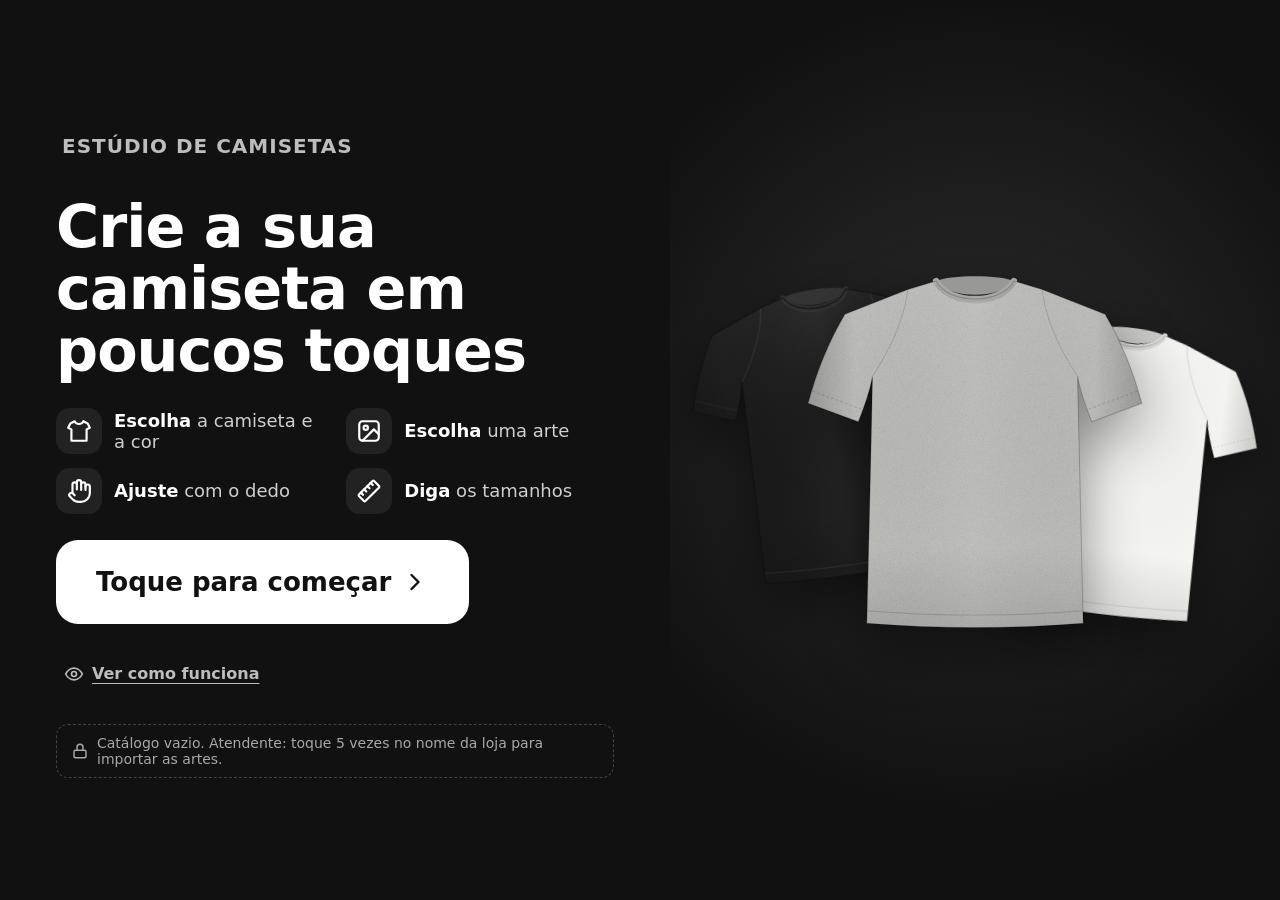
==== camisetas_tablet/index.html @ 2c8abcd1 "App do tablet: totem de personalização com catálogo de artes no aparelho Segunda versão, separada do" ====
<!DOCTYPE html>
<html lang="pt-BR">
<head>
  <meta charset="UTF-8">
  <meta name="viewport" content="width=device-width, initial-scale=1, viewport-fit=cover, user-scalable=no">
  <title>Estúdio de Camisetas</title>
  <meta name="description" content="Monte a sua camiseta: escolha o modelo, a cor e a arte.">
  <meta name="theme-color" content="#111111">
  <meta name="mobile-web-app-capable" content="yes">
  <meta name="apple-mobile-web-app-capable" content="yes">
  <meta name="apple-mobile-web-app-status-bar-style" content="black">
  <link rel="manifest" href="manifest.webmanifest">
  <link rel="icon" href="icons/icone-192.png">
  <link rel="apple-touch-icon" href="icons/icone-192.png">
  <link rel="stylesheet" href="css/app.css">
</head>
<body>
  <noscript>Este app precisa do JavaScript ativado.</noscript>
  <script type="module" src="js/app.js"></script>
</body>
</html>
---- camisetas_tablet/css/app.css ----
/* =========================================================
   App do tablet — paleta preto, branco e cinza
   Alvos de toque grandes (mín. 56px), textos curtos e claros.
   ========================================================= */
:root {
  --preto: #111111;
  --grafite: #2b2b2b;
  --cinza-escuro: #555555;
  --cinza: #8b8b8b;
  --cinza-claro: #d9d9d6;
  --linha: #e4e4e1;
  --fundo: #f3f3f1;
  --palco: #e9e9e6;
  --branco: #ffffff;
  --perigo: #b3261e;
  --raio: 18px;
  --raio-g: 26px;
  --sombra: 0 6px 24px rgba(0, 0, 0, 0.08);
  --sombra-forte: 0 18px 50px rgba(0, 0, 0, 0.25);
  --topo: 76px;
  --rodape: 96px;
  font-family: system-ui, -apple-system, "Segoe UI", Roboto, "Helvetica Neue", Arial, sans-serif;
  color: var(--preto);
  -webkit-tap-highlight-color: transparent;
}
* { box-sizing: border-box; margin: 0; }
html, body { height: 100%; background: var(--fundo); overscroll-behavior: none; }
body { -webkit-user-select: none; user-select: none; touch-action: manipulation; -webkit-font-smoothing: antialiased; }
input, textarea { -webkit-user-select: text; user-select: text; font: inherit; color: inherit; }
button { font: inherit; color: inherit; cursor: pointer; border: 0; background: none; }
button:disabled { cursor: default; opacity: .4; }
[hidden] { display: none !important; }
:focus-visible { outline: 3px solid var(--preto); outline-offset: 3px; }
.ic { flex-shrink: 0; }

/* ---------- Estrutura ---------- */
#app { height: 100%; height: 100dvh; width: 100%; overflow: hidden; display: grid; grid-template-columns: minmax(0, 1fr); grid-template-rows: var(--topo) minmax(0, 1fr) var(--rodape); }
#app[data-tela="inicio"] { grid-template-rows: 0 minmax(0, 1fr) 0; }
#app[data-tela="inicio"] .topo, #app[data-tela="inicio"] .rodape, #app[data-tela="pronto"] .rodape { display: none; }
#app[data-tela="pronto"] { grid-template-rows: var(--topo) minmax(0, 1fr) 0; }
#app.semPassos .passos { visibility: hidden; }
.topo { grid-row: 1; }
#tela { grid-row: 2; overflow: auto; outline: none; position: relative; -webkit-overflow-scrolling: touch; }
.rodape { grid-row: 3; }

.topo { background: var(--preto); color: var(--branco); display: flex; align-items: center; gap: 16px; padding: 0 20px; }
.marca { display: flex; align-items: center; gap: 10px; font-weight: 800; font-size: 19px; letter-spacing: .2px; min-height: 56px; max-width: 26%; text-align: left; }
.marca span:last-child { overflow: hidden; text-overflow: ellipsis; white-space: nowrap; }
.marcaIcone { width: 40px; height: 40px; border-radius: 12px; background: var(--branco); color: var(--preto); display: grid; place-items: center; }
.passos { flex: 1; min-width: 0; display: flex; align-items: center; justify-content: center; gap: 6px; }
.passo { display: flex; align-items: center; gap: 8px; padding: 8px 12px; border-radius: 30px; color: #9a9a9a; min-height: 48px; font-weight: 600; font-size: 15px; }
.passo:disabled { opacity: 1; }
.passoNum { width: 30px; height: 30px; border-radius: 50%; border: 2px solid #555; display: grid; place-items: center; font-size: 14px; font-weight: 800; }
.passo.feito { color: #d8d8d8; }
.passo.feito .passoNum { background: #3a3a3a; border-color: #3a3a3a; color: #fff; }
.passo.atual { color: var(--branco); background: #262626; }
.passo.atual .passoNum { background: var(--branco); border-color: var(--branco); color: var(--preto); }
.passoLinha { width: 18px; height: 2px; background: #3a3a3a; flex-shrink: 0; }
.topoAcoes { display: flex; gap: 6px; }
.btnTopo { display: flex; align-items: center; gap: 8px; padding: 10px 14px; min-height: 52px; border-radius: 14px; color: #e6e6e6; font-weight: 600; font-size: 15px; }
.btnTopo:active { background: #2a2a2a; }

.rodape { background: var(--branco); border-top: 1px solid var(--linha); display: grid; grid-template-columns: auto 1fr auto; align-items: center; gap: 16px; padding: 0 24px; padding-bottom: env(safe-area-inset-bottom); }
.rodapeMeio { text-align: center; color: var(--cinza-escuro); font-size: 16px; font-weight: 600; min-width: 0; overflow: hidden; text-overflow: ellipsis; white-space: nowrap; }
.total { font-size: 20px; color: var(--preto); font-weight: 800; }

/* ---------- Botões ---------- */
.btn { display: inline-flex; align-items: center; justify-content: center; gap: 10px; min-height: 56px; padding: 0 22px; border-radius: 16px; font-weight: 700; font-size: 17px; transition: transform .1s, background .15s; }
.btn:active { transform: scale(.97); }
.btnEscuro { background: var(--preto); color: var(--branco); }
.btnEscuro[aria-disabled="true"] { background: #bdbdba; color: #f5f5f5; }
.btnClaro { background: var(--branco); color: var(--preto); border: 2px solid var(--linha); }
.btnContorno { background: transparent; color: var(--preto); border: 2px dashed var(--cinza); }
.btnPerigo { background: var(--perigo); color: #fff; }
.btnPerigoTexto { color: var(--perigo); }
.btnGrande { min-height: 64px; font-size: 19px; padding: 0 28px; border-radius: 18px; }
.btnEnorme { min-height: 84px; font-size: 26px; padding: 0 40px; border-radius: 22px; }
.btnLargo { width: 100%; }
.btnTexto { display: inline-flex; align-items: center; gap: 8px; font-weight: 600; color: var(--cinza-escuro); text-decoration: underline; text-underline-offset: 4px; min-height: 48px; padding: 0 8px; font-size: 16px; }
.btnIcone { width: 52px; height: 52px; border-radius: 14px; display: grid; place-items: center; color: var(--cinza-escuro); }
.btnIcone:active { background: var(--fundo); }
.btnRedondo { width: 60px; height: 60px; border-radius: 50%; display: grid; place-items: center; background: var(--branco); border: 2px solid var(--linha); flex-shrink: 0; }
.btnRedondo:active { transform: scale(.94); }
.btnRedondoEscuro { background: var(--preto); color: var(--branco); border-color: var(--preto); }
.linhaBotoes { display: flex; flex-wrap: wrap; gap: 10px; align-items: center; }
.linhaBotoes.centro { justify-content: center; }

/* ---------- Textos ---------- */
.tituloTela { font-size: 28px; font-weight: 800; letter-spacing: -.3px; }
.subtitulo { display: flex; align-items: center; gap: 10px; font-size: 18px; font-weight: 800; margin: 22px 0 12px; }
.subtitulo small { font-weight: 500; color: var(--cinza-escuro); font-size: 14px; }
.bola { width: 30px; height: 30px; border-radius: 50%; background: var(--preto); color: var(--branco); display: grid; place-items: center; font-size: 15px; }
.textoAjuda { color: var(--cinza-escuro); font-size: 16px; line-height: 1.45; }
.dicaPequena { display: flex; align-items: center; justify-content: center; gap: 6px; color: var(--cinza); font-size: 14px; }
.etiqueta { display: inline-block; background: var(--preto); color: var(--branco); font-size: 13px; padding: 4px 10px; border-radius: 20px; vertical-align: middle; letter-spacing: .5px; }

/* ---------- Início ---------- */
.inicio { min-height: 100%; display: grid; grid-template-columns: 1.1fr 1fr; background: var(--preto); color: var(--branco); overflow: hidden; }
.inicioTexto { display: flex; flex-direction: column; justify-content: center; gap: 26px; padding: 48px 56px; }
.inicioMarca { align-self: flex-start; font-size: 20px; font-weight: 700; color: #bdbdbd; letter-spacing: 1px; text-transform: uppercase; min-height: 48px; }
.inicio h1 { font-size: clamp(36px, 4.6vw, 60px); line-height: 1.05; letter-spacing: -1px; font-weight: 900; }
.inicioPassos { list-style: none; padding: 0; display: grid; grid-template-columns: 1fr 1fr; gap: 14px 22px; }
.inicioPassos li { display: flex; align-items: center; gap: 12px; font-size: 18px; color: #cfcfcf; }
.inicioPassos li .ic { width: 46px; height: 46px; padding: 10px; border-radius: 14px; background: #222; color: #fff; }
.inicioPassos b { color: #fff; }
.inicio .btnEnorme { align-self: flex-start; background: var(--branco); color: var(--preto); animation: pulsar 2.4s ease-in-out infinite; }
.inicio .btnTexto { color: #bdbdbd; align-self: flex-start; }
.avisoLoja { display: flex; gap: 8px; align-items: center; font-size: 14px; color: #a8a8a8; border: 1px dashed #444; padding: 10px 14px; border-radius: 12px; }
.inicioVitrine { position: relative; background: radial-gradient(circle at 50% 45%, #2c2c2c, #111 70%); }
.vitrineCamisa { position: absolute; width: 58%; top: 50%; left: 50%; filter: drop-shadow(0 20px 30px rgba(0,0,0,.45)); }
.vitrineCamisa svg { width: 100%; display: block; }
.vitrineCamisa.v0 { transform: translate(-90%, -55%) rotate(-8deg) scale(.82); animation: flutuar 6s ease-in-out infinite; }
.vitrineCamisa.v1 { transform: translate(-10%, -45%) rotate(7deg) scale(.82); animation: flutuar 6s ease-in-out -2s infinite; }
.vitrineCamisa.v2 { transform: translate(-50%, -50%); z-index: 2; animation: flutuar 6s ease-in-out -4s infinite; }
@keyframes flutuar { 50% { translate: 0 -14px; } }
@keyframes pulsar { 50% { box-shadow: 0 0 0 14px rgba(255,255,255,.08); } }

/* ---------- Duas colunas (palco + painel) ---------- */
.duasColunas { display: grid; grid-template-columns: minmax(0, 1.15fr) minmax(340px, 1fr); gap: 24px; padding: 20px 24px; min-height: 100%; }
.palco { position: relative; background: var(--palco); border-radius: var(--raio-g); display: flex; flex-direction: column; align-items: center; justify-content: center; padding: 16px; min-height: 0; }
.duasColunas .palco { position: sticky; top: 0; height: calc(100dvh - var(--topo) - var(--rodape) - 40px); }
.palcoArea { flex: 1; width: 100%; min-height: 0; display: flex; align-items: center; justify-content: center; }
.palcoSvg { width: 100%; height: 100%; max-height: 100%; display: block; overflow: visible; }
.palcoSvg image { cursor: grab; }
.areaImp { fill: none; stroke: rgba(120,120,120,.85); stroke-width: 3; stroke-dasharray: 14 10; }
.areaRotulo { font: 600 24px system-ui, sans-serif; text-anchor: middle; fill: #6b6b6b; }
.selecao { fill: none; stroke: #ffffff; stroke-width: 4; stroke-dasharray: 16 10; filter: drop-shadow(0 0 2px rgba(0,0,0,.9)); pointer-events: none; animation: formigas 1s linear infinite; }
@keyframes formigas { to { stroke-dashoffset: -26; } }
.ajustar .palcoArea { touch-action: none; }
.painel { display: flex; flex-direction: column; gap: 4px; padding: 6px 2px 20px; min-width: 0; }

.segmento { display: inline-flex; background: var(--branco); border-radius: 16px; padding: 5px; gap: 4px; box-shadow: var(--sombra); }
.segmento button { min-height: 50px; padding: 0 20px; border-radius: 12px; font-weight: 700; font-size: 16px; color: var(--cinza-escuro); display: flex; align-items: center; gap: 8px; }
.segmento button small { background: var(--cinza-claro); color: var(--preto); border-radius: 10px; padding: 1px 8px; font-size: 13px; }
.segmento button[aria-pressed="true"] { background: var(--preto); color: var(--branco); }
.segmento button[aria-pressed="true"] small { background: var(--branco); }
.palcoCamiseta .segmento { margin-top: 10px; }
.segmentoTopo { position: absolute; top: 16px; left: 50%; transform: translateX(-50%); z-index: 2; }
.ajustar .palcoArea { padding-top: 60px; }

/* Opções (cartões tocáveis) */
.opcoes { display: grid; gap: 12px; }
.opcoes3 { grid-template-columns: repeat(3, 1fr); }
.opcoes2 { grid-template-columns: repeat(2, 1fr); }
.opcao { position: relative; background: var(--branco); border: 2px solid var(--linha); border-radius: var(--raio); padding: 12px; display: flex; flex-direction: column; align-items: center; gap: 4px; text-align: center; min-height: 64px; justify-content: center; transition: border-color .15s, transform .1s; }
.opcao:active { transform: scale(.98); }
.opcao strong { font-size: 17px; }
.opcao small { color: var(--cinza-escuro); font-size: 13px; line-height: 1.3; }
.opcao > .ic { position: absolute; top: 8px; right: 8px; width: 26px; height: 26px; padding: 4px; border-radius: 50%; background: var(--preto); color: var(--branco); opacity: 0; transform: scale(.5); transition: .15s; }
.opcao[aria-pressed="true"] { border-color: var(--preto); box-shadow: 0 0 0 2px var(--preto) inset; }
.opcao[aria-pressed="true"] > .ic { opacity: 1; transform: none; }
.opcaoCamisa { width: 80%; max-width: 110px; height: auto; }
.opcaoTexto { align-items: flex-start; text-align: left; padding: 14px 16px; }
.opcoesPos .opcao { min-height: 60px; align-items: center; }

/* Cores */
.cores { display: flex; flex-wrap: wrap; gap: 14px 10px; }
.cor { display: flex; flex-direction: column; align-items: center; gap: 6px; width: 92px; font-size: 14px; font-weight: 600; color: var(--cinza-escuro); }
.corBola { width: 68px; height: 68px; border-radius: 50%; background: var(--c); border: 2px solid rgba(0,0,0,.14); display: grid; place-items: center; box-shadow: inset 0 -6px 12px rgba(0,0,0,.12); transition: .15s; }
.corBola .ic { color: #fff; filter: drop-shadow(0 0 2px rgba(0,0,0,.9)); opacity: 0; transform: scale(.5); transition: .15s; }
.cor[aria-pressed="true"] { color: var(--preto); }
.cor[aria-pressed="true"] .corBola { box-shadow: 0 0 0 4px var(--fundo), 0 0 0 7px var(--preto); }
.cor[aria-pressed="true"] .corBola .ic { opacity: 1; transform: none; }
.mescla { background-image: radial-gradient(rgba(255,255,255,.16) 1px, transparent 1.2px), radial-gradient(rgba(0,0,0,.14) 1px, transparent 1.2px); background-size: 5px 5px, 7px 7px; background-position: 0 0, 2px 3px; }

/* ---------- Galeria ---------- */
.galeria { display: flex; flex-direction: column; min-height: 100%; }
.galeriaTopo { display: flex; flex-wrap: wrap; align-items: center; gap: 12px 18px; padding: 18px 24px 8px; position: sticky; top: 0; z-index: 3; background: var(--fundo); }
.galeriaTopo .tituloTela { flex: 1 1 auto; font-size: 26px; }
.busca { display: flex; align-items: center; gap: 8px; background: var(--branco); border: 2px solid var(--linha); border-radius: 16px; padding: 0 14px; min-height: 56px; flex: 0 1 340px; color: var(--cinza); }
.busca:focus-within { border-color: var(--preto); color: var(--preto); }
.busca input { border: 0; outline: 0; background: transparent; font-size: 18px; width: 100%; min-width: 0; }
.coresMini { display: flex; gap: 8px; }
.corMini { width: 40px; height: 40px; border-radius: 50%; background-color: var(--c); border: 2px solid rgba(0,0,0,.18); }
.corMini[aria-pressed="true"] { box-shadow: 0 0 0 3px var(--fundo), 0 0 0 5px var(--preto); }
.temas { display: flex; gap: 10px; overflow-x: auto; padding: 8px 24px 14px; scrollbar-width: none; position: sticky; top: 82px; z-index: 3; background: var(--fundo); }
.temas::-webkit-scrollbar { display: none; }
.tema { flex-shrink: 0; min-height: 50px; padding: 0 18px; border-radius: 26px; background: var(--branco); border: 2px solid var(--linha); font-weight: 700; font-size: 16px; display: flex; align-items: center; gap: 8px; }
.tema small { color: var(--cinza); font-weight: 600; }
.tema[aria-pressed="true"] { background: var(--preto); border-color: var(--preto); color: var(--branco); }
.tema[aria-pressed="true"] small { color: #bbb; }
.grade { display: grid; grid-template-columns: repeat(auto-fill, minmax(190px, 1fr)); gap: 16px; padding: 4px 24px 28px; }
.cartaoArte { position: relative; display: flex; flex-direction: column; gap: 8px; text-align: left; content-visibility: auto; contain-intrinsic-size: 190px 240px; }
.cartaoImg { aspect-ratio: 1; border-radius: var(--raio); background: var(--fundo); display: block; overflow: hidden; box-shadow: var(--sombra); transition: transform .12s; position: relative; }
.grade .cartaoImg { background-color: var(--fundo, #ddd); }
.grade { --fundo: #ddd; }
.cartaoImg img { width: 100%; height: 100%; object-fit: contain; padding: 12%; opacity: 0; transition: opacity .25s; }
.cartaoImg img.ok { opacity: 1; }
.cartaoArte:active .cartaoImg { transform: scale(.97); }
.cartaoNome { font-weight: 700; font-size: 15px; line-height: 1.25; padding: 0 4px; display: -webkit-box; -webkit-line-clamp: 2; -webkit-box-orient: vertical; overflow: hidden; }
.selo { position: absolute; top: 10px; left: 10px; display: flex; align-items: center; gap: 4px; background: var(--preto); color: var(--branco); font-size: 12px; font-weight: 700; padding: 4px 9px; border-radius: 12px; }
.vazio { grid-column: 1 / -1; display: flex; flex-direction: column; align-items: center; gap: 12px; padding: 60px 20px; color: var(--cinza); text-align: center; font-size: 18px; }
.vazioPainel { padding: 30px 10px; }

/* Ver arte (janela grande) */
.janelaArte { width: min(1100px, 94vw); height: min(760px, 90dvh); }
.janelaArte .janelaTopo { position: absolute; right: 8px; top: 8px; z-index: 2; border: 0; padding: 0; background: transparent; }
.janelaArte .janelaCorpo { height: 100%; padding: 0; overflow: hidden; }
.verArte { display: grid; grid-template-columns: 1.35fr 1fr; height: 100%; }
.verPalco { background: var(--palco); display: flex; align-items: center; justify-content: center; padding: 20px; touch-action: pan-y; min-height: 0; }
.verPalco .palcoSvg { max-height: 100%; }
.soArte { width: 100%; height: 100%; border-radius: var(--raio); background: var(--fundo); display: grid; place-items: center; padding: 6%; }
.soArte img { max-width: 100%; max-height: 100%; object-fit: contain; }
.verInfo { display: flex; flex-direction: column; justify-content: center; gap: 16px; padding: 30px; }
.verTema { color: var(--cinza); font-weight: 700; text-transform: uppercase; letter-spacing: 1px; font-size: 14px; }
.verInfo h2 { font-size: 30px; line-height: 1.15; }
.verMedida { display: flex; gap: 8px; align-items: center; color: var(--cinza-escuro); }
.verNav { display: flex; align-items: center; justify-content: space-between; gap: 10px; }
.verNav .btn { width: 64px; padding: 0; }
.verNav span { color: var(--cinza-escuro); font-weight: 600; }

/* ---------- Ajustar ---------- */
.dicaPalco { display: flex; align-items: center; gap: 8px; color: var(--cinza-escuro); font-size: 15px; font-weight: 600; background: rgba(255,255,255,.8); padding: 8px 14px; border-radius: 20px; margin-top: 8px; }
.adicionarNoPalco { position: absolute; left: 50%; top: 52%; transform: translate(-50%, -50%); display: flex; flex-direction: column; align-items: center; gap: 10px; background: rgba(255,255,255,.92); border: 3px dashed var(--cinza); border-radius: var(--raio-g); padding: 28px 30px; font-weight: 800; font-size: 18px; max-width: 70%; text-align: center; box-shadow: var(--sombra); }
.btnFlutuante { position: absolute; left: 16px; bottom: 16px; display: flex; align-items: center; gap: 8px; min-height: 52px; padding: 0 16px; border-radius: 16px; background: var(--branco); box-shadow: var(--sombra); font-weight: 700; }
.arteAtual { display: flex; align-items: center; gap: 14px; background: var(--branco); border-radius: var(--raio); padding: 12px; box-shadow: var(--sombra); }
.arteAtualImg { width: 76px; height: 76px; border-radius: 14px; background: var(--fundo); display: block; overflow: hidden; padding: 8px; flex-shrink: 0; }
.arteAtualImg img { display: block; width: 100%; height: 100%; object-fit: contain; }
.arteAtual small { color: var(--cinza); font-weight: 700; text-transform: uppercase; font-size: 12px; letter-spacing: .6px; }
.arteAtual strong { display: block; font-size: 18px; }
.tamanhoArte { display: flex; align-items: center; gap: 12px; }
.tamanhoArte input[type="range"] { flex: 1; height: 60px; accent-color: var(--preto); }
input[type="range"] { -webkit-appearance: none; appearance: none; background: transparent; }
input[type="range"]::-webkit-slider-runnable-track { height: 10px; border-radius: 6px; background: var(--cinza-claro); }
input[type="range"]::-webkit-slider-thumb { -webkit-appearance: none; width: 38px; height: 38px; border-radius: 50%; background: var(--preto); border: 4px solid var(--branco); box-shadow: 0 2px 8px rgba(0,0,0,.3); margin-top: -14px; }
input[type="range"]::-moz-range-track { height: 10px; border-radius: 6px; background: var(--cinza-claro); }
input[type="range"]::-moz-range-thumb { width: 32px; height: 32px; border-radius: 50%; background: var(--preto); border: 4px solid var(--branco); }
.medidas { text-align: center; font-size: 18px; font-weight: 800; margin-top: 4px; }
.medidas small { display: block; font-weight: 500; color: var(--cinza-escuro); font-size: 14px; }
.painel .linhaBotoes { margin: 16px 0 10px; }
.painel .linhaBotoes .btn { flex: 1; }
.notaInfantil { display: flex; gap: 8px; color: var(--cinza-escuro); font-size: 14px; line-height: 1.4; background: var(--branco); border-radius: 14px; padding: 12px; margin-top: 12px; }

/* ---------- Tamanhos ---------- */
.tamanhos, .revisar, .dados { padding: 24px; max-width: 1100px; margin: 0 auto; }
.gradeTamanhos { display: grid; grid-template-columns: repeat(auto-fill, minmax(200px, 1fr)); gap: 14px; }
.cartaoTamanho { background: var(--branco); border: 2px solid var(--linha); border-radius: var(--raio); padding: 16px; display: flex; flex-direction: column; align-items: center; gap: 12px; transition: border-color .15s; }
.cartaoTamanho.temQtd { border-color: var(--preto); box-shadow: 0 0 0 1px var(--preto) inset; }
.tamanhoNome { font-size: 34px; font-weight: 900; }
.contador { display: flex; align-items: center; gap: 14px; }
.contador output { min-width: 44px; text-align: center; font-size: 30px; font-weight: 800; }

/* ---------- Revisar ---------- */
.listaItens { display: flex; flex-direction: column; gap: 16px; margin: 18px 0; }
.itemPedido { display: grid; grid-template-columns: auto 1fr; gap: 20px; background: var(--branco); border-radius: var(--raio-g); padding: 16px; box-shadow: var(--sombra); }
.itemImagens { display: flex; gap: 10px; }
.itemImagens figure { width: 180px; background: var(--palco); border-radius: var(--raio); padding: 8px; text-align: center; }
.itemImagens figcaption { font-size: 13px; font-weight: 700; color: var(--cinza-escuro); text-transform: uppercase; }
.itemImagens .palcoSvg { height: auto; }
.itemInfo { display: flex; flex-direction: column; gap: 10px; min-width: 0; }
.itemInfo h3 { font-size: 22px; }
.itemInfo p { color: var(--cinza-escuro); font-weight: 600; }
.chips { display: flex; flex-wrap: wrap; gap: 8px; }
.chip { background: var(--fundo); border-radius: 12px; padding: 6px 12px; font-size: 16px; }
.vazioChip { color: var(--perigo); }
.itemArtes { list-style: none; padding: 0; display: flex; flex-direction: column; gap: 6px; font-size: 15px; }
.itemArtes li { display: flex; align-items: center; gap: 6px; flex-wrap: wrap; }
.itemArtes small { color: var(--cinza-escuro); }

/* ---------- Dados ---------- */
.dados { max-width: 720px; display: flex; flex-direction: column; gap: 16px; }
.campo { display: grid; grid-template-columns: auto 1fr; align-items: center; gap: 6px 12px; background: var(--branco); border: 2px solid var(--linha); border-radius: var(--raio); padding: 12px 16px; }
.campo:focus-within { border-color: var(--preto); }
.campo > span { font-weight: 700; font-size: 16px; }
.campo small { color: var(--cinza); font-weight: 500; }
.campo input, .campo textarea { grid-column: 1 / -1; border: 0; outline: 0; font-size: 22px; padding: 6px 0; background: transparent; resize: none; }

/* ---------- Pronto ---------- */
.pronto { min-height: 100%; display: flex; flex-direction: column; align-items: center; justify-content: center; gap: 14px; text-align: center; padding: 30px; }
.prontoCheck { width: 130px; height: 130px; border-radius: 50%; background: var(--preto); color: var(--branco); display: grid; place-items: center; animation: aparecer .5s cubic-bezier(.2, 1.4, .4, 1); }
.pronto h2 { font-size: 40px; font-weight: 900; }
.prontoNumeroRotulo { color: var(--cinza); font-weight: 700; text-transform: uppercase; letter-spacing: 2px; }
.prontoNumero { font-size: 104px; font-weight: 900; letter-spacing: 6px; line-height: 1; }
.pronto .linhaBotoes { margin-top: 12px; }
@keyframes aparecer { from { transform: scale(.3); opacity: 0; } }

/* ---------- Janelas ---------- */
.janela { margin: auto; border: 0; border-radius: var(--raio-g); padding: 0; background: var(--branco); color: var(--preto); box-shadow: var(--sombra-forte); max-width: 94vw; max-height: 92dvh; display: flex; flex-direction: column; overflow: hidden; animation: subir .22s ease-out; position: relative; }
.janela:not([open]) { display: none; }
.janela::backdrop { background: rgba(0,0,0,.55); }
.janela.saindo { animation: descer .16s ease-in forwards; }
@keyframes subir { from { transform: translateY(24px); opacity: 0; } }
@keyframes descer { to { transform: translateY(24px); opacity: 0; } }
.janelaTopo { display: flex; align-items: center; justify-content: space-between; gap: 10px; padding: 14px 14px 14px 24px; border-bottom: 1px solid var(--linha); }
.janelaTopo h2 { display: flex; align-items: center; gap: 10px; font-size: 21px; }
.janelaCorpo { padding: 22px 24px; overflow: auto; display: flex; flex-direction: column; gap: 16px; }
.janelaCorpo > * { flex-shrink: 0; }
.janelaPequena { width: min(480px, 94vw); }
.janelaMedia { width: min(820px, 94vw); }
.textoConfirmar { font-size: 19px; line-height: 1.45; }
.janelaPequena .linhaBotoes .btn { flex: 1; }
.janelaAjuda { width: min(620px, 94vw); }
.listaDicas { list-style: none; padding: 0; display: flex; flex-direction: column; gap: 16px; }
.listaDicas li { display: flex; gap: 16px; align-items: flex-start; }
.dicaIcone { width: 54px; height: 54px; border-radius: 16px; background: var(--fundo); display: grid; place-items: center; flex-shrink: 0; }
.listaDicas strong { font-size: 18px; }
.listaDicas p { color: var(--cinza-escuro); font-size: 16px; line-height: 1.45; margin-top: 2px; }

/* Senha */
.janelaSenha { width: min(400px, 94vw); }
.pontosSenha { display: flex; justify-content: center; gap: 14px; }
.pontosSenha i { width: 16px; height: 16px; border-radius: 50%; border: 2px solid var(--cinza); }
.pontosSenha i.cheio { background: var(--preto); border-color: var(--preto); }
.tecladoSenha { display: grid; grid-template-columns: repeat(3, 1fr); gap: 10px; }
.tecladoSenha button { min-height: 70px; border-radius: 18px; background: var(--fundo); font-size: 26px; font-weight: 700; display: grid; place-items: center; }
.tecladoSenha button:active { background: var(--cinza-claro); }
.tecladoSenha .ok { background: var(--preto); color: var(--branco); }

/* Barra de progresso */
.barra { height: 14px; border-radius: 8px; background: var(--fundo); overflow: hidden; }
.barra i { display: block; height: 100%; width: 0; background: var(--preto); transition: width .2s; }

/* Aviso rápido */
.aviso { position: fixed; left: 50%; bottom: calc(var(--rodape) + 16px); transform: translate(-50%, 20px); opacity: 0; pointer-events: none; display: flex; align-items: center; gap: 10px; background: var(--preto); color: var(--branco); padding: 14px 22px; border-radius: 30px; font-weight: 600; font-size: 17px; box-shadow: var(--sombra-forte); transition: .25s; z-index: 1000; max-width: 90vw; }
.aviso.visivel { opacity: 1; transform: translate(-50%, 0); }
.aviso.erro { background: var(--perigo); }

/* Dica animada (coach) */
.coach { position: fixed; inset: 0; z-index: 900; background: rgba(0,0,0,.62); display: grid; place-items: center; padding: 20px; animation: aparecerFundo .2s; }
.coach.saindo { opacity: 0; transition: opacity .2s; }
@keyframes aparecerFundo { from { opacity: 0; } }
.coachCaixa { background: var(--branco); border-radius: 30px; padding: 34px 32px 24px; max-width: 480px; width: 100%; text-align: center; display: flex; flex-direction: column; align-items: center; gap: 14px; animation: subir .25s ease-out; }
.coachAnim { width: 120px; height: 120px; border-radius: 34px; background: var(--fundo); display: grid; place-items: center; }
.coachAnim.arrastar .ic { animation: arrastar 1.8s ease-in-out infinite; }
.coachAnim.pinca .ic { animation: pinca 1.6s ease-in-out infinite; }
@keyframes arrastar { 0%, 100% { transform: translate(-22px, 6px); } 50% { transform: translate(22px, -6px); } }
@keyframes pinca { 0%, 100% { transform: scale(.8); } 50% { transform: scale(1.15); } }
.coachCaixa h3 { font-size: 24px; }
.coachCaixa p { color: var(--cinza-escuro); font-size: 17px; line-height: 1.5; }
.coachPontos { display: flex; gap: 8px; }
.coachPontos i { width: 9px; height: 9px; border-radius: 50%; background: var(--cinza-claro); }
.coachPontos i.ativo { background: var(--preto); width: 24px; border-radius: 6px; }

/* ---------- Administrador ---------- */
.janelaAdmin { width: 100vw; height: 100dvh; max-width: 100vw; max-height: 100dvh; border-radius: 0; }
.janelaAdmin .janelaCorpo { padding: 0; gap: 0; background: var(--fundo); flex: 1; }
.abas { display: flex; gap: 6px; padding: 10px 18px; background: var(--branco); border-bottom: 1px solid var(--linha); position: sticky; top: 0; z-index: 2; overflow-x: auto; }
.abas button { display: flex; align-items: center; gap: 8px; min-height: 52px; padding: 0 18px; border-radius: 14px; font-weight: 700; color: var(--cinza-escuro); flex-shrink: 0; }
.abas button[aria-selected="true"] { background: var(--preto); color: var(--branco); }
.abaConteudo { padding: 18px; display: flex; flex-direction: column; gap: 16px; max-width: 1200px; width: 100%; margin: 0 auto; }
.adminCaixa { background: var(--branco); border-radius: var(--raio-g); padding: 20px; display: flex; flex-direction: column; gap: 14px; box-shadow: var(--sombra); }
.adminCaixa h3 { display: flex; align-items: center; gap: 10px; font-size: 20px; flex-wrap: wrap; }
.adminCaixa h3 small { font-weight: 500; color: var(--cinza-escuro); font-size: 14px; }
.caixaTopo { display: flex; align-items: center; justify-content: space-between; gap: 12px; flex-wrap: wrap; }
.adminCaixa label.btn { position: relative; }
.formLinha { display: flex; gap: 12px; flex-wrap: wrap; }
.campoPeq { display: flex; flex-direction: column; gap: 6px; font-size: 14px; font-weight: 700; color: var(--cinza-escuro); flex: 1 1 280px; }
.campoPeq input, .inputGrande { border: 2px solid var(--linha); border-radius: 14px; min-height: 54px; padding: 0 14px; font-size: 18px; color: var(--preto); font-weight: 500; outline: 0; width: 100%; }
.campoPeq input:focus, .inputGrande:focus { border-color: var(--preto); }
.checkLinha { display: flex; align-items: center; gap: 12px; font-size: 16px; min-height: 44px; }
.checkLinha input { width: 26px; height: 26px; accent-color: var(--preto); }
.temaAdmin { border-top: 1px solid var(--linha); padding-top: 10px; }
.temaAdmin summary { display: flex; align-items: center; gap: 10px; min-height: 52px; font-size: 18px; cursor: pointer; list-style: none; }
.temaAdmin summary::-webkit-details-marker { display: none; }
.temaAdmin summary small { color: var(--cinza); }
.summaryAcoes { margin-left: auto; display: flex; gap: 4px; }
.gradeAdmin { display: grid; grid-template-columns: repeat(auto-fill, minmax(130px, 1fr)); gap: 10px; padding: 6px 0 12px; }
.miniAdmin { position: relative; display: flex; flex-direction: column; gap: 6px; text-align: left; font-size: 13px; font-weight: 600; content-visibility: auto; contain-intrinsic-size: 130px 170px; }
.miniImg { aspect-ratio: 1; border-radius: 14px; background: repeating-conic-gradient(#e7e7e4 0 25%, #f6f6f4 0 50%) 0 0 / 16px 16px; display: block; overflow: hidden; }
.miniImg img { width: 100%; height: 100%; object-fit: contain; padding: 8%; }
.miniNome { display: -webkit-box; -webkit-line-clamp: 2; -webkit-box-orient: vertical; overflow: hidden; }
.miniAdmin.oculta { opacity: .5; }
.seloAviso { position: absolute; top: 6px; left: 6px; background: var(--preto); color: #fff; font-size: 11px; padding: 2px 7px; border-radius: 8px; }
.seloAviso + .seloAviso { top: 28px; }
.avisosImport ul { padding-left: 18px; font-size: 14px; color: var(--cinza-escuro); max-height: 40vh; overflow: auto; display: flex; flex-direction: column; gap: 4px; margin-top: 8px; }
.editarArte { display: grid; grid-template-columns: 1fr 1.2fr; gap: 20px; }
.editarImg { background: repeating-conic-gradient(#e7e7e4 0 25%, #f6f6f4 0 50%) 0 0 / 18px 18px; border-radius: var(--raio); display: grid; place-items: center; padding: 14px; min-height: 260px; }
.editarImg img { max-width: 100%; max-height: 50vh; }
.editarCampos { display: flex; flex-direction: column; gap: 14px; }
.listaPedidos { display: flex; flex-direction: column; gap: 10px; }
.pedidoAdmin { display: flex; align-items: center; gap: 14px; border: 2px solid var(--linha); border-radius: var(--raio); padding: 10px; flex-wrap: wrap; }
.pedidoAdmin img { width: 70px; height: 77px; object-fit: contain; border-radius: 10px; background: var(--fundo); }
.pedidoInfo { flex: 1; display: flex; flex-direction: column; gap: 3px; min-width: 220px; }
.pedidoInfo small { color: var(--cinza-escuro); }
.formConfig { max-width: 720px; }
.textoLongo { line-height: 1.55; font-size: 16px; }
.textoLongo ol { padding-left: 22px; display: flex; flex-direction: column; gap: 8px; }
.textoLongo h3 { margin-top: 6px; }

/* ---------- Tablet em pé (retrato) e telas menores ---------- */
@media (max-aspect-ratio: 1/1) {
  .duasColunas { grid-template-columns: 1fr; gap: 16px; }
  /* A camiseta fica fixa no alto enquanto as opções rolam embaixo */
  .duasColunas { padding-top: 0; }
  .duasColunas .palco { position: sticky; top: 0; z-index: 4; height: 44dvh; border-radius: 0 0 var(--raio-g) var(--raio-g); margin: 0 -24px; box-shadow: 0 8px 18px rgba(0,0,0,.08); }
  .inicio { grid-template-columns: 1fr; grid-template-rows: 42% 1fr; }
  .inicioVitrine { order: -1; }
  .inicioTexto { padding: 30px 36px; gap: 20px; justify-content: flex-start; }
  .verArte { grid-template-columns: 1fr; grid-template-rows: 1.2fr auto; }
  .janelaArte { height: 92dvh; }
  .verInfo { padding: 18px 22px; gap: 12px; }
  .itemPedido { grid-template-columns: 1fr; }
  .itemImagens figure { flex: 0 1 220px; width: auto; }
  .editarArte { grid-template-columns: 1fr; }
}
@media (max-width: 1400px) {
  .passoNome { display: none; }
  .passo.atual .passoNome { display: inline; }
  .btnTopo span { display: none; }
  .marca { font-size: 17px; }
}
@media (max-width: 700px) {
  :root { --topo: 64px; --rodape: 84px; }
  .opcoes3 { grid-template-columns: 1fr 1fr; }
  .btnGrande { min-height: 58px; font-size: 17px; padding: 0 18px; }
  .rodape { padding: 0 12px; gap: 8px; }
  .marca span:last-child { display: none; }
}
@media (prefers-reduced-motion: reduce) {
  *, *::before, *::after { animation: none !important; transition: none !important; }
}
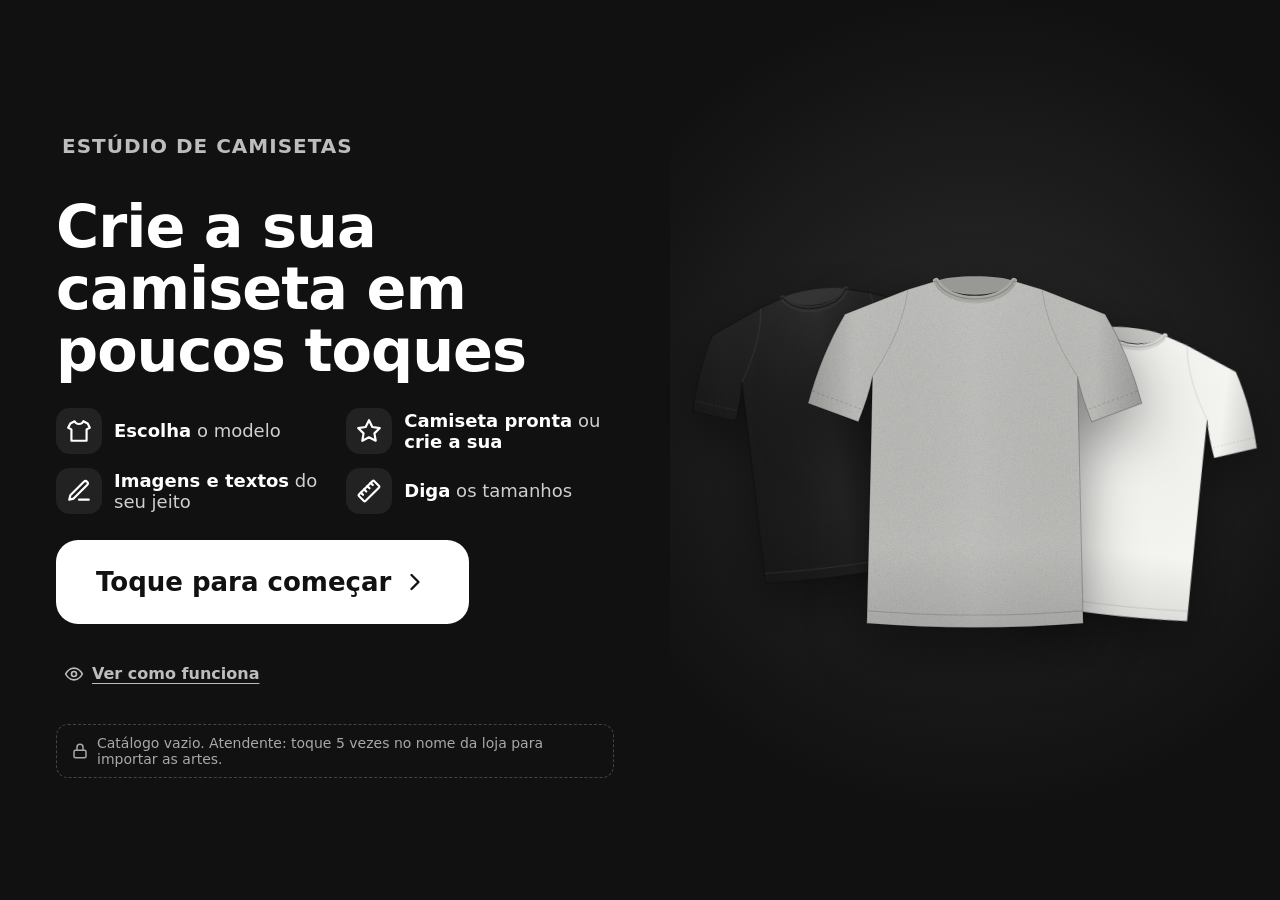
==== commit 9ceb266d: "Tablet: modelo primeiro, camisetas prontas, textos e tabela de medidas - Novo fluxo: Modelo → Estamp" ====
--- a/camisetas_tablet/index.html
+++ b/camisetas_tablet/index.html
@@ -12,6 +12,10 @@
   <link rel="manifest" href="manifest.webmanifest">
   <link rel="icon" href="icons/icone-192.png">
   <link rel="apple-touch-icon" href="icons/icone-192.png">
+  <!-- Fontes dos textos na camiseta (ficam guardadas para usar sem internet) -->
+  <link rel="preconnect" href="https://fonts.googleapis.com">
+  <link rel="preconnect" href="https://fonts.gstatic.com" crossorigin>
+  <link rel="stylesheet" href="https://fonts.googleapis.com/css2?family=Anton&family=Bangers&family=Bebas+Neue&family=Black+Ops+One&family=Dancing+Script:wght@700&family=Lobster&family=Montserrat:wght@800&family=Oswald:wght@700&family=Pacifico&family=Permanent+Marker&family=Righteous&family=Rye&family=UnifrakturMaguntia&display=swap">
   <link rel="stylesheet" href="css/app.css">
 </head>
 <body>
--- a/camisetas_tablet/css/app.css
+++ b/camisetas_tablet/css/app.css
@@ -116,9 +116,10 @@
 @keyframes pulsar { 50% { box-shadow: 0 0 0 14px rgba(255,255,255,.08); } }
 
 /* ---------- Duas colunas (palco + painel) ---------- */
-.duasColunas { display: grid; grid-template-columns: minmax(0, 1.15fr) minmax(340px, 1fr); gap: 24px; padding: 20px 24px; min-height: 100%; }
+/* Camiseta grande; menu estreito ao lado */
+.duasColunas { display: grid; grid-template-columns: minmax(0, 1fr) clamp(300px, 29vw, 380px); gap: 16px; padding: 14px 16px; min-height: 100%; }
 .palco { position: relative; background: var(--palco); border-radius: var(--raio-g); display: flex; flex-direction: column; align-items: center; justify-content: center; padding: 16px; min-height: 0; }
-.duasColunas .palco { position: sticky; top: 0; height: calc(100dvh - var(--topo) - var(--rodape) - 40px); }
+.duasColunas .palco { position: sticky; top: 0; height: calc(100dvh - var(--topo) - var(--rodape) - 28px); padding: 8px; }
 .palcoArea { flex: 1; width: 100%; min-height: 0; display: flex; align-items: center; justify-content: center; }
 .palcoSvg { width: 100%; height: 100%; max-height: 100%; display: block; overflow: visible; }
 .palcoSvg image { cursor: grab; }
@@ -136,7 +137,7 @@
 .segmento button[aria-pressed="true"] small { background: var(--branco); }
 .palcoCamiseta .segmento { margin-top: 10px; }
 .segmentoTopo { position: absolute; top: 16px; left: 50%; transform: translateX(-50%); z-index: 2; }
-.ajustar .palcoArea { padding-top: 60px; }
+.ajustar .palcoArea { padding-top: 54px; }
 
 /* Opções (cartões tocáveis) */
 .opcoes { display: grid; gap: 12px; }
@@ -382,7 +383,7 @@
   .duasColunas { grid-template-columns: 1fr; gap: 16px; }
   /* A camiseta fica fixa no alto enquanto as opções rolam embaixo */
   .duasColunas { padding-top: 0; }
-  .duasColunas .palco { position: sticky; top: 0; z-index: 4; height: 44dvh; border-radius: 0 0 var(--raio-g) var(--raio-g); margin: 0 -24px; box-shadow: 0 8px 18px rgba(0,0,0,.08); }
+  .duasColunas .palco { position: sticky; top: 0; z-index: 4; height: 44dvh; border-radius: 0 0 var(--raio-g) var(--raio-g); margin: 0 -16px; box-shadow: 0 8px 18px rgba(0,0,0,.08); }
   .inicio { grid-template-columns: 1fr; grid-template-rows: 42% 1fr; }
   .inicioVitrine { order: -1; }
   .inicioTexto { padding: 30px 36px; gap: 20px; justify-content: flex-start; }
@@ -409,3 +410,265 @@
 @media (prefers-reduced-motion: reduce) {
   *, *::before, *::after { animation: none !important; transition: none !important; }
 }
+
+
+/* =========================================================
+   Painel compacto (Camiseta e Ajustar): menos espaço, camiseta maior
+   ========================================================= */
+.duasColunas .painel { gap: 2px; padding: 2px 0 12px; }
+.duasColunas .tituloTela { font-size: 22px; }
+.duasColunas .subtitulo { margin: 14px 0 8px; font-size: 16px; }
+.duasColunas .bola { width: 26px; height: 26px; font-size: 13px; }
+.duasColunas .opcoes { gap: 8px; }
+.duasColunas .opcao { padding: 8px; border-radius: 14px; min-height: 52px; }
+.duasColunas .opcao strong { font-size: 15px; }
+.duasColunas .opcao small { font-size: 12px; }
+.duasColunas .opcaoCamisa { max-width: 72px; }
+.duasColunas .opcaoTexto { padding: 10px 12px; }
+.duasColunas .cores { gap: 10px 6px; }
+.duasColunas .cor { width: 74px; font-size: 13px; }
+.duasColunas .corBola { width: 56px; height: 56px; }
+.painelCompacto { gap: 8px !important; }
+.painelCompacto .arteAtual { padding: 8px; gap: 10px; }
+.painelCompacto .arteAtualImg { width: 56px; height: 56px; padding: 6px; border-radius: 12px; }
+.arteAtualNome { flex: 1; min-width: 0; }
+.arteAtualNome strong { font-size: 16px; overflow: hidden; text-overflow: ellipsis; white-space: nowrap; }
+.painelCompacto .btnIcone { width: 46px; height: 46px; }
+.rotuloLinha { display: flex; align-items: center; gap: 6px; margin-top: 8px; font-size: 15px; }
+.rotuloLinha .medidas { margin: 0 0 0 auto; font-size: 15px; font-weight: 800; text-align: right; }
+.painelCompacto .tamanhoArte { gap: 8px; }
+.painelCompacto .tamanhoArte input[type="range"] { height: 48px; }
+.painelCompacto .btnRedondo { width: 50px; height: 50px; }
+.chipsPos { display: flex; gap: 6px; }
+.chipPos { flex: 1; min-height: 48px; border-radius: 14px; background: var(--branco); border: 2px solid var(--linha); font-weight: 700; font-size: 15px; }
+.chipPos:active { background: var(--fundo); }
+.painelCompacto .btnContorno { min-height: 52px; font-size: 16px; margin-top: 6px; }
+.painelCompacto .btnTexto { min-height: 44px; font-size: 15px; }
+.painelCompacto .notaInfantil { font-size: 13px; padding: 10px; margin-top: 4px; }
+
+/* ---------- Qualidade de impressão ---------- */
+.qualidade { display: flex; gap: 10px; align-items: flex-start; border-radius: 14px; padding: 10px 12px; font-size: 14px; line-height: 1.35; border: 2px solid var(--linha); background: var(--branco); }
+.qualidade b { display: block; }
+.qualidade span { color: var(--cinza-escuro); }
+.qualidade.grande { font-size: 15px; padding: 14px; }
+.qualidade .ic { margin-top: 1px; }
+.q-otima { border-color: var(--preto); }
+.q-otima .ic { color: var(--preto); }
+.q-boa .ic { color: #2f6b3a; }
+.q-media { border-color: #c9a227; background: #fffaf0; }
+.q-media .ic { color: #8a6a00; }
+.q-baixa { border-color: var(--perigo); background: #fff3f2; }
+.q-baixa .ic, .q-baixa b { color: var(--perigo); }
+.q-verificar .ic { color: var(--cinza-escuro); }
+.seloQualidade { display: inline-flex; align-items: center; gap: 4px; align-self: flex-start; font-size: 12px; font-weight: 700; padding: 3px 8px; border-radius: 10px; border: 1.5px solid var(--linha); background: var(--branco); margin: -2px 4px 0; }
+.seloQualidade.q-baixa { color: var(--perigo); }
+.alertaPedido { color: var(--perigo) !important; font-weight: 700; display: flex; align-items: center; gap: 4px; }
+
+/* ---------- Fontes de arte (catálogo / enviar / buscar) ---------- */
+.galeriaCabeca { display: flex; flex-wrap: wrap; align-items: center; gap: 10px 18px; padding: 14px 24px 4px; }
+.galeriaCabeca .tituloTela { flex: 1 1 auto; font-size: 24px; }
+.segmentoFontes button { min-height: 50px; padding: 0 16px; }
+.fonteConteudo { display: flex; flex-direction: column; }
+.galeriaTopo { padding: 10px 24px 6px; }
+.galeriaTopo .busca { flex: 1 1 340px; }
+.temas { top: 76px; }
+
+.envio { display: grid; grid-template-columns: minmax(0, 1fr) minmax(0, 1fr); gap: 20px; padding: 14px 24px 28px; }
+.caixaEnvio { display: flex; flex-direction: column; align-items: center; justify-content: center; gap: 10px; text-align: center; min-height: 340px; border: 3px dashed var(--cinza); border-radius: var(--raio-g); background: var(--branco); padding: 30px; cursor: pointer; transition: background .15s; }
+.caixaEnvio:active { background: var(--fundo); }
+.caixaEnvio strong { font-size: 24px; }
+.caixaEnvio span { color: var(--cinza-escuro); font-size: 16px; }
+.caixaEnvio .formatos { font-weight: 700; color: var(--preto); letter-spacing: 1px; margin-top: 6px; }
+.envioInfo { background: var(--branco); border-radius: var(--raio-g); padding: 20px; display: flex; flex-direction: column; gap: 12px; box-shadow: var(--sombra); }
+.envioInfo h3 { display: flex; align-items: center; gap: 8px; font-size: 19px; }
+.guiaQualidade { list-style: none; padding: 0; display: flex; flex-direction: column; gap: 10px; }
+.guiaQualidade li { display: flex; gap: 12px; align-items: flex-start; padding: 12px; border-radius: 14px; border: 2px solid var(--linha); }
+.guiaQualidade li div { display: flex; flex-direction: column; gap: 2px; }
+.guiaQualidade span { color: var(--cinza-escuro); font-size: 14px; line-height: 1.4; }
+.guiaQualidade .otima { border-color: var(--preto); }
+.guiaQualidade .boa .ic { color: #2f6b3a; }
+.guiaQualidade .baixa { border-color: #f1c3bf; background: #fff6f5; }
+.guiaQualidade .baixa .ic, .guiaQualidade .baixa b { color: var(--perigo); }
+
+.buscaWeb { padding: 6px 24px 28px; display: flex; flex-direction: column; gap: 10px; }
+.buscaWebForm { display: flex; flex-wrap: wrap; gap: 10px; align-items: center; }
+.buscaWebForm .busca { flex: 1 1 380px; }
+.buscaWebForm .btn { min-height: 56px; }
+.chave { display: flex; align-items: center; gap: 8px; min-height: 56px; padding: 0 14px; border-radius: 16px; background: var(--branco); border: 2px solid var(--linha); font-weight: 700; font-size: 15px; cursor: pointer; }
+.chave input { width: 22px; height: 22px; accent-color: var(--preto); }
+.chave span { display: flex; align-items: center; gap: 6px; }
+.avisoWeb { display: flex; gap: 8px; align-items: center; color: var(--cinza-escuro); font-size: 14px; }
+.gradeWeb { padding: 4px 0; }
+.cartaoWeb { background: var(--palco) !important; }
+.cartaoWeb img { padding: 6%; }
+.maisWeb { display: flex; justify-content: center; }
+
+/* Carregando */
+.janelaCarregando .janelaCorpo { padding: 36px 24px; }
+.carregando { display: flex; flex-direction: column; align-items: center; gap: 16px; font-size: 18px; font-weight: 600; }
+.girando { width: 44px; height: 44px; border-radius: 50%; border: 5px solid var(--cinza-claro); border-top-color: var(--preto); animation: girar .8s linear infinite; display: inline-block; }
+@keyframes girar { to { transform: rotate(360deg); } }
+
+@media (max-aspect-ratio: 1/1) {
+  .duasColunas .palco { height: 52dvh; }
+  .envio { grid-template-columns: 1fr; }
+  .caixaEnvio { min-height: 220px; }
+}
+
+/* Ajustar: camiseta ocupando todo o palco; botões flutuando por cima */
+.ajustar .palcoArea { padding-top: 0 !important; }
+.ajustar .segmentoTopo { left: 14px; top: 14px; transform: none; }
+.ajustar .dicaPalco { position: absolute; right: 14px; bottom: 14px; margin: 0; max-width: 46%; font-size: 14px; }
+
+/* =========================================================
+   Fluxo novo: Modelo → Estampa (pronta ou criar) → Personalizar
+   ========================================================= */
+.cabecaTela { display: flex; align-items: center; justify-content: space-between; gap: 12px 18px; flex-wrap: wrap; }
+.cabecaTela .btn { min-height: 52px; }
+
+/* 1. Modelo */
+.telaModelo { padding: 24px; max-width: 1200px; margin: 0 auto; display: flex; flex-direction: column; gap: 22px; min-height: 100%; }
+.modelosGrandes { flex: 1; display: grid; grid-template-columns: repeat(3, minmax(0, 1fr)); gap: 18px; align-content: center; }
+.modeloCard { position: relative; background: var(--branco); border: 2px solid var(--linha); border-radius: var(--raio-g); padding: 22px 18px 20px; display: flex; flex-direction: column; align-items: center; gap: 6px; text-align: center; box-shadow: var(--sombra); transition: transform .1s; }
+.modeloCard:active { transform: scale(.98); }
+.modeloCard svg { width: 82%; max-width: 260px; height: auto; margin-bottom: 8px; filter: drop-shadow(0 10px 14px rgba(0,0,0,.12)); }
+.modeloCard strong { font-size: 24px; font-weight: 800; }
+.modeloCard small { color: var(--cinza-escuro); font-size: 16px; }
+.tamanhosLista { margin-top: 6px; font-size: 14px; font-weight: 700; background: var(--fundo); border-radius: 10px; padding: 4px 12px; }
+.modeloCard > .ic { position: absolute; top: 14px; right: 14px; width: 34px; height: 34px; padding: 6px; border-radius: 50%; background: var(--preto); color: var(--branco); opacity: 0; transform: scale(.5); transition: .15s; }
+.modeloCard[aria-pressed="true"] { border-color: var(--preto); box-shadow: 0 0 0 2px var(--preto) inset, var(--sombra); }
+.modeloCard[aria-pressed="true"] > .ic { opacity: 1; transform: none; }
+
+/* 2. Estampa: dois caminhos */
+.caminhos { padding: 24px; max-width: 1200px; margin: 0 auto; display: flex; flex-direction: column; align-items: center; gap: 22px; min-height: 100%; justify-content: center; }
+.caminhos .tituloTela { align-self: flex-start; }
+.cartoesCaminho { width: 100%; display: grid; grid-template-columns: repeat(2, minmax(0, 1fr)); gap: 20px; }
+.caminho { position: relative; background: var(--branco); border: 2px solid var(--linha); border-radius: var(--raio-g); padding: 24px; display: flex; flex-direction: column; gap: 12px; text-align: left; box-shadow: var(--sombra); transition: transform .1s; }
+.caminho:active { transform: scale(.985); }
+.caminho[aria-pressed="true"] { border-color: var(--preto); box-shadow: 0 0 0 2px var(--preto) inset, var(--sombra); }
+.caminho strong { display: flex; align-items: center; gap: 10px; font-size: 26px; font-weight: 800; }
+.caminho > span:not(.caminhoAmostras):not(.caminhoIcones) { color: var(--cinza-escuro); font-size: 17px; line-height: 1.45; }
+.caminho em { font-style: normal; font-weight: 700; font-size: 14px; align-self: flex-start; background: var(--fundo); border-radius: 10px; padding: 5px 12px; }
+.caminhoAmostras, .caminhoIcones { height: 190px; border-radius: var(--raio); background: var(--palco); display: flex; align-items: center; justify-content: center; gap: 12px; padding: 16px; }
+.amostraPronta { width: 30%; aspect-ratio: 1; border-radius: 16px; background: var(--fundo); display: block; overflow: hidden; box-shadow: var(--sombra); }
+.amostraPronta:nth-child(2) { transform: translateY(-10px) scale(1.08); }
+.amostraPronta img { width: 100%; height: 100%; object-fit: contain; padding: 12%; opacity: 0; transition: opacity .25s; }
+.amostraPronta img.ok { opacity: 1; }
+.caminhoIcones { background: var(--preto); color: var(--branco); gap: 28px; }
+
+/* Galeria das prontas */
+.bolinhasCor { display: flex; gap: 4px; padding: 0 4px; }
+.bolinhasCor i { width: 14px; height: 14px; border-radius: 50%; background: var(--c); border: 1px solid rgba(0,0,0,.2); }
+.seloCostas { left: auto; right: 10px; background: var(--branco); color: var(--preto); box-shadow: var(--sombra); }
+.coresProntas { display: flex; flex-wrap: wrap; gap: 12px; }
+.corGrande { width: 54px; height: 54px; }
+
+/* Janela "Colocar uma imagem" */
+.janelaImagem { width: min(1100px, 96vw); height: min(820px, 92dvh); }
+.janelaImagem .janelaCorpo { flex: 1; padding: 14px 0 0; gap: 8px; }
+.janelaImagem .segmentoFontes { align-self: center; }
+.janelaImagem .envio, .janelaImagem .buscaWeb { padding-top: 6px; }
+
+/* Personalizar */
+.corCompacta { background: var(--branco); border-radius: var(--raio); padding: 4px 12px 12px; box-shadow: var(--sombra); display: flex; flex-direction: column; gap: 8px; }
+.corCompacta .rotuloLinha { margin-top: 6px; }
+.segPeq { display: flex; width: 100%; box-shadow: none; background: var(--fundo); padding: 4px; }
+.segPeq button { flex: 1; min-height: 42px; padding: 0 8px; font-size: 14px; }
+.corCompacta .coresMini { flex-wrap: wrap; gap: 10px; padding: 2px 4px; }
+.botoesAdicionar { display: grid; grid-template-columns: 1fr 1fr; gap: 8px; }
+.botoesAdicionar .btn { margin-top: 6px; }
+.adicionarNoPalco { background: rgba(255,255,255,.94); border-radius: var(--raio-g); padding: 18px 22px; box-shadow: var(--sombra-forte); gap: 14px; font-size: 18px; text-align: center; }
+.adicionarNoPalco .btn { min-width: 150px; }
+
+/* Tamanhos: medidas no cartão */
+.medidaTamanho { font-size: 14px; font-weight: 700; color: var(--cinza-escuro); background: var(--fundo); border-radius: 10px; padding: 6px 10px; min-height: 36px; }
+.medidaTamanho:empty { display: none; }
+
+/* Tabela de medidas */
+.janelaMedidas { width: min(980px, 96vw); max-height: 92dvh; }
+.janelaMedidas .abasMedidas { align-self: center; box-shadow: none; background: var(--fundo); }
+.medidasCorpo { display: grid; grid-template-columns: minmax(0, .9fr) minmax(0, 1.1fr); gap: 22px; align-items: start; }
+.desenhoMedidas { background: var(--palco); border-radius: var(--raio-g); padding: 16px; display: flex; flex-direction: column; gap: 10px; }
+.desenhoMedidas svg { width: 100%; height: auto; max-height: 52dvh; }
+.desenhoMedidas figcaption { display: flex; justify-content: center; flex-wrap: wrap; gap: 8px 16px; font-weight: 700; font-size: 15px; }
+.desenhoMedidas figcaption b, .tabelaMedidas th b { display: inline-grid; place-items: center; width: 24px; height: 24px; border-radius: 50%; background: var(--preto); color: var(--branco); font-size: 13px; margin-right: 4px; }
+.seta line { stroke: var(--preto); stroke-width: 6; }
+.seta circle { fill: var(--preto); }
+.seta text { fill: var(--branco); font: 800 40px system-ui, sans-serif; text-anchor: middle; }
+#pontaM path { fill: var(--preto); }
+.tabelasMedidas { display: flex; flex-direction: column; gap: 18px; }
+.tabelaMedidas { width: 100%; border-collapse: separate; border-spacing: 0; background: var(--branco); border-radius: var(--raio); overflow: hidden; box-shadow: 0 0 0 2px var(--linha); font-size: 18px; }
+.tabelaMedidas caption { text-align: left; font-weight: 800; font-size: 18px; padding: 2px 6px 8px; }
+.tabelaMedidas thead th { background: var(--preto); color: var(--branco); font-size: 14px; font-weight: 700; padding: 12px 8px; text-transform: uppercase; letter-spacing: .5px; }
+.tabelaMedidas thead th b { background: var(--branco); color: var(--preto); }
+.tabelaMedidas td, .tabelaMedidas tbody th { padding: 11px 8px; text-align: center; border-top: 1px solid var(--linha); }
+.tabelaMedidas tbody th { font-weight: 900; font-size: 19px; }
+.tabelaMedidas tbody th small { color: var(--cinza); font-weight: 600; font-size: 13px; }
+.tabelaMedidas tbody tr:nth-child(even) { background: #f8f8f6; }
+.tabelaMedidas tr.destaque { background: var(--preto) !important; color: var(--branco); }
+.tabelaMedidas tr.destaque small { color: #bbb; }
+
+/* Editor de texto */
+.janelaTexto { width: min(1000px, 96vw); max-height: 94dvh; }
+.editorTexto { display: grid; grid-template-columns: minmax(0, 1fr) minmax(0, 1.15fr); gap: 20px; align-items: start; }
+.textoPrevia { position: sticky; top: 0; background: var(--fundo); border-radius: var(--raio-g); padding: 14px; }
+.previaTexto { background: var(--fundo); min-height: 220px; border-radius: var(--raio); display: grid; place-items: center; padding: 20px; text-align: center; white-space: pre-line; overflow-wrap: anywhere; font-size: clamp(30px, 4.6vw, 54px); line-height: 1.15; }
+.textoPrevia .previaTexto { background: var(--fundo); }
+.textoPrevia { --fundo: #191919; background: var(--fundo); }
+.textoCampos { display: flex; flex-direction: column; gap: 10px; }
+.campoTexto { display: flex; flex-direction: column; gap: 6px; font-weight: 700; }
+.campoTexto small { color: var(--cinza); font-weight: 500; }
+.campoTexto textarea { border: 2px solid var(--linha); border-radius: 14px; padding: 12px 14px; font-size: 22px; resize: none; outline: 0; }
+.campoTexto textarea:focus { border-color: var(--preto); }
+.gradeFontes { display: grid; grid-template-columns: repeat(auto-fill, minmax(96px, 1fr)); gap: 8px; }
+.botaoFonte { display: flex; flex-direction: column; align-items: center; gap: 2px; min-height: 76px; padding: 8px 4px; border-radius: 14px; background: var(--branco); border: 2px solid var(--linha); }
+.botaoFonte .amostra { font-size: 30px; line-height: 1.1; }
+.botaoFonte small { font-family: system-ui, sans-serif; font-weight: 600; font-size: 12px; color: var(--cinza-escuro); }
+.botaoFonte[aria-pressed="true"] { border-color: var(--preto); box-shadow: 0 0 0 2px var(--preto) inset; }
+.coresTexto { display: flex; flex-wrap: wrap; gap: 8px; }
+.corTexto { width: 42px; height: 42px; border-radius: 50%; background: var(--c); border: 2px solid rgba(0,0,0,.18); }
+.corTexto[aria-pressed="true"] { box-shadow: 0 0 0 3px var(--branco), 0 0 0 5px var(--preto); }
+.janelaTexto .chipPos { flex-direction: column; display: flex; align-items: center; justify-content: center; line-height: 1.1; }
+.janelaTexto .chipPos small { font-weight: 500; font-size: 12px; color: var(--cinza-escuro); }
+.janelaTexto .chipPos[aria-pressed="true"], .chipPos[aria-pressed="true"] { background: var(--preto); color: var(--branco); border-color: var(--preto); }
+.janelaTexto .chipPos[aria-pressed="true"] small { color: #ccc; }
+.janelaTexto #okTexto { margin-top: 6px; }
+
+/* Administrador: camiseta pronta */
+.janelaEditarArte { width: min(1080px, 96vw); }
+.editarPrevia { background: var(--palco); place-items: stretch; align-content: start; gap: 12px; }
+.previaLados { display: flex; gap: 10px; justify-content: center; }
+.previaLados figure { flex: 1; max-width: 340px; text-align: center; font-size: 13px; font-weight: 700; color: var(--cinza-escuro); text-transform: uppercase; }
+.previaLados .palcoSvg { height: auto; }
+.previaCores { display: flex; flex-wrap: wrap; gap: 8px; justify-content: center; }
+.subtituloAdmin { display: flex; align-items: center; gap: 8px; font-size: 18px; border-top: 1px solid var(--linha); padding-top: 14px; }
+.coresAdmin { display: grid; grid-template-columns: repeat(auto-fill, minmax(150px, 1fr)); gap: 6px; }
+.corAdmin { display: flex; align-items: center; gap: 8px; font-weight: 600; color: var(--preto); min-height: 40px; }
+.corAdmin input { width: 22px; height: 22px; accent-color: var(--preto); }
+.corAdmin i { width: 22px; height: 22px; border-radius: 50%; background: var(--c); border: 1px solid rgba(0,0,0,.25); }
+.campoPeq select { border: 2px solid var(--linha); border-radius: 14px; min-height: 54px; padding: 0 12px; font-size: 16px; background: var(--branco); }
+.dicaCostas { font-size: 13px; margin-top: -8px; }
+#eCm { accent-color: var(--preto); height: 40px; }
+
+@media (max-aspect-ratio: 1/1) {
+  .modelosGrandes { grid-template-columns: 1fr; gap: 12px; align-content: start; }
+  .modeloCard { display: grid; grid-template-columns: 120px 1fr; justify-items: start; align-items: center; text-align: left; column-gap: 18px; padding: 14px 18px; }
+  .modeloCard svg { grid-row: 1 / span 3; width: 100%; margin: 0; }
+  .cartoesCaminho { grid-template-columns: 1fr; }
+  .caminhoAmostras, .caminhoIcones { height: 140px; }
+  .medidasCorpo { grid-template-columns: 1fr; }
+  .desenhoMedidas svg { max-height: 30dvh; }
+  .editorTexto { grid-template-columns: 1fr; }
+  .textoPrevia { position: static; }
+  .previaTexto { min-height: 140px; }
+}
+@media (max-width: 700px) {
+  .modeloCard { grid-template-columns: 90px 1fr; }
+  .caminho strong { font-size: 22px; }
+}
+
+.editarCampos .campoPeq { flex: none; }
+.editarPrevia { position: sticky; top: 0; align-self: start; }
+.tamanhos .cabecaTela + .textoAjuda { margin: 6px 0 16px; }
+.caminhoAmostras { overflow: hidden; }
+.amostraPronta { width: auto; height: 78%; max-width: 31%; flex-shrink: 1; }
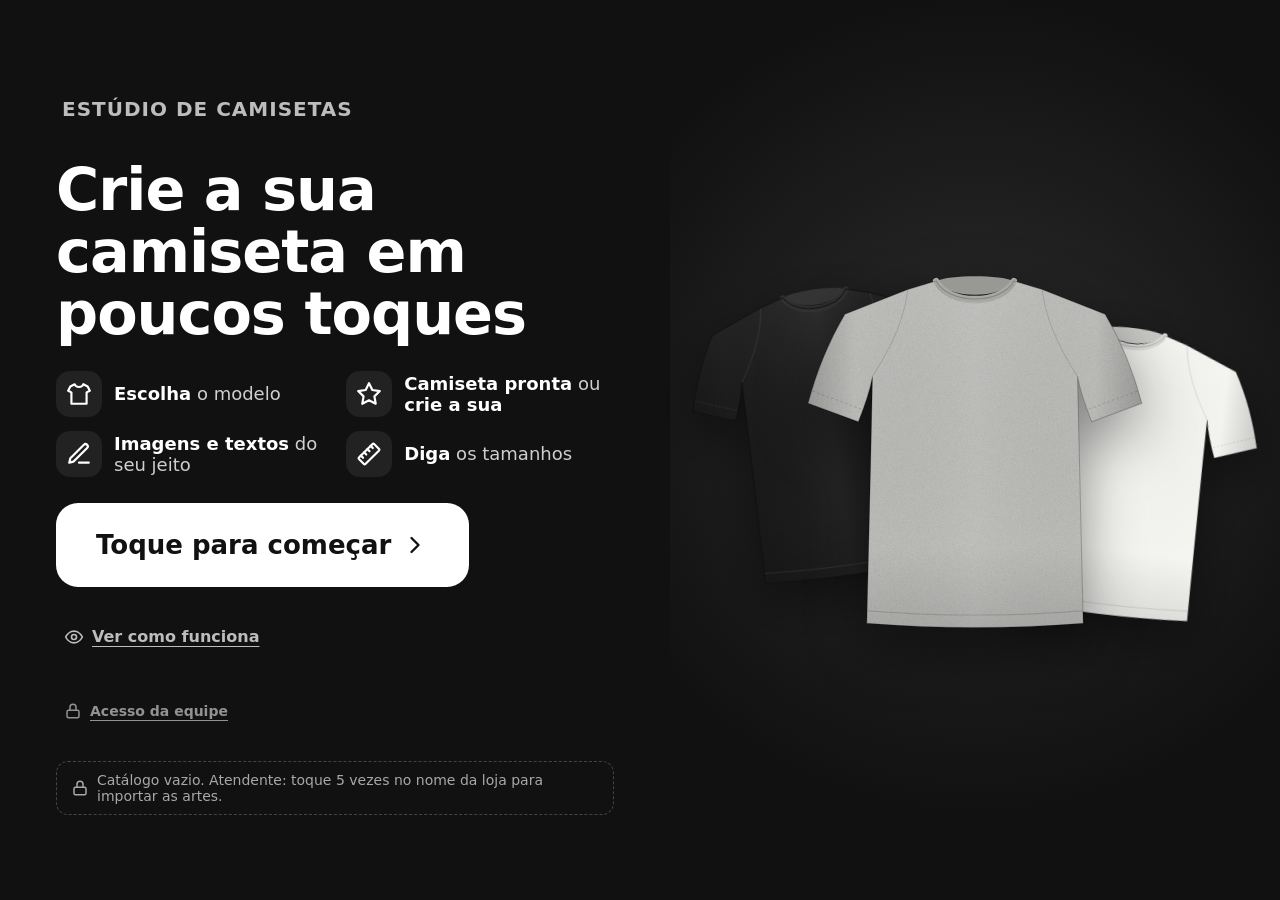
==== commit f2ad8402: "Tablet: tela sem rolagem, zoom, estampa livre, tela cheia, contato e descanso - Altura e letra medid" ====
--- a/camisetas_tablet/index.html
+++ b/camisetas_tablet/index.html
@@ -2,7 +2,7 @@
 <html lang="pt-BR">
 <head>
   <meta charset="UTF-8">
-  <meta name="viewport" content="width=device-width, initial-scale=1, viewport-fit=cover, user-scalable=no">
+  <meta name="viewport" content="width=device-width, initial-scale=1, viewport-fit=cover, user-scalable=no, interactive-widget=resizes-visual">
   <title>Estúdio de Camisetas</title>
   <meta name="description" content="Monte a sua camiseta: escolha o modelo, a cor e a arte.">
   <meta name="theme-color" content="#111111">
--- a/camisetas_tablet/css/app.css
+++ b/camisetas_tablet/css/app.css
@@ -1,6 +1,6 @@
 /* =========================================================
    App do tablet — paleta preto, branco e cinza
-   Alvos de toque grandes (mín. 56px), textos curtos e claros.
+   Alvos de toque grandes (mín. 3.5rem), textos curtos e claros.
    ========================================================= */
 :root {
   --preto: #111111;
@@ -13,16 +13,20 @@
   --palco: #e9e9e6;
   --branco: #ffffff;
   --perigo: #b3261e;
-  --raio: 18px;
-  --raio-g: 26px;
-  --sombra: 0 6px 24px rgba(0, 0, 0, 0.08);
-  --sombra-forte: 0 18px 50px rgba(0, 0, 0, 0.25);
-  --topo: 76px;
-  --rodape: 96px;
+  --raio: 1.125rem;
+  --raio-g: 1.625rem;
+  --sombra: 0 0.375rem 1.5rem rgba(0, 0, 0, 0.08);
+  --sombra-forte: 0 1.125rem 3.125rem rgba(0, 0, 0, 0.25);
+  --topo: 4.75rem;
+  --rodape: 6rem;
   font-family: system-ui, -apple-system, "Segoe UI", Roboto, "Helvetica Neue", Arial, sans-serif;
   color: var(--preto);
   -webkit-tap-highlight-color: transparent;
 }
+/* Escala: tudo é medido em rem; o tamanho da letra base acompanha a tela
+   (desenhado para 1280×800 deitado / 800×1280 em pé) e evita rolagem em tablets menores. */
+html { font-size: clamp(10px, min(1.25vw, 2vh), 18px); }
+@media (max-aspect-ratio: 1/1) { html { font-size: clamp(10px, min(2vw, 1.25vh), 18px); } }
 * { box-sizing: border-box; margin: 0; }
 html, body { height: 100%; background: var(--fundo); overscroll-behavior: none; }
 body { -webkit-user-select: none; user-select: none; touch-action: manipulation; -webkit-font-smoothing: antialiased; }
@@ -31,10 +35,10 @@
 button:disabled { cursor: default; opacity: .4; }
 [hidden] { display: none !important; }
 :focus-visible { outline: 3px solid var(--preto); outline-offset: 3px; }
-.ic { flex-shrink: 0; }
+.ic { flex-shrink: 0; width: var(--t, 1.5rem); height: var(--t, 1.5rem); }
 
 /* ---------- Estrutura ---------- */
-#app { height: 100%; height: 100dvh; width: 100%; overflow: hidden; display: grid; grid-template-columns: minmax(0, 1fr); grid-template-rows: var(--topo) minmax(0, 1fr) var(--rodape); }
+#app { position: fixed; top: 0; left: 0; height: 100%; height: var(--altura, 100dvh); width: 100%; overflow: hidden; display: grid; grid-template-columns: minmax(0, 1fr); grid-template-rows: var(--topo) minmax(0, 1fr) var(--rodape); }
 #app[data-tela="inicio"] { grid-template-rows: 0 minmax(0, 1fr) 0; }
 #app[data-tela="inicio"] .topo, #app[data-tela="inicio"] .rodape, #app[data-tela="pronto"] .rodape { display: none; }
 #app[data-tela="pronto"] { grid-template-rows: var(--topo) minmax(0, 1fr) 0; }
@@ -43,29 +47,29 @@
 #tela { grid-row: 2; overflow: auto; outline: none; position: relative; -webkit-overflow-scrolling: touch; }
 .rodape { grid-row: 3; }
 
-.topo { background: var(--preto); color: var(--branco); display: flex; align-items: center; gap: 16px; padding: 0 20px; }
-.marca { display: flex; align-items: center; gap: 10px; font-weight: 800; font-size: 19px; letter-spacing: .2px; min-height: 56px; max-width: 26%; text-align: left; }
+.topo { background: var(--preto); color: var(--branco); display: flex; align-items: center; gap: 1rem; padding: 0 1.25rem; }
+.marca { display: flex; align-items: center; gap: 0.625rem; font-weight: 800; font-size: 1.1875rem; letter-spacing: .2px; min-height: 3.5rem; max-width: 26%; text-align: left; }
 .marca span:last-child { overflow: hidden; text-overflow: ellipsis; white-space: nowrap; }
-.marcaIcone { width: 40px; height: 40px; border-radius: 12px; background: var(--branco); color: var(--preto); display: grid; place-items: center; }
-.passos { flex: 1; min-width: 0; display: flex; align-items: center; justify-content: center; gap: 6px; }
-.passo { display: flex; align-items: center; gap: 8px; padding: 8px 12px; border-radius: 30px; color: #9a9a9a; min-height: 48px; font-weight: 600; font-size: 15px; }
+.marcaIcone { width: 2.5rem; height: 2.5rem; border-radius: 0.75rem; background: var(--branco); color: var(--preto); display: grid; place-items: center; }
+.passos { flex: 1; min-width: 0; display: flex; align-items: center; justify-content: center; gap: 0.375rem; }
+.passo { display: flex; align-items: center; gap: 0.5rem; padding: 0.5rem 0.75rem; border-radius: 1.875rem; color: #9a9a9a; min-height: 3rem; font-weight: 600; font-size: 0.9375rem; }
 .passo:disabled { opacity: 1; }
-.passoNum { width: 30px; height: 30px; border-radius: 50%; border: 2px solid #555; display: grid; place-items: center; font-size: 14px; font-weight: 800; }
+.passoNum { width: 1.875rem; height: 1.875rem; border-radius: 50%; border: 2px solid #555; display: grid; place-items: center; font-size: 0.875rem; font-weight: 800; }
 .passo.feito { color: #d8d8d8; }
 .passo.feito .passoNum { background: #3a3a3a; border-color: #3a3a3a; color: #fff; }
 .passo.atual { color: var(--branco); background: #262626; }
 .passo.atual .passoNum { background: var(--branco); border-color: var(--branco); color: var(--preto); }
-.passoLinha { width: 18px; height: 2px; background: #3a3a3a; flex-shrink: 0; }
-.topoAcoes { display: flex; gap: 6px; }
-.btnTopo { display: flex; align-items: center; gap: 8px; padding: 10px 14px; min-height: 52px; border-radius: 14px; color: #e6e6e6; font-weight: 600; font-size: 15px; }
+.passoLinha { width: 1.125rem; height: 2px; background: #3a3a3a; flex-shrink: 0; }
+.topoAcoes { display: flex; gap: 0.375rem; }
+.btnTopo { display: flex; align-items: center; gap: 0.5rem; padding: 0.625rem 0.875rem; min-height: 3.25rem; border-radius: 0.875rem; color: #e6e6e6; font-weight: 600; font-size: 0.9375rem; }
 .btnTopo:active { background: #2a2a2a; }
 
-.rodape { background: var(--branco); border-top: 1px solid var(--linha); display: grid; grid-template-columns: auto 1fr auto; align-items: center; gap: 16px; padding: 0 24px; padding-bottom: env(safe-area-inset-bottom); }
-.rodapeMeio { text-align: center; color: var(--cinza-escuro); font-size: 16px; font-weight: 600; min-width: 0; overflow: hidden; text-overflow: ellipsis; white-space: nowrap; }
-.total { font-size: 20px; color: var(--preto); font-weight: 800; }
+.rodape { background: var(--branco); border-top: 1px solid var(--linha); display: grid; grid-template-columns: auto 1fr auto; align-items: center; gap: 1rem; padding: 0 1.5rem; padding-bottom: env(safe-area-inset-bottom); }
+.rodapeMeio { text-align: center; color: var(--cinza-escuro); font-size: 1rem; font-weight: 600; min-width: 0; overflow: hidden; text-overflow: ellipsis; white-space: nowrap; }
+.total { font-size: 1.25rem; color: var(--preto); font-weight: 800; }
 
 /* ---------- Botões ---------- */
-.btn { display: inline-flex; align-items: center; justify-content: center; gap: 10px; min-height: 56px; padding: 0 22px; border-radius: 16px; font-weight: 700; font-size: 17px; transition: transform .1s, background .15s; }
+.btn { display: inline-flex; align-items: center; justify-content: center; gap: 0.625rem; min-height: 3.5rem; padding: 0 1.375rem; border-radius: 1rem; font-weight: 700; font-size: 1.0625rem; transition: transform .1s, background .15s; }
 .btn:active { transform: scale(.97); }
 .btnEscuro { background: var(--preto); color: var(--branco); }
 .btnEscuro[aria-disabled="true"] { background: #bdbdba; color: #f5f5f5; }
@@ -73,338 +77,356 @@
 .btnContorno { background: transparent; color: var(--preto); border: 2px dashed var(--cinza); }
 .btnPerigo { background: var(--perigo); color: #fff; }
 .btnPerigoTexto { color: var(--perigo); }
-.btnGrande { min-height: 64px; font-size: 19px; padding: 0 28px; border-radius: 18px; }
-.btnEnorme { min-height: 84px; font-size: 26px; padding: 0 40px; border-radius: 22px; }
+.btnGrande { min-height: 4rem; font-size: 1.1875rem; padding: 0 1.75rem; border-radius: 1.125rem; }
+.btnEnorme { min-height: 5.25rem; font-size: 1.625rem; padding: 0 2.5rem; border-radius: 1.375rem; }
 .btnLargo { width: 100%; }
-.btnTexto { display: inline-flex; align-items: center; gap: 8px; font-weight: 600; color: var(--cinza-escuro); text-decoration: underline; text-underline-offset: 4px; min-height: 48px; padding: 0 8px; font-size: 16px; }
-.btnIcone { width: 52px; height: 52px; border-radius: 14px; display: grid; place-items: center; color: var(--cinza-escuro); }
+.btnTexto { display: inline-flex; align-items: center; gap: 0.5rem; font-weight: 600; color: var(--cinza-escuro); text-decoration: underline; text-underline-offset: 0.25rem; min-height: 3rem; padding: 0 0.5rem; font-size: 1rem; }
+.btnIcone { width: 3.25rem; height: 3.25rem; border-radius: 0.875rem; display: grid; place-items: center; color: var(--cinza-escuro); }
 .btnIcone:active { background: var(--fundo); }
-.btnRedondo { width: 60px; height: 60px; border-radius: 50%; display: grid; place-items: center; background: var(--branco); border: 2px solid var(--linha); flex-shrink: 0; }
+.btnRedondo { width: 3.75rem; height: 3.75rem; border-radius: 50%; display: grid; place-items: center; background: var(--branco); border: 2px solid var(--linha); flex-shrink: 0; }
 .btnRedondo:active { transform: scale(.94); }
 .btnRedondoEscuro { background: var(--preto); color: var(--branco); border-color: var(--preto); }
-.linhaBotoes { display: flex; flex-wrap: wrap; gap: 10px; align-items: center; }
+.linhaBotoes { display: flex; flex-wrap: wrap; gap: 0.625rem; align-items: center; }
 .linhaBotoes.centro { justify-content: center; }
 
 /* ---------- Textos ---------- */
-.tituloTela { font-size: 28px; font-weight: 800; letter-spacing: -.3px; }
-.subtitulo { display: flex; align-items: center; gap: 10px; font-size: 18px; font-weight: 800; margin: 22px 0 12px; }
-.subtitulo small { font-weight: 500; color: var(--cinza-escuro); font-size: 14px; }
-.bola { width: 30px; height: 30px; border-radius: 50%; background: var(--preto); color: var(--branco); display: grid; place-items: center; font-size: 15px; }
-.textoAjuda { color: var(--cinza-escuro); font-size: 16px; line-height: 1.45; }
-.dicaPequena { display: flex; align-items: center; justify-content: center; gap: 6px; color: var(--cinza); font-size: 14px; }
-.etiqueta { display: inline-block; background: var(--preto); color: var(--branco); font-size: 13px; padding: 4px 10px; border-radius: 20px; vertical-align: middle; letter-spacing: .5px; }
+.tituloTela { font-size: 1.75rem; font-weight: 800; letter-spacing: -.3px; }
+.subtitulo { display: flex; align-items: center; gap: 0.625rem; font-size: 1.125rem; font-weight: 800; margin: 1.375rem 0 0.75rem; }
+.subtitulo small { font-weight: 500; color: var(--cinza-escuro); font-size: 0.875rem; }
+.bola { width: 1.875rem; height: 1.875rem; border-radius: 50%; background: var(--preto); color: var(--branco); display: grid; place-items: center; font-size: 0.9375rem; }
+.textoAjuda { color: var(--cinza-escuro); font-size: 1rem; line-height: 1.45; }
+.dicaPequena { display: flex; align-items: center; justify-content: center; gap: 0.375rem; color: var(--cinza); font-size: 0.875rem; }
+.etiqueta { display: inline-block; background: var(--preto); color: var(--branco); font-size: 0.8125rem; padding: 0.25rem 0.625rem; border-radius: 1.25rem; vertical-align: middle; letter-spacing: .5px; }
 
 /* ---------- Início ---------- */
 .inicio { min-height: 100%; display: grid; grid-template-columns: 1.1fr 1fr; background: var(--preto); color: var(--branco); overflow: hidden; }
-.inicioTexto { display: flex; flex-direction: column; justify-content: center; gap: 26px; padding: 48px 56px; }
-.inicioMarca { align-self: flex-start; font-size: 20px; font-weight: 700; color: #bdbdbd; letter-spacing: 1px; text-transform: uppercase; min-height: 48px; }
-.inicio h1 { font-size: clamp(36px, 4.6vw, 60px); line-height: 1.05; letter-spacing: -1px; font-weight: 900; }
-.inicioPassos { list-style: none; padding: 0; display: grid; grid-template-columns: 1fr 1fr; gap: 14px 22px; }
-.inicioPassos li { display: flex; align-items: center; gap: 12px; font-size: 18px; color: #cfcfcf; }
-.inicioPassos li .ic { width: 46px; height: 46px; padding: 10px; border-radius: 14px; background: #222; color: #fff; }
+.inicioTexto { display: flex; flex-direction: column; justify-content: center; gap: 1.625rem; padding: 3rem 3.5rem; }
+.inicioMarca { align-self: flex-start; font-size: 1.25rem; font-weight: 700; color: #bdbdbd; letter-spacing: 1px; text-transform: uppercase; min-height: 3rem; }
+.inicio h1 { font-size: clamp(2.25rem, 4.6vw, 3.75rem); line-height: 1.05; letter-spacing: -1px; font-weight: 900; }
+.inicioPassos { list-style: none; padding: 0; display: grid; grid-template-columns: 1fr 1fr; gap: 0.875rem 1.375rem; }
+.inicioPassos li { display: flex; align-items: center; gap: 0.75rem; font-size: 1.125rem; color: #cfcfcf; }
+.inicioPassos li .ic { width: 2.875rem; height: 2.875rem; padding: 0.625rem; border-radius: 0.875rem; background: #222; color: #fff; }
 .inicioPassos b { color: #fff; }
 .inicio .btnEnorme { align-self: flex-start; background: var(--branco); color: var(--preto); animation: pulsar 2.4s ease-in-out infinite; }
 .inicio .btnTexto { color: #bdbdbd; align-self: flex-start; }
-.avisoLoja { display: flex; gap: 8px; align-items: center; font-size: 14px; color: #a8a8a8; border: 1px dashed #444; padding: 10px 14px; border-radius: 12px; }
+.avisoLoja { display: flex; gap: 0.5rem; align-items: center; font-size: 0.875rem; color: #a8a8a8; border: 1px dashed #444; padding: 0.625rem 0.875rem; border-radius: 0.75rem; }
 .inicioVitrine { position: relative; background: radial-gradient(circle at 50% 45%, #2c2c2c, #111 70%); }
-.vitrineCamisa { position: absolute; width: 58%; top: 50%; left: 50%; filter: drop-shadow(0 20px 30px rgba(0,0,0,.45)); }
+.vitrineCamisa { position: absolute; width: 58%; top: 50%; left: 50%; filter: drop-shadow(0 1.25rem 1.875rem rgba(0,0,0,.45)); }
 .vitrineCamisa svg { width: 100%; display: block; }
 .vitrineCamisa.v0 { transform: translate(-90%, -55%) rotate(-8deg) scale(.82); animation: flutuar 6s ease-in-out infinite; }
 .vitrineCamisa.v1 { transform: translate(-10%, -45%) rotate(7deg) scale(.82); animation: flutuar 6s ease-in-out -2s infinite; }
 .vitrineCamisa.v2 { transform: translate(-50%, -50%); z-index: 2; animation: flutuar 6s ease-in-out -4s infinite; }
 @keyframes flutuar { 50% { translate: 0 -14px; } }
-@keyframes pulsar { 50% { box-shadow: 0 0 0 14px rgba(255,255,255,.08); } }
+@keyframes pulsar { 50% { box-shadow: 0 0 0 0.875rem rgba(255,255,255,.08); } }
 
 /* ---------- Duas colunas (palco + painel) ---------- */
 /* Camiseta grande; menu estreito ao lado */
-.duasColunas { display: grid; grid-template-columns: minmax(0, 1fr) clamp(300px, 29vw, 380px); gap: 16px; padding: 14px 16px; min-height: 100%; }
-.palco { position: relative; background: var(--palco); border-radius: var(--raio-g); display: flex; flex-direction: column; align-items: center; justify-content: center; padding: 16px; min-height: 0; }
-.duasColunas .palco { position: sticky; top: 0; height: calc(100dvh - var(--topo) - var(--rodape) - 28px); padding: 8px; }
+.duasColunas { display: grid; grid-template-columns: minmax(0, 1fr) clamp(18.75rem, 29vw, 23.75rem); grid-template-rows: minmax(0, 1fr); gap: 1rem; padding: 0.875rem 1rem; height: 100%; }
+.palco { position: relative; background: var(--palco); border-radius: var(--raio-g); display: flex; flex-direction: column; align-items: center; justify-content: center; padding: 1rem; min-height: 0; }
+.duasColunas .palco { position: relative; height: 100%; min-height: 0; padding: 0.5rem; }
+.duasColunas > .painel { min-height: 0; overflow-y: auto; overscroll-behavior: contain; }
 .palcoArea { flex: 1; width: 100%; min-height: 0; display: flex; align-items: center; justify-content: center; }
 .palcoSvg { width: 100%; height: 100%; max-height: 100%; display: block; overflow: visible; }
 .palcoSvg image { cursor: grab; }
 .areaImp { fill: none; stroke: rgba(120,120,120,.85); stroke-width: 3; stroke-dasharray: 14 10; }
-.areaRotulo { font: 600 24px system-ui, sans-serif; text-anchor: middle; fill: #6b6b6b; }
+.areaImp.fora { stroke: #e08a00; }
+.avisoArea { display: flex; align-items: flex-start; gap: 0.5rem; font-size: 0.8125rem; line-height: 1.3; background: #fff4e0; color: #6b4300; border-radius: 0.75rem; padding: 0.5rem 0.75rem; margin: 0.25rem 0; }
+.avisoArea .btnTexto { font-size: 0.8125rem; font-weight: 800; color: #6b4300; }
+.areaRotulo { font: 600 1.5rem system-ui, sans-serif; text-anchor: middle; fill: #6b6b6b; }
 .selecao { fill: none; stroke: #ffffff; stroke-width: 4; stroke-dasharray: 16 10; filter: drop-shadow(0 0 2px rgba(0,0,0,.9)); pointer-events: none; animation: formigas 1s linear infinite; }
 @keyframes formigas { to { stroke-dashoffset: -26; } }
 .ajustar .palcoArea { touch-action: none; }
-.painel { display: flex; flex-direction: column; gap: 4px; padding: 6px 2px 20px; min-width: 0; }
-
-.segmento { display: inline-flex; background: var(--branco); border-radius: 16px; padding: 5px; gap: 4px; box-shadow: var(--sombra); }
-.segmento button { min-height: 50px; padding: 0 20px; border-radius: 12px; font-weight: 700; font-size: 16px; color: var(--cinza-escuro); display: flex; align-items: center; gap: 8px; }
-.segmento button small { background: var(--cinza-claro); color: var(--preto); border-radius: 10px; padding: 1px 8px; font-size: 13px; }
+.painel { display: flex; flex-direction: column; gap: 0.25rem; padding: 0.375rem 2px 1.25rem; min-width: 0; }
+
+.segmento { display: inline-flex; background: var(--branco); border-radius: 1rem; padding: 0.3125rem; gap: 0.25rem; box-shadow: var(--sombra); }
+.segmento button { min-height: 3.125rem; padding: 0 1.25rem; border-radius: 0.75rem; font-weight: 700; font-size: 1rem; color: var(--cinza-escuro); display: flex; align-items: center; gap: 0.5rem; }
+.segmento button small { background: var(--cinza-claro); color: var(--preto); border-radius: 0.625rem; padding: 1px 0.5rem; font-size: 0.8125rem; }
 .segmento button[aria-pressed="true"] { background: var(--preto); color: var(--branco); }
 .segmento button[aria-pressed="true"] small { background: var(--branco); }
-.palcoCamiseta .segmento { margin-top: 10px; }
-.segmentoTopo { position: absolute; top: 16px; left: 50%; transform: translateX(-50%); z-index: 2; }
-.ajustar .palcoArea { padding-top: 54px; }
+.palcoCamiseta .segmento { margin-top: 0.625rem; }
+.segmentoTopo { position: absolute; top: 1rem; left: 50%; transform: translateX(-50%); z-index: 2; }
+.ajustar .palcoArea { padding-top: 3.375rem; }
 
 /* Opções (cartões tocáveis) */
-.opcoes { display: grid; gap: 12px; }
+.opcoes { display: grid; gap: 0.75rem; }
 .opcoes3 { grid-template-columns: repeat(3, 1fr); }
 .opcoes2 { grid-template-columns: repeat(2, 1fr); }
-.opcao { position: relative; background: var(--branco); border: 2px solid var(--linha); border-radius: var(--raio); padding: 12px; display: flex; flex-direction: column; align-items: center; gap: 4px; text-align: center; min-height: 64px; justify-content: center; transition: border-color .15s, transform .1s; }
+.opcao { position: relative; background: var(--branco); border: 2px solid var(--linha); border-radius: var(--raio); padding: 0.75rem; display: flex; flex-direction: column; align-items: center; gap: 0.25rem; text-align: center; min-height: 4rem; justify-content: center; transition: border-color .15s, transform .1s; }
 .opcao:active { transform: scale(.98); }
-.opcao strong { font-size: 17px; }
-.opcao small { color: var(--cinza-escuro); font-size: 13px; line-height: 1.3; }
-.opcao > .ic { position: absolute; top: 8px; right: 8px; width: 26px; height: 26px; padding: 4px; border-radius: 50%; background: var(--preto); color: var(--branco); opacity: 0; transform: scale(.5); transition: .15s; }
+.opcao strong { font-size: 1.0625rem; }
+.opcao small { color: var(--cinza-escuro); font-size: 0.8125rem; line-height: 1.3; }
+.opcao > .ic { position: absolute; top: 0.5rem; right: 0.5rem; width: 1.625rem; height: 1.625rem; padding: 0.25rem; border-radius: 50%; background: var(--preto); color: var(--branco); opacity: 0; transform: scale(.5); transition: .15s; }
 .opcao[aria-pressed="true"] { border-color: var(--preto); box-shadow: 0 0 0 2px var(--preto) inset; }
 .opcao[aria-pressed="true"] > .ic { opacity: 1; transform: none; }
-.opcaoCamisa { width: 80%; max-width: 110px; height: auto; }
-.opcaoTexto { align-items: flex-start; text-align: left; padding: 14px 16px; }
-.opcoesPos .opcao { min-height: 60px; align-items: center; }
+.opcaoCamisa { width: 80%; max-width: 6.875rem; height: auto; }
+.opcaoTexto { align-items: flex-start; text-align: left; padding: 0.875rem 1rem; }
+.opcoesPos .opcao { min-height: 3.75rem; align-items: center; }
 
 /* Cores */
-.cores { display: flex; flex-wrap: wrap; gap: 14px 10px; }
-.cor { display: flex; flex-direction: column; align-items: center; gap: 6px; width: 92px; font-size: 14px; font-weight: 600; color: var(--cinza-escuro); }
-.corBola { width: 68px; height: 68px; border-radius: 50%; background: var(--c); border: 2px solid rgba(0,0,0,.14); display: grid; place-items: center; box-shadow: inset 0 -6px 12px rgba(0,0,0,.12); transition: .15s; }
+.cores { display: flex; flex-wrap: wrap; gap: 0.875rem 0.625rem; }
+.cor { display: flex; flex-direction: column; align-items: center; gap: 0.375rem; width: 5.75rem; font-size: 0.875rem; font-weight: 600; color: var(--cinza-escuro); }
+.corBola { width: 4.25rem; height: 4.25rem; border-radius: 50%; background: var(--c); border: 2px solid rgba(0,0,0,.14); display: grid; place-items: center; box-shadow: inset 0 -6px 0.75rem rgba(0,0,0,.12); transition: .15s; }
 .corBola .ic { color: #fff; filter: drop-shadow(0 0 2px rgba(0,0,0,.9)); opacity: 0; transform: scale(.5); transition: .15s; }
 .cor[aria-pressed="true"] { color: var(--preto); }
-.cor[aria-pressed="true"] .corBola { box-shadow: 0 0 0 4px var(--fundo), 0 0 0 7px var(--preto); }
+.cor[aria-pressed="true"] .corBola { box-shadow: 0 0 0 0.25rem var(--fundo), 0 0 0 0.4375rem var(--preto); }
 .cor[aria-pressed="true"] .corBola .ic { opacity: 1; transform: none; }
-.mescla { background-image: radial-gradient(rgba(255,255,255,.16) 1px, transparent 1.2px), radial-gradient(rgba(0,0,0,.14) 1px, transparent 1.2px); background-size: 5px 5px, 7px 7px; background-position: 0 0, 2px 3px; }
+.mescla { background-image: radial-gradient(rgba(255,255,255,.16) 1px, transparent 1.2px), radial-gradient(rgba(0,0,0,.14) 1px, transparent 1.2px); background-size: 0.3125rem 0.3125rem, 0.4375rem 0.4375rem; background-position: 0 0, 2px 3px; }
 
 /* ---------- Galeria ---------- */
 .galeria { display: flex; flex-direction: column; min-height: 100%; }
-.galeriaTopo { display: flex; flex-wrap: wrap; align-items: center; gap: 12px 18px; padding: 18px 24px 8px; position: sticky; top: 0; z-index: 3; background: var(--fundo); }
-.galeriaTopo .tituloTela { flex: 1 1 auto; font-size: 26px; }
-.busca { display: flex; align-items: center; gap: 8px; background: var(--branco); border: 2px solid var(--linha); border-radius: 16px; padding: 0 14px; min-height: 56px; flex: 0 1 340px; color: var(--cinza); }
+.galeriaTopo { display: flex; flex-wrap: wrap; align-items: center; gap: 0.75rem 1.125rem; padding: 1.125rem 1.5rem 0.5rem; position: sticky; top: 0; z-index: 3; background: var(--fundo); }
+.galeriaTopo .tituloTela { flex: 1 1 auto; font-size: 1.625rem; }
+.busca { display: flex; align-items: center; gap: 0.5rem; background: var(--branco); border: 2px solid var(--linha); border-radius: 1rem; padding: 0 0.875rem; min-height: 3.5rem; flex: 0 1 21.25rem; color: var(--cinza); }
 .busca:focus-within { border-color: var(--preto); color: var(--preto); }
-.busca input { border: 0; outline: 0; background: transparent; font-size: 18px; width: 100%; min-width: 0; }
-.coresMini { display: flex; gap: 8px; }
-.corMini { width: 40px; height: 40px; border-radius: 50%; background-color: var(--c); border: 2px solid rgba(0,0,0,.18); }
-.corMini[aria-pressed="true"] { box-shadow: 0 0 0 3px var(--fundo), 0 0 0 5px var(--preto); }
-.temas { display: flex; gap: 10px; overflow-x: auto; padding: 8px 24px 14px; scrollbar-width: none; position: sticky; top: 82px; z-index: 3; background: var(--fundo); }
+.busca input { border: 0; outline: 0; background: transparent; font-size: 1.125rem; width: 100%; min-width: 0; }
+.coresMini { display: flex; gap: 0.5rem; }
+.corMini { width: 2.5rem; height: 2.5rem; border-radius: 50%; background-color: var(--c); border: 2px solid rgba(0,0,0,.18); }
+.corMini[aria-pressed="true"] { box-shadow: 0 0 0 3px var(--fundo), 0 0 0 0.3125rem var(--preto); }
+.temas { display: flex; gap: 0.625rem; overflow-x: auto; padding: 0.5rem 1.5rem 0.875rem; scrollbar-width: none; position: sticky; top: 5.125rem; z-index: 3; background: var(--fundo); }
 .temas::-webkit-scrollbar { display: none; }
-.tema { flex-shrink: 0; min-height: 50px; padding: 0 18px; border-radius: 26px; background: var(--branco); border: 2px solid var(--linha); font-weight: 700; font-size: 16px; display: flex; align-items: center; gap: 8px; }
+.tema { flex-shrink: 0; min-height: 3.125rem; padding: 0 1.125rem; border-radius: 1.625rem; background: var(--branco); border: 2px solid var(--linha); font-weight: 700; font-size: 1rem; display: flex; align-items: center; gap: 0.5rem; }
 .tema small { color: var(--cinza); font-weight: 600; }
 .tema[aria-pressed="true"] { background: var(--preto); border-color: var(--preto); color: var(--branco); }
 .tema[aria-pressed="true"] small { color: #bbb; }
-.grade { display: grid; grid-template-columns: repeat(auto-fill, minmax(190px, 1fr)); gap: 16px; padding: 4px 24px 28px; }
-.cartaoArte { position: relative; display: flex; flex-direction: column; gap: 8px; text-align: left; content-visibility: auto; contain-intrinsic-size: 190px 240px; }
+.grade { display: grid; grid-template-columns: repeat(auto-fill, minmax(11.875rem, 1fr)); gap: 1rem; padding: 0.25rem 1.5rem 1.75rem; }
+.cartaoArte { position: relative; display: flex; flex-direction: column; gap: 0.5rem; text-align: left; content-visibility: auto; contain-intrinsic-size: 11.875rem 15rem; }
 .cartaoImg { aspect-ratio: 1; border-radius: var(--raio); background: var(--fundo); display: block; overflow: hidden; box-shadow: var(--sombra); transition: transform .12s; position: relative; }
 .grade .cartaoImg { background-color: var(--fundo, #ddd); }
 .grade { --fundo: #ddd; }
 .cartaoImg img { width: 100%; height: 100%; object-fit: contain; padding: 12%; opacity: 0; transition: opacity .25s; }
 .cartaoImg img.ok { opacity: 1; }
 .cartaoArte:active .cartaoImg { transform: scale(.97); }
-.cartaoNome { font-weight: 700; font-size: 15px; line-height: 1.25; padding: 0 4px; display: -webkit-box; -webkit-line-clamp: 2; -webkit-box-orient: vertical; overflow: hidden; }
-.selo { position: absolute; top: 10px; left: 10px; display: flex; align-items: center; gap: 4px; background: var(--preto); color: var(--branco); font-size: 12px; font-weight: 700; padding: 4px 9px; border-radius: 12px; }
-.vazio { grid-column: 1 / -1; display: flex; flex-direction: column; align-items: center; gap: 12px; padding: 60px 20px; color: var(--cinza); text-align: center; font-size: 18px; }
-.vazioPainel { padding: 30px 10px; }
+.cartaoCod { font-size: 0.75rem; font-weight: 700; color: var(--cinza-escuro); padding: 0 0.25rem; letter-spacing: 0.02em; }
+.subtemas { position: static; padding-top: 0; }
+.subtemas[hidden] { display: none; }
+.tema.sub { min-height: 2.625rem; font-size: 0.9375rem; padding: 0 0.875rem; }
+.miniCod { font-size: 0.75rem; color: var(--cinza-escuro); }
+.codPedido { font-size: 0.75rem; font-weight: 700; background: var(--fundo); border: 1px solid var(--linha); border-radius: 0.375rem; padding: 0 0.375rem; margin-left: 0.25rem; }
+.cartaoNome { font-weight: 700; font-size: 0.9375rem; line-height: 1.25; padding: 0 0.25rem; display: -webkit-box; -webkit-line-clamp: 2; -webkit-box-orient: vertical; overflow: hidden; }
+.selo { position: absolute; top: 0.625rem; left: 0.625rem; display: flex; align-items: center; gap: 0.25rem; background: var(--preto); color: var(--branco); font-size: 0.75rem; font-weight: 700; padding: 0.25rem 0.5625rem; border-radius: 0.75rem; }
+.vazio { grid-column: 1 / -1; display: flex; flex-direction: column; align-items: center; gap: 0.75rem; padding: 3.75rem 1.25rem; color: var(--cinza); text-align: center; font-size: 1.125rem; }
+.vazioPainel { padding: 1.875rem 0.625rem; }
 
 /* Ver arte (janela grande) */
-.janelaArte { width: min(1100px, 94vw); height: min(760px, 90dvh); }
-.janelaArte .janelaTopo { position: absolute; right: 8px; top: 8px; z-index: 2; border: 0; padding: 0; background: transparent; }
+.janelaArte { width: min(68.75rem, 94vw); height: min(47.5rem, calc(var(--altura, 100dvh) * 0.9)); }
+.janelaArte .janelaTopo { position: absolute; right: 0.5rem; top: 0.5rem; z-index: 2; border: 0; padding: 0; background: transparent; }
 .janelaArte .janelaCorpo { height: 100%; padding: 0; overflow: hidden; }
 .verArte { display: grid; grid-template-columns: 1.35fr 1fr; height: 100%; }
-.verPalco { background: var(--palco); display: flex; align-items: center; justify-content: center; padding: 20px; touch-action: pan-y; min-height: 0; }
+.verPalco { background: var(--palco); display: flex; align-items: center; justify-content: center; padding: 1.25rem; touch-action: pan-y; min-height: 0; }
 .verPalco .palcoSvg { max-height: 100%; }
 .soArte { width: 100%; height: 100%; border-radius: var(--raio); background: var(--fundo); display: grid; place-items: center; padding: 6%; }
 .soArte img { max-width: 100%; max-height: 100%; object-fit: contain; }
-.verInfo { display: flex; flex-direction: column; justify-content: center; gap: 16px; padding: 30px; }
-.verTema { color: var(--cinza); font-weight: 700; text-transform: uppercase; letter-spacing: 1px; font-size: 14px; }
-.verInfo h2 { font-size: 30px; line-height: 1.15; }
-.verMedida { display: flex; gap: 8px; align-items: center; color: var(--cinza-escuro); }
-.verNav { display: flex; align-items: center; justify-content: space-between; gap: 10px; }
-.verNav .btn { width: 64px; padding: 0; }
+.verInfo { display: flex; flex-direction: column; justify-content: center; gap: 1rem; padding: 1.875rem; }
+.verTema { color: var(--cinza); font-weight: 700; text-transform: uppercase; letter-spacing: 1px; font-size: 0.875rem; }
+.verInfo h2 { font-size: 1.875rem; line-height: 1.15; }
+.verMedida { display: flex; gap: 0.5rem; align-items: center; color: var(--cinza-escuro); }
+.verNav { display: flex; align-items: center; justify-content: space-between; gap: 0.625rem; }
+.verNav .btn { width: 4rem; padding: 0; }
 .verNav span { color: var(--cinza-escuro); font-weight: 600; }
 
 /* ---------- Ajustar ---------- */
-.dicaPalco { display: flex; align-items: center; gap: 8px; color: var(--cinza-escuro); font-size: 15px; font-weight: 600; background: rgba(255,255,255,.8); padding: 8px 14px; border-radius: 20px; margin-top: 8px; }
-.adicionarNoPalco { position: absolute; left: 50%; top: 52%; transform: translate(-50%, -50%); display: flex; flex-direction: column; align-items: center; gap: 10px; background: rgba(255,255,255,.92); border: 3px dashed var(--cinza); border-radius: var(--raio-g); padding: 28px 30px; font-weight: 800; font-size: 18px; max-width: 70%; text-align: center; box-shadow: var(--sombra); }
-.btnFlutuante { position: absolute; left: 16px; bottom: 16px; display: flex; align-items: center; gap: 8px; min-height: 52px; padding: 0 16px; border-radius: 16px; background: var(--branco); box-shadow: var(--sombra); font-weight: 700; }
-.arteAtual { display: flex; align-items: center; gap: 14px; background: var(--branco); border-radius: var(--raio); padding: 12px; box-shadow: var(--sombra); }
-.arteAtualImg { width: 76px; height: 76px; border-radius: 14px; background: var(--fundo); display: block; overflow: hidden; padding: 8px; flex-shrink: 0; }
+.dicaPalco { display: flex; align-items: center; gap: 0.5rem; color: var(--cinza-escuro); font-size: 0.9375rem; font-weight: 600; background: rgba(255,255,255,.8); padding: 0.5rem 0.875rem; border-radius: 1.25rem; margin-top: 0.5rem; }
+.adicionarNoPalco { position: absolute; left: 50%; top: 52%; transform: translate(-50%, -50%); display: flex; flex-direction: column; align-items: center; gap: 0.625rem; background: rgba(255,255,255,.92); border: 3px dashed var(--cinza); border-radius: var(--raio-g); padding: 1.75rem 1.875rem; font-weight: 800; font-size: 1.125rem; max-width: 70%; text-align: center; box-shadow: var(--sombra); }
+.btnFlutuante { position: absolute; left: 1rem; bottom: 1rem; display: flex; align-items: center; gap: 0.5rem; min-height: 3.25rem; padding: 0 1rem; border-radius: 1rem; background: var(--branco); box-shadow: var(--sombra); font-weight: 700; }
+.arteAtual { display: flex; align-items: center; gap: 0.875rem; background: var(--branco); border-radius: var(--raio); padding: 0.75rem; box-shadow: var(--sombra); }
+.arteAtualImg { width: 4.75rem; height: 4.75rem; border-radius: 0.875rem; background: var(--fundo); display: block; overflow: hidden; padding: 0.5rem; flex-shrink: 0; }
 .arteAtualImg img { display: block; width: 100%; height: 100%; object-fit: contain; }
-.arteAtual small { color: var(--cinza); font-weight: 700; text-transform: uppercase; font-size: 12px; letter-spacing: .6px; }
-.arteAtual strong { display: block; font-size: 18px; }
-.tamanhoArte { display: flex; align-items: center; gap: 12px; }
-.tamanhoArte input[type="range"] { flex: 1; height: 60px; accent-color: var(--preto); }
+.arteAtual small { color: var(--cinza); font-weight: 700; text-transform: uppercase; font-size: 0.75rem; letter-spacing: .6px; }
+.arteAtual strong { display: block; font-size: 1.125rem; }
+.tamanhoArte { display: flex; align-items: center; gap: 0.75rem; }
+.tamanhoArte input[type="range"] { flex: 1; height: 3.75rem; accent-color: var(--preto); }
 input[type="range"] { -webkit-appearance: none; appearance: none; background: transparent; }
-input[type="range"]::-webkit-slider-runnable-track { height: 10px; border-radius: 6px; background: var(--cinza-claro); }
-input[type="range"]::-webkit-slider-thumb { -webkit-appearance: none; width: 38px; height: 38px; border-radius: 50%; background: var(--preto); border: 4px solid var(--branco); box-shadow: 0 2px 8px rgba(0,0,0,.3); margin-top: -14px; }
-input[type="range"]::-moz-range-track { height: 10px; border-radius: 6px; background: var(--cinza-claro); }
-input[type="range"]::-moz-range-thumb { width: 32px; height: 32px; border-radius: 50%; background: var(--preto); border: 4px solid var(--branco); }
-.medidas { text-align: center; font-size: 18px; font-weight: 800; margin-top: 4px; }
-.medidas small { display: block; font-weight: 500; color: var(--cinza-escuro); font-size: 14px; }
-.painel .linhaBotoes { margin: 16px 0 10px; }
+input[type="range"]::-webkit-slider-runnable-track { height: 0.625rem; border-radius: 0.375rem; background: var(--cinza-claro); }
+input[type="range"]::-webkit-slider-thumb { -webkit-appearance: none; width: 2.375rem; height: 2.375rem; border-radius: 50%; background: var(--preto); border: 0.25rem solid var(--branco); box-shadow: 0 2px 0.5rem rgba(0,0,0,.3); margin-top: -14px; }
+input[type="range"]::-moz-range-track { height: 0.625rem; border-radius: 0.375rem; background: var(--cinza-claro); }
+input[type="range"]::-moz-range-thumb { width: 2rem; height: 2rem; border-radius: 50%; background: var(--preto); border: 0.25rem solid var(--branco); }
+.medidas { text-align: center; font-size: 1.125rem; font-weight: 800; margin-top: 0.25rem; }
+.medidas small { display: block; font-weight: 500; color: var(--cinza-escuro); font-size: 0.875rem; }
+.painel .linhaBotoes { margin: 1rem 0 0.625rem; }
 .painel .linhaBotoes .btn { flex: 1; }
-.notaInfantil { display: flex; gap: 8px; color: var(--cinza-escuro); font-size: 14px; line-height: 1.4; background: var(--branco); border-radius: 14px; padding: 12px; margin-top: 12px; }
+.notaInfantil { display: flex; gap: 0.5rem; color: var(--cinza-escuro); font-size: 0.875rem; line-height: 1.4; background: var(--branco); border-radius: 0.875rem; padding: 0.75rem; margin-top: 0.75rem; }
 
 /* ---------- Tamanhos ---------- */
-.tamanhos, .revisar, .dados { padding: 24px; max-width: 1100px; margin: 0 auto; }
-.gradeTamanhos { display: grid; grid-template-columns: repeat(auto-fill, minmax(200px, 1fr)); gap: 14px; }
-.cartaoTamanho { background: var(--branco); border: 2px solid var(--linha); border-radius: var(--raio); padding: 16px; display: flex; flex-direction: column; align-items: center; gap: 12px; transition: border-color .15s; }
+.tamanhos, .revisar, .dados { padding: 1.5rem; max-width: 68.75rem; margin: 0 auto; }
+.gradeTamanhos { display: grid; grid-template-columns: repeat(auto-fill, minmax(12.5rem, 1fr)); gap: 0.875rem; }
+.cartaoTamanho { background: var(--branco); border: 2px solid var(--linha); border-radius: var(--raio); padding: 1rem; display: flex; flex-direction: column; align-items: center; gap: 0.75rem; transition: border-color .15s; }
 .cartaoTamanho.temQtd { border-color: var(--preto); box-shadow: 0 0 0 1px var(--preto) inset; }
-.tamanhoNome { font-size: 34px; font-weight: 900; }
-.contador { display: flex; align-items: center; gap: 14px; }
-.contador output { min-width: 44px; text-align: center; font-size: 30px; font-weight: 800; }
+.tamanhoNome { font-size: 2.125rem; font-weight: 900; }
+.contador { display: flex; align-items: center; gap: 0.875rem; }
+.contador output { min-width: 2.75rem; text-align: center; font-size: 1.875rem; font-weight: 800; }
 
 /* ---------- Revisar ---------- */
-.listaItens { display: flex; flex-direction: column; gap: 16px; margin: 18px 0; }
-.itemPedido { display: grid; grid-template-columns: auto 1fr; gap: 20px; background: var(--branco); border-radius: var(--raio-g); padding: 16px; box-shadow: var(--sombra); }
-.itemImagens { display: flex; gap: 10px; }
-.itemImagens figure { width: 180px; background: var(--palco); border-radius: var(--raio); padding: 8px; text-align: center; }
-.itemImagens figcaption { font-size: 13px; font-weight: 700; color: var(--cinza-escuro); text-transform: uppercase; }
+.listaItens { display: flex; flex-direction: column; gap: 1rem; margin: 1.125rem 0; }
+.itemPedido { display: grid; grid-template-columns: auto 1fr; gap: 1.25rem; background: var(--branco); border-radius: var(--raio-g); padding: 1rem; box-shadow: var(--sombra); }
+.itemImagens { display: flex; gap: 0.625rem; }
+.itemImagens figure { width: 11.25rem; background: var(--palco); border-radius: var(--raio); padding: 0.5rem; text-align: center; }
+.itemImagens figcaption { font-size: 0.8125rem; font-weight: 700; color: var(--cinza-escuro); text-transform: uppercase; }
 .itemImagens .palcoSvg { height: auto; }
-.itemInfo { display: flex; flex-direction: column; gap: 10px; min-width: 0; }
-.itemInfo h3 { font-size: 22px; }
+.itemInfo { display: flex; flex-direction: column; gap: 0.625rem; min-width: 0; }
+.itemInfo h3 { font-size: 1.375rem; }
 .itemInfo p { color: var(--cinza-escuro); font-weight: 600; }
-.chips { display: flex; flex-wrap: wrap; gap: 8px; }
-.chip { background: var(--fundo); border-radius: 12px; padding: 6px 12px; font-size: 16px; }
+.chips { display: flex; flex-wrap: wrap; gap: 0.5rem; }
+.chip { background: var(--fundo); border-radius: 0.75rem; padding: 0.375rem 0.75rem; font-size: 1rem; }
 .vazioChip { color: var(--perigo); }
-.itemArtes { list-style: none; padding: 0; display: flex; flex-direction: column; gap: 6px; font-size: 15px; }
-.itemArtes li { display: flex; align-items: center; gap: 6px; flex-wrap: wrap; }
+.itemArtes { list-style: none; padding: 0; display: flex; flex-direction: column; gap: 0.375rem; font-size: 0.9375rem; }
+.itemArtes li { display: flex; align-items: center; gap: 0.375rem; flex-wrap: wrap; }
 .itemArtes small { color: var(--cinza-escuro); }
 
 /* ---------- Dados ---------- */
-.dados { max-width: 720px; display: flex; flex-direction: column; gap: 16px; }
-.campo { display: grid; grid-template-columns: auto 1fr; align-items: center; gap: 6px 12px; background: var(--branco); border: 2px solid var(--linha); border-radius: var(--raio); padding: 12px 16px; }
+.dados { max-width: 45rem; display: flex; flex-direction: column; gap: 1rem; }
+.campo { display: grid; grid-template-columns: auto 1fr; align-items: center; gap: 0.375rem 0.75rem; background: var(--branco); border: 2px solid var(--linha); border-radius: var(--raio); padding: 0.75rem 1rem; }
 .campo:focus-within { border-color: var(--preto); }
-.campo > span { font-weight: 700; font-size: 16px; }
+.campo > span { font-weight: 700; font-size: 1rem; }
 .campo small { color: var(--cinza); font-weight: 500; }
-.campo input, .campo textarea { grid-column: 1 / -1; border: 0; outline: 0; font-size: 22px; padding: 6px 0; background: transparent; resize: none; }
+.campo input, .campo textarea { grid-column: 1 / -1; border: 0; outline: 0; font-size: 1.375rem; padding: 0.375rem 0; background: transparent; resize: none; }
 
 /* ---------- Pronto ---------- */
-.pronto { min-height: 100%; display: flex; flex-direction: column; align-items: center; justify-content: center; gap: 14px; text-align: center; padding: 30px; }
-.prontoCheck { width: 130px; height: 130px; border-radius: 50%; background: var(--preto); color: var(--branco); display: grid; place-items: center; animation: aparecer .5s cubic-bezier(.2, 1.4, .4, 1); }
-.pronto h2 { font-size: 40px; font-weight: 900; }
+.pronto { min-height: 100%; display: flex; flex-direction: column; align-items: center; justify-content: center; gap: 0.875rem; text-align: center; padding: 1.875rem; }
+.prontoCheck { width: 8.125rem; height: 8.125rem; border-radius: 50%; background: var(--preto); color: var(--branco); display: grid; place-items: center; animation: aparecer .5s cubic-bezier(.2, 1.4, .4, 1); }
+.pronto h2 { font-size: 2.5rem; font-weight: 900; }
 .prontoNumeroRotulo { color: var(--cinza); font-weight: 700; text-transform: uppercase; letter-spacing: 2px; }
-.prontoNumero { font-size: 104px; font-weight: 900; letter-spacing: 6px; line-height: 1; }
-.pronto .linhaBotoes { margin-top: 12px; }
+.prontoNumero { font-size: 6.5rem; font-weight: 900; letter-spacing: 0.375rem; line-height: 1; }
+.pronto .linhaBotoes { margin-top: 0.75rem; }
 @keyframes aparecer { from { transform: scale(.3); opacity: 0; } }
 
 /* ---------- Janelas ---------- */
-.janela { margin: auto; border: 0; border-radius: var(--raio-g); padding: 0; background: var(--branco); color: var(--preto); box-shadow: var(--sombra-forte); max-width: 94vw; max-height: 92dvh; display: flex; flex-direction: column; overflow: hidden; animation: subir .22s ease-out; position: relative; }
+.janela { margin: auto; border: 0; border-radius: var(--raio-g); padding: 0; background: var(--branco); color: var(--preto); box-shadow: var(--sombra-forte); max-width: 94vw; max-height: calc(var(--altura, 100dvh) * 0.92); display: flex; flex-direction: column; overflow: hidden; animation: subir .22s ease-out; position: relative; }
 .janela:not([open]) { display: none; }
 .janela::backdrop { background: rgba(0,0,0,.55); }
 .janela.saindo { animation: descer .16s ease-in forwards; }
-@keyframes subir { from { transform: translateY(24px); opacity: 0; } }
-@keyframes descer { to { transform: translateY(24px); opacity: 0; } }
-.janelaTopo { display: flex; align-items: center; justify-content: space-between; gap: 10px; padding: 14px 14px 14px 24px; border-bottom: 1px solid var(--linha); }
-.janelaTopo h2 { display: flex; align-items: center; gap: 10px; font-size: 21px; }
-.janelaCorpo { padding: 22px 24px; overflow: auto; display: flex; flex-direction: column; gap: 16px; }
+@keyframes subir { from { transform: translateY(1.5rem); opacity: 0; } }
+@keyframes descer { to { transform: translateY(1.5rem); opacity: 0; } }
+.janelaTopo { display: flex; align-items: center; justify-content: space-between; gap: 0.625rem; padding: 0.875rem 0.875rem 0.875rem 1.5rem; border-bottom: 1px solid var(--linha); }
+.janelaTopo h2 { display: flex; align-items: center; gap: 0.625rem; font-size: 1.3125rem; }
+.janelaCorpo { padding: 1.375rem 1.5rem; overflow: auto; display: flex; flex-direction: column; gap: 1rem; }
 .janelaCorpo > * { flex-shrink: 0; }
-.janelaPequena { width: min(480px, 94vw); }
-.janelaMedia { width: min(820px, 94vw); }
-.textoConfirmar { font-size: 19px; line-height: 1.45; }
+.janelaPequena { width: min(30rem, 94vw); }
+.janelaMedia { width: min(51.25rem, 94vw); }
+.textoConfirmar { font-size: 1.1875rem; line-height: 1.45; }
 .janelaPequena .linhaBotoes .btn { flex: 1; }
-.janelaAjuda { width: min(620px, 94vw); }
-.listaDicas { list-style: none; padding: 0; display: flex; flex-direction: column; gap: 16px; }
-.listaDicas li { display: flex; gap: 16px; align-items: flex-start; }
-.dicaIcone { width: 54px; height: 54px; border-radius: 16px; background: var(--fundo); display: grid; place-items: center; flex-shrink: 0; }
-.listaDicas strong { font-size: 18px; }
-.listaDicas p { color: var(--cinza-escuro); font-size: 16px; line-height: 1.45; margin-top: 2px; }
+.janelaAjuda { width: min(38.75rem, 94vw); }
+.listaDicas { list-style: none; padding: 0; display: flex; flex-direction: column; gap: 1rem; }
+.listaDicas li { display: flex; gap: 1rem; align-items: flex-start; }
+.dicaIcone { width: 3.375rem; height: 3.375rem; border-radius: 1rem; background: var(--fundo); display: grid; place-items: center; flex-shrink: 0; }
+.listaDicas strong { font-size: 1.125rem; }
+.listaDicas p { color: var(--cinza-escuro); font-size: 1rem; line-height: 1.45; margin-top: 2px; }
 
 /* Senha */
-.janelaSenha { width: min(400px, 94vw); }
-.pontosSenha { display: flex; justify-content: center; gap: 14px; }
-.pontosSenha i { width: 16px; height: 16px; border-radius: 50%; border: 2px solid var(--cinza); }
+.janelaSenha { width: min(25rem, 94vw); }
+.pontosSenha { display: flex; justify-content: center; gap: 0.875rem; }
+.pontosSenha i { width: 1rem; height: 1rem; border-radius: 50%; border: 2px solid var(--cinza); }
 .pontosSenha i.cheio { background: var(--preto); border-color: var(--preto); }
-.tecladoSenha { display: grid; grid-template-columns: repeat(3, 1fr); gap: 10px; }
-.tecladoSenha button { min-height: 70px; border-radius: 18px; background: var(--fundo); font-size: 26px; font-weight: 700; display: grid; place-items: center; }
+.pontosSenha { flex-wrap: wrap; }
+.senhaLetras { display: flex; gap: 0.625rem; }
+.janelaSenha [hidden] { display: none !important; }
+.senhaLetras input { flex: 1; min-width: 0; font-size: 1.25rem; padding: 0.75rem 1rem; border: 2px solid var(--linha); border-radius: var(--raio); }
+.senhaLetras input:focus { outline: none; border-color: var(--preto); }
+.senhaAbc { align-self: center; font-size: 0.9375rem; }
+.acessoEquipe { font-size: 0.875rem; opacity: 0.75; }
+.tecladoSenha { display: grid; grid-template-columns: repeat(3, 1fr); gap: 0.625rem; }
+.tecladoSenha button { min-height: 4.375rem; border-radius: 1.125rem; background: var(--fundo); font-size: 1.625rem; font-weight: 700; display: grid; place-items: center; }
 .tecladoSenha button:active { background: var(--cinza-claro); }
 .tecladoSenha .ok { background: var(--preto); color: var(--branco); }
 
 /* Barra de progresso */
-.barra { height: 14px; border-radius: 8px; background: var(--fundo); overflow: hidden; }
+.barra { height: 0.875rem; border-radius: 0.5rem; background: var(--fundo); overflow: hidden; }
 .barra i { display: block; height: 100%; width: 0; background: var(--preto); transition: width .2s; }
 
 /* Aviso rápido */
-.aviso { position: fixed; left: 50%; bottom: calc(var(--rodape) + 16px); transform: translate(-50%, 20px); opacity: 0; pointer-events: none; display: flex; align-items: center; gap: 10px; background: var(--preto); color: var(--branco); padding: 14px 22px; border-radius: 30px; font-weight: 600; font-size: 17px; box-shadow: var(--sombra-forte); transition: .25s; z-index: 1000; max-width: 90vw; }
+.aviso { position: fixed; left: 50%; bottom: calc(var(--rodape) + 1rem); transform: translate(-50%, 1.25rem); opacity: 0; pointer-events: none; display: flex; align-items: center; gap: 0.625rem; background: var(--preto); color: var(--branco); padding: 0.875rem 1.375rem; border-radius: 1.875rem; font-weight: 600; font-size: 1.0625rem; box-shadow: var(--sombra-forte); transition: .25s; z-index: 1000; max-width: 90vw; }
 .aviso.visivel { opacity: 1; transform: translate(-50%, 0); }
 .aviso.erro { background: var(--perigo); }
 
 /* Dica animada (coach) */
-.coach { position: fixed; inset: 0; z-index: 900; background: rgba(0,0,0,.62); display: grid; place-items: center; padding: 20px; animation: aparecerFundo .2s; }
+.coach { position: fixed; inset: 0; z-index: 900; background: rgba(0,0,0,.62); display: grid; place-items: center; padding: 1.25rem; animation: aparecerFundo .2s; }
 .coach.saindo { opacity: 0; transition: opacity .2s; }
 @keyframes aparecerFundo { from { opacity: 0; } }
-.coachCaixa { background: var(--branco); border-radius: 30px; padding: 34px 32px 24px; max-width: 480px; width: 100%; text-align: center; display: flex; flex-direction: column; align-items: center; gap: 14px; animation: subir .25s ease-out; }
-.coachAnim { width: 120px; height: 120px; border-radius: 34px; background: var(--fundo); display: grid; place-items: center; }
+.coachCaixa { background: var(--branco); border-radius: 1.875rem; padding: 2.125rem 2rem 1.5rem; max-width: 30rem; width: 100%; text-align: center; display: flex; flex-direction: column; align-items: center; gap: 0.875rem; animation: subir .25s ease-out; }
+.coachAnim { width: 7.5rem; height: 7.5rem; border-radius: 2.125rem; background: var(--fundo); display: grid; place-items: center; }
 .coachAnim.arrastar .ic { animation: arrastar 1.8s ease-in-out infinite; }
 .coachAnim.pinca .ic { animation: pinca 1.6s ease-in-out infinite; }
-@keyframes arrastar { 0%, 100% { transform: translate(-22px, 6px); } 50% { transform: translate(22px, -6px); } }
+@keyframes arrastar { 0%, 100% { transform: translate(-22px, 0.375rem); } 50% { transform: translate(1.375rem, -6px); } }
 @keyframes pinca { 0%, 100% { transform: scale(.8); } 50% { transform: scale(1.15); } }
-.coachCaixa h3 { font-size: 24px; }
-.coachCaixa p { color: var(--cinza-escuro); font-size: 17px; line-height: 1.5; }
-.coachPontos { display: flex; gap: 8px; }
-.coachPontos i { width: 9px; height: 9px; border-radius: 50%; background: var(--cinza-claro); }
-.coachPontos i.ativo { background: var(--preto); width: 24px; border-radius: 6px; }
+.coachCaixa h3 { font-size: 1.5rem; }
+.coachCaixa p { color: var(--cinza-escuro); font-size: 1.0625rem; line-height: 1.5; }
+.coachPontos { display: flex; gap: 0.5rem; }
+.coachPontos i { width: 0.5625rem; height: 0.5625rem; border-radius: 50%; background: var(--cinza-claro); }
+.coachPontos i.ativo { background: var(--preto); width: 1.5rem; border-radius: 0.375rem; }
 
 /* ---------- Administrador ---------- */
-.janelaAdmin { width: 100vw; height: 100dvh; max-width: 100vw; max-height: 100dvh; border-radius: 0; }
+.janelaAdmin { width: 100vw; height: var(--altura, 100dvh); max-width: 100vw; max-height: var(--altura, 100dvh); border-radius: 0; }
 .janelaAdmin .janelaCorpo { padding: 0; gap: 0; background: var(--fundo); flex: 1; }
-.abas { display: flex; gap: 6px; padding: 10px 18px; background: var(--branco); border-bottom: 1px solid var(--linha); position: sticky; top: 0; z-index: 2; overflow-x: auto; }
-.abas button { display: flex; align-items: center; gap: 8px; min-height: 52px; padding: 0 18px; border-radius: 14px; font-weight: 700; color: var(--cinza-escuro); flex-shrink: 0; }
+.abas { display: flex; gap: 0.375rem; padding: 0.625rem 1.125rem; background: var(--branco); border-bottom: 1px solid var(--linha); position: sticky; top: 0; z-index: 2; overflow-x: auto; }
+.abas button { display: flex; align-items: center; gap: 0.5rem; min-height: 3.25rem; padding: 0 1.125rem; border-radius: 0.875rem; font-weight: 700; color: var(--cinza-escuro); flex-shrink: 0; }
 .abas button[aria-selected="true"] { background: var(--preto); color: var(--branco); }
-.abaConteudo { padding: 18px; display: flex; flex-direction: column; gap: 16px; max-width: 1200px; width: 100%; margin: 0 auto; }
-.adminCaixa { background: var(--branco); border-radius: var(--raio-g); padding: 20px; display: flex; flex-direction: column; gap: 14px; box-shadow: var(--sombra); }
-.adminCaixa h3 { display: flex; align-items: center; gap: 10px; font-size: 20px; flex-wrap: wrap; }
-.adminCaixa h3 small { font-weight: 500; color: var(--cinza-escuro); font-size: 14px; }
-.caixaTopo { display: flex; align-items: center; justify-content: space-between; gap: 12px; flex-wrap: wrap; }
+.abaConteudo { padding: 1.125rem; display: flex; flex-direction: column; gap: 1rem; max-width: 75rem; width: 100%; margin: 0 auto; }
+.adminCaixa { background: var(--branco); border-radius: var(--raio-g); padding: 1.25rem; display: flex; flex-direction: column; gap: 0.875rem; box-shadow: var(--sombra); }
+.adminCaixa h3 { display: flex; align-items: center; gap: 0.625rem; font-size: 1.25rem; flex-wrap: wrap; }
+.adminCaixa h3 small { font-weight: 500; color: var(--cinza-escuro); font-size: 0.875rem; }
+.caixaTopo { display: flex; align-items: center; justify-content: space-between; gap: 0.75rem; flex-wrap: wrap; }
 .adminCaixa label.btn { position: relative; }
-.formLinha { display: flex; gap: 12px; flex-wrap: wrap; }
-.campoPeq { display: flex; flex-direction: column; gap: 6px; font-size: 14px; font-weight: 700; color: var(--cinza-escuro); flex: 1 1 280px; }
-.campoPeq input, .inputGrande { border: 2px solid var(--linha); border-radius: 14px; min-height: 54px; padding: 0 14px; font-size: 18px; color: var(--preto); font-weight: 500; outline: 0; width: 100%; }
+.formLinha { display: flex; gap: 0.75rem; flex-wrap: wrap; }
+.campoPeq { display: flex; flex-direction: column; gap: 0.375rem; font-size: 0.875rem; font-weight: 700; color: var(--cinza-escuro); flex: 1 1 17.5rem; }
+.campoPeq input, .inputGrande { border: 2px solid var(--linha); border-radius: 0.875rem; min-height: 3.375rem; padding: 0 0.875rem; font-size: 1.125rem; color: var(--preto); font-weight: 500; outline: 0; width: 100%; }
 .campoPeq input:focus, .inputGrande:focus { border-color: var(--preto); }
-.checkLinha { display: flex; align-items: center; gap: 12px; font-size: 16px; min-height: 44px; }
-.checkLinha input { width: 26px; height: 26px; accent-color: var(--preto); }
-.temaAdmin { border-top: 1px solid var(--linha); padding-top: 10px; }
-.temaAdmin summary { display: flex; align-items: center; gap: 10px; min-height: 52px; font-size: 18px; cursor: pointer; list-style: none; }
+.checkLinha { display: flex; align-items: center; gap: 0.75rem; font-size: 1rem; min-height: 2.75rem; }
+.checkLinha input { width: 1.625rem; height: 1.625rem; accent-color: var(--preto); }
+.temaAdmin { border-top: 1px solid var(--linha); padding-top: 0.625rem; }
+.temaAdmin summary { display: flex; align-items: center; gap: 0.625rem; min-height: 3.25rem; font-size: 1.125rem; cursor: pointer; list-style: none; }
 .temaAdmin summary::-webkit-details-marker { display: none; }
 .temaAdmin summary small { color: var(--cinza); }
-.summaryAcoes { margin-left: auto; display: flex; gap: 4px; }
-.gradeAdmin { display: grid; grid-template-columns: repeat(auto-fill, minmax(130px, 1fr)); gap: 10px; padding: 6px 0 12px; }
-.miniAdmin { position: relative; display: flex; flex-direction: column; gap: 6px; text-align: left; font-size: 13px; font-weight: 600; content-visibility: auto; contain-intrinsic-size: 130px 170px; }
-.miniImg { aspect-ratio: 1; border-radius: 14px; background: repeating-conic-gradient(#e7e7e4 0 25%, #f6f6f4 0 50%) 0 0 / 16px 16px; display: block; overflow: hidden; }
+.summaryAcoes { margin-left: auto; display: flex; gap: 0.25rem; }
+.gradeAdmin { display: grid; grid-template-columns: repeat(auto-fill, minmax(8.125rem, 1fr)); gap: 0.625rem; padding: 0.375rem 0 0.75rem; }
+.miniAdmin { position: relative; display: flex; flex-direction: column; gap: 0.375rem; text-align: left; font-size: 0.8125rem; font-weight: 600; content-visibility: auto; contain-intrinsic-size: 8.125rem 10.625rem; }
+.miniImg { aspect-ratio: 1; border-radius: 0.875rem; background: repeating-conic-gradient(#e7e7e4 0 25%, #f6f6f4 0 50%) 0 0 / 1rem 1rem; display: block; overflow: hidden; }
 .miniImg img { width: 100%; height: 100%; object-fit: contain; padding: 8%; }
 .miniNome { display: -webkit-box; -webkit-line-clamp: 2; -webkit-box-orient: vertical; overflow: hidden; }
 .miniAdmin.oculta { opacity: .5; }
-.seloAviso { position: absolute; top: 6px; left: 6px; background: var(--preto); color: #fff; font-size: 11px; padding: 2px 7px; border-radius: 8px; }
-.seloAviso + .seloAviso { top: 28px; }
-.avisosImport ul { padding-left: 18px; font-size: 14px; color: var(--cinza-escuro); max-height: 40vh; overflow: auto; display: flex; flex-direction: column; gap: 4px; margin-top: 8px; }
-.editarArte { display: grid; grid-template-columns: 1fr 1.2fr; gap: 20px; }
-.editarImg { background: repeating-conic-gradient(#e7e7e4 0 25%, #f6f6f4 0 50%) 0 0 / 18px 18px; border-radius: var(--raio); display: grid; place-items: center; padding: 14px; min-height: 260px; }
+.seloAviso { position: absolute; top: 0.375rem; left: 0.375rem; background: var(--preto); color: #fff; font-size: 0.6875rem; padding: 2px 0.4375rem; border-radius: 0.5rem; }
+.seloAviso + .seloAviso { top: 1.75rem; }
+.avisosImport ul { padding-left: 1.125rem; font-size: 0.875rem; color: var(--cinza-escuro); max-height: 40vh; overflow: auto; display: flex; flex-direction: column; gap: 0.25rem; margin-top: 0.5rem; }
+.editarArte { display: grid; grid-template-columns: 1fr 1.2fr; gap: 1.25rem; }
+.editarImg { background: repeating-conic-gradient(#e7e7e4 0 25%, #f6f6f4 0 50%) 0 0 / 1.125rem 1.125rem; border-radius: var(--raio); display: grid; place-items: center; padding: 0.875rem; min-height: 16.25rem; }
 .editarImg img { max-width: 100%; max-height: 50vh; }
-.editarCampos { display: flex; flex-direction: column; gap: 14px; }
-.listaPedidos { display: flex; flex-direction: column; gap: 10px; }
-.pedidoAdmin { display: flex; align-items: center; gap: 14px; border: 2px solid var(--linha); border-radius: var(--raio); padding: 10px; flex-wrap: wrap; }
-.pedidoAdmin img { width: 70px; height: 77px; object-fit: contain; border-radius: 10px; background: var(--fundo); }
-.pedidoInfo { flex: 1; display: flex; flex-direction: column; gap: 3px; min-width: 220px; }
+.editarCampos { display: flex; flex-direction: column; gap: 0.875rem; }
+.listaPedidos { display: flex; flex-direction: column; gap: 0.625rem; }
+.pedidoAdmin { display: flex; align-items: center; gap: 0.875rem; border: 2px solid var(--linha); border-radius: var(--raio); padding: 0.625rem; flex-wrap: wrap; }
+.pedidoAdmin img { width: 4.375rem; height: 4.8125rem; object-fit: contain; border-radius: 0.625rem; background: var(--fundo); }
+.pedidoInfo { flex: 1; display: flex; flex-direction: column; gap: 3px; min-width: 13.75rem; }
 .pedidoInfo small { color: var(--cinza-escuro); }
-.formConfig { max-width: 720px; }
-.textoLongo { line-height: 1.55; font-size: 16px; }
-.textoLongo ol { padding-left: 22px; display: flex; flex-direction: column; gap: 8px; }
-.textoLongo h3 { margin-top: 6px; }
+.formConfig { max-width: 45rem; }
+.formConfig > * { flex: none; }
+.textoLongo { line-height: 1.55; font-size: 1rem; }
+.textoLongo ol { padding-left: 1.375rem; display: flex; flex-direction: column; gap: 0.5rem; }
+.textoLongo h3 { margin-top: 0.375rem; }
 
 /* ---------- Tablet em pé (retrato) e telas menores ---------- */
 @media (max-aspect-ratio: 1/1) {
-  .duasColunas { grid-template-columns: 1fr; gap: 16px; }
-  /* A camiseta fica fixa no alto enquanto as opções rolam embaixo */
+  .duasColunas { grid-template-columns: 1fr; grid-template-rows: minmax(0, 46%) minmax(0, 1fr); gap: 0.75rem; }
+  /* A camiseta fica no alto e as opções embaixo, cada uma na sua parte da tela */
   .duasColunas { padding-top: 0; }
-  .duasColunas .palco { position: sticky; top: 0; z-index: 4; height: 44dvh; border-radius: 0 0 var(--raio-g) var(--raio-g); margin: 0 -16px; box-shadow: 0 8px 18px rgba(0,0,0,.08); }
+  .duasColunas .palco { z-index: 4; height: 100%; border-radius: 0 0 var(--raio-g) var(--raio-g); margin: 0 -16px; box-shadow: 0 0.5rem 1.125rem rgba(0,0,0,.08); }
   .inicio { grid-template-columns: 1fr; grid-template-rows: 42% 1fr; }
   .inicioVitrine { order: -1; }
-  .inicioTexto { padding: 30px 36px; gap: 20px; justify-content: flex-start; }
+  .inicioTexto { padding: 1.875rem 2.25rem; gap: 1.25rem; justify-content: flex-start; }
   .verArte { grid-template-columns: 1fr; grid-template-rows: 1.2fr auto; }
-  .janelaArte { height: 92dvh; }
-  .verInfo { padding: 18px 22px; gap: 12px; }
+  .janelaArte { height: calc(var(--altura, 100dvh) * 0.92); }
+  .verInfo { padding: 1.125rem 1.375rem; gap: 0.75rem; }
   .itemPedido { grid-template-columns: 1fr; }
-  .itemImagens figure { flex: 0 1 220px; width: auto; }
+  .itemImagens figure { flex: 0 1 13.75rem; width: auto; }
   .editarArte { grid-template-columns: 1fr; }
 }
 @media (max-width: 1400px) {
   .passoNome { display: none; }
   .passo.atual .passoNome { display: inline; }
   .btnTopo span { display: none; }
-  .marca { font-size: 17px; }
+  .marca { font-size: 1.0625rem; }
 }
 @media (max-width: 700px) {
-  :root { --topo: 64px; --rodape: 84px; }
+  :root { --topo: 4rem; --rodape: 5.25rem; }
   .opcoes3 { grid-template-columns: 1fr 1fr; }
-  .btnGrande { min-height: 58px; font-size: 17px; padding: 0 18px; }
-  .rodape { padding: 0 12px; gap: 8px; }
+  .btnGrande { min-height: 3.625rem; font-size: 1.0625rem; padding: 0 1.125rem; }
+  .rodape { padding: 0 0.75rem; gap: 0.5rem; }
   .marca span:last-child { display: none; }
 }
 @media (prefers-reduced-motion: reduce) {
@@ -415,42 +437,45 @@
 /* =========================================================
    Painel compacto (Camiseta e Ajustar): menos espaço, camiseta maior
    ========================================================= */
-.duasColunas .painel { gap: 2px; padding: 2px 0 12px; }
-.duasColunas .tituloTela { font-size: 22px; }
-.duasColunas .subtitulo { margin: 14px 0 8px; font-size: 16px; }
-.duasColunas .bola { width: 26px; height: 26px; font-size: 13px; }
-.duasColunas .opcoes { gap: 8px; }
-.duasColunas .opcao { padding: 8px; border-radius: 14px; min-height: 52px; }
-.duasColunas .opcao strong { font-size: 15px; }
-.duasColunas .opcao small { font-size: 12px; }
-.duasColunas .opcaoCamisa { max-width: 72px; }
-.duasColunas .opcaoTexto { padding: 10px 12px; }
-.duasColunas .cores { gap: 10px 6px; }
-.duasColunas .cor { width: 74px; font-size: 13px; }
-.duasColunas .corBola { width: 56px; height: 56px; }
-.painelCompacto { gap: 8px !important; }
-.painelCompacto .arteAtual { padding: 8px; gap: 10px; }
-.painelCompacto .arteAtualImg { width: 56px; height: 56px; padding: 6px; border-radius: 12px; }
+.duasColunas .painel { gap: 2px; padding: 2px 0 0.75rem; }
+.duasColunas .tituloTela { font-size: 1.375rem; }
+.duasColunas .subtitulo { margin: 0.875rem 0 0.5rem; font-size: 1rem; }
+.duasColunas .bola { width: 1.625rem; height: 1.625rem; font-size: 0.8125rem; }
+.duasColunas .opcoes { gap: 0.5rem; }
+.duasColunas .opcao { padding: 0.5rem; border-radius: 0.875rem; min-height: 3.25rem; }
+.duasColunas .opcao strong { font-size: 0.9375rem; }
+.duasColunas .opcao small { font-size: 0.75rem; }
+.duasColunas .opcaoCamisa { max-width: 4.5rem; }
+.duasColunas .opcaoTexto { padding: 0.625rem 0.75rem; }
+.duasColunas .cores { gap: 0.625rem 0.375rem; }
+.duasColunas .cor { width: 4.625rem; font-size: 0.8125rem; }
+.duasColunas .corBola { width: 3.5rem; height: 3.5rem; }
+.painelCompacto { gap: 0.5rem !important; }
+.painelCompacto .arteAtual { padding: 0.5rem; gap: 0.625rem; }
+.painelCompacto .arteAtualImg { width: 3.5rem; height: 3.5rem; padding: 0.375rem; border-radius: 0.75rem; }
 .arteAtualNome { flex: 1; min-width: 0; }
-.arteAtualNome strong { font-size: 16px; overflow: hidden; text-overflow: ellipsis; white-space: nowrap; }
-.painelCompacto .btnIcone { width: 46px; height: 46px; }
-.rotuloLinha { display: flex; align-items: center; gap: 6px; margin-top: 8px; font-size: 15px; }
-.rotuloLinha .medidas { margin: 0 0 0 auto; font-size: 15px; font-weight: 800; text-align: right; }
-.painelCompacto .tamanhoArte { gap: 8px; }
-.painelCompacto .tamanhoArte input[type="range"] { height: 48px; }
-.painelCompacto .btnRedondo { width: 50px; height: 50px; }
-.chipsPos { display: flex; gap: 6px; }
-.chipPos { flex: 1; min-height: 48px; border-radius: 14px; background: var(--branco); border: 2px solid var(--linha); font-weight: 700; font-size: 15px; }
+.arteAtualNome strong { font-size: 1rem; overflow: hidden; text-overflow: ellipsis; white-space: nowrap; }
+.painelCompacto .btnIcone { width: 2.875rem; height: 2.875rem; }
+.rotuloLinha { display: flex; align-items: center; gap: 0.375rem; margin-top: 0.5rem; font-size: 0.9375rem; }
+.rotuloLinha .medidas { margin: 0 0 0 auto; font-size: 0.9375rem; font-weight: 800; text-align: right; }
+.custoEstampa { display: block; font-size: 0.875rem; font-weight: 600; color: var(--cinza-escuro); }
+.custoEstampa b { color: var(--preto); font-weight: 800; }
+.precoDtf .formLinha { flex-wrap: wrap; }
+.painelCompacto .tamanhoArte { gap: 0.5rem; }
+.painelCompacto .tamanhoArte input[type="range"] { height: 3rem; }
+.painelCompacto .btnRedondo { width: 3.125rem; height: 3.125rem; }
+.chipsPos { display: flex; gap: 0.375rem; }
+.chipPos { flex: 1; min-height: 3rem; border-radius: 0.875rem; background: var(--branco); border: 2px solid var(--linha); font-weight: 700; font-size: 0.9375rem; }
 .chipPos:active { background: var(--fundo); }
-.painelCompacto .btnContorno { min-height: 52px; font-size: 16px; margin-top: 6px; }
-.painelCompacto .btnTexto { min-height: 44px; font-size: 15px; }
-.painelCompacto .notaInfantil { font-size: 13px; padding: 10px; margin-top: 4px; }
+.painelCompacto .btnContorno { min-height: 3.25rem; font-size: 1rem; margin-top: 0.375rem; }
+.painelCompacto .btnTexto { min-height: 2.75rem; font-size: 0.9375rem; }
+.painelCompacto .notaInfantil { font-size: 0.8125rem; padding: 0.625rem; margin-top: 0.25rem; }
 
 /* ---------- Qualidade de impressão ---------- */
-.qualidade { display: flex; gap: 10px; align-items: flex-start; border-radius: 14px; padding: 10px 12px; font-size: 14px; line-height: 1.35; border: 2px solid var(--linha); background: var(--branco); }
+.qualidade { display: flex; gap: 0.625rem; align-items: flex-start; border-radius: 0.875rem; padding: 0.625rem 0.75rem; font-size: 0.875rem; line-height: 1.35; border: 2px solid var(--linha); background: var(--branco); }
 .qualidade b { display: block; }
 .qualidade span { color: var(--cinza-escuro); }
-.qualidade.grande { font-size: 15px; padding: 14px; }
+.qualidade.grande { font-size: 0.9375rem; padding: 0.875rem; }
 .qualidade .ic { margin-top: 1px; }
 .q-otima { border-color: var(--preto); }
 .q-otima .ic { color: var(--preto); }
@@ -460,215 +485,605 @@
 .q-baixa { border-color: var(--perigo); background: #fff3f2; }
 .q-baixa .ic, .q-baixa b { color: var(--perigo); }
 .q-verificar .ic { color: var(--cinza-escuro); }
-.seloQualidade { display: inline-flex; align-items: center; gap: 4px; align-self: flex-start; font-size: 12px; font-weight: 700; padding: 3px 8px; border-radius: 10px; border: 1.5px solid var(--linha); background: var(--branco); margin: -2px 4px 0; }
+.seloQualidade { display: inline-flex; align-items: center; gap: 0.25rem; align-self: flex-start; font-size: 0.75rem; font-weight: 700; padding: 3px 0.5rem; border-radius: 0.625rem; border: 1.5px solid var(--linha); background: var(--branco); margin: -2px 0.25rem 0; }
 .seloQualidade.q-baixa { color: var(--perigo); }
-.alertaPedido { color: var(--perigo) !important; font-weight: 700; display: flex; align-items: center; gap: 4px; }
+.alertaPedido { color: var(--perigo) !important; font-weight: 700; display: flex; align-items: center; gap: 0.25rem; }
 
 /* ---------- Fontes de arte (catálogo / enviar / buscar) ---------- */
-.galeriaCabeca { display: flex; flex-wrap: wrap; align-items: center; gap: 10px 18px; padding: 14px 24px 4px; }
-.galeriaCabeca .tituloTela { flex: 1 1 auto; font-size: 24px; }
-.segmentoFontes button { min-height: 50px; padding: 0 16px; }
+.galeriaCabeca { display: flex; flex-wrap: wrap; align-items: center; gap: 0.625rem 1.125rem; padding: 0.875rem 1.5rem 0.25rem; }
+.galeriaCabeca .tituloTela { flex: 1 1 auto; font-size: 1.5rem; }
+.segmentoFontes button { min-height: 3.125rem; padding: 0 1rem; }
 .fonteConteudo { display: flex; flex-direction: column; }
-.galeriaTopo { padding: 10px 24px 6px; }
-.galeriaTopo .busca { flex: 1 1 340px; }
-.temas { top: 76px; }
-
-.envio { display: grid; grid-template-columns: minmax(0, 1fr) minmax(0, 1fr); gap: 20px; padding: 14px 24px 28px; }
-.caixaEnvio { display: flex; flex-direction: column; align-items: center; justify-content: center; gap: 10px; text-align: center; min-height: 340px; border: 3px dashed var(--cinza); border-radius: var(--raio-g); background: var(--branco); padding: 30px; cursor: pointer; transition: background .15s; }
+.galeriaTopo { padding: 0.625rem 1.5rem 0.375rem; }
+.galeriaTopo .busca { flex: 1 1 21.25rem; }
+.temas { top: 4.75rem; }
+
+.envio { display: grid; grid-template-columns: minmax(0, 1fr) minmax(0, 1fr); gap: 1.25rem; padding: 0.875rem 1.5rem 1.75rem; }
+.caixaEnvio { display: flex; flex-direction: column; align-items: center; justify-content: center; gap: 0.625rem; text-align: center; min-height: 21.25rem; border: 3px dashed var(--cinza); border-radius: var(--raio-g); background: var(--branco); padding: 1.875rem; cursor: pointer; transition: background .15s; }
 .caixaEnvio:active { background: var(--fundo); }
-.caixaEnvio strong { font-size: 24px; }
-.caixaEnvio span { color: var(--cinza-escuro); font-size: 16px; }
-.caixaEnvio .formatos { font-weight: 700; color: var(--preto); letter-spacing: 1px; margin-top: 6px; }
-.envioInfo { background: var(--branco); border-radius: var(--raio-g); padding: 20px; display: flex; flex-direction: column; gap: 12px; box-shadow: var(--sombra); }
-.envioInfo h3 { display: flex; align-items: center; gap: 8px; font-size: 19px; }
-.guiaQualidade { list-style: none; padding: 0; display: flex; flex-direction: column; gap: 10px; }
-.guiaQualidade li { display: flex; gap: 12px; align-items: flex-start; padding: 12px; border-radius: 14px; border: 2px solid var(--linha); }
+.caixaEnvio strong { font-size: 1.5rem; }
+.caixaEnvio span { color: var(--cinza-escuro); font-size: 1rem; }
+.caixaEnvio .formatos { font-weight: 700; color: var(--preto); letter-spacing: 1px; margin-top: 0.375rem; }
+.envioInfo { background: var(--branco); border-radius: var(--raio-g); padding: 1.25rem; display: flex; flex-direction: column; gap: 0.75rem; box-shadow: var(--sombra); }
+.envioInfo h3 { display: flex; align-items: center; gap: 0.5rem; font-size: 1.1875rem; }
+.guiaQualidade { list-style: none; padding: 0; display: flex; flex-direction: column; gap: 0.625rem; }
+.guiaQualidade li { display: flex; gap: 0.75rem; align-items: flex-start; padding: 0.75rem; border-radius: 0.875rem; border: 2px solid var(--linha); }
 .guiaQualidade li div { display: flex; flex-direction: column; gap: 2px; }
-.guiaQualidade span { color: var(--cinza-escuro); font-size: 14px; line-height: 1.4; }
+.guiaQualidade span { color: var(--cinza-escuro); font-size: 0.875rem; line-height: 1.4; }
 .guiaQualidade .otima { border-color: var(--preto); }
 .guiaQualidade .boa .ic { color: #2f6b3a; }
 .guiaQualidade .baixa { border-color: #f1c3bf; background: #fff6f5; }
 .guiaQualidade .baixa .ic, .guiaQualidade .baixa b { color: var(--perigo); }
 
-.buscaWeb { padding: 6px 24px 28px; display: flex; flex-direction: column; gap: 10px; }
-.buscaWebForm { display: flex; flex-wrap: wrap; gap: 10px; align-items: center; }
-.buscaWebForm .busca { flex: 1 1 380px; }
-.buscaWebForm .btn { min-height: 56px; }
-.chave { display: flex; align-items: center; gap: 8px; min-height: 56px; padding: 0 14px; border-radius: 16px; background: var(--branco); border: 2px solid var(--linha); font-weight: 700; font-size: 15px; cursor: pointer; }
-.chave input { width: 22px; height: 22px; accent-color: var(--preto); }
-.chave span { display: flex; align-items: center; gap: 6px; }
-.avisoWeb { display: flex; gap: 8px; align-items: center; color: var(--cinza-escuro); font-size: 14px; }
-.gradeWeb { padding: 4px 0; }
+.buscaWeb { padding: 0.375rem 1.5rem 1.75rem; display: flex; flex-direction: column; gap: 0.625rem; }
+.buscaWebForm { display: flex; flex-wrap: wrap; gap: 0.625rem; align-items: center; }
+.buscaWebForm .busca { flex: 1 1 23.75rem; }
+.buscaWebForm .btn { min-height: 3.5rem; }
+.chave { display: flex; align-items: center; gap: 0.5rem; min-height: 3.5rem; padding: 0 0.875rem; border-radius: 1rem; background: var(--branco); border: 2px solid var(--linha); font-weight: 700; font-size: 0.9375rem; cursor: pointer; }
+.chave input { width: 1.375rem; height: 1.375rem; accent-color: var(--preto); }
+.chave span { display: flex; align-items: center; gap: 0.375rem; }
+.avisoWeb { display: flex; gap: 0.5rem; align-items: center; color: var(--cinza-escuro); font-size: 0.875rem; }
+.gradeWeb { padding: 0.25rem 0; }
 .cartaoWeb { background: var(--palco) !important; }
 .cartaoWeb img { padding: 6%; }
 .maisWeb { display: flex; justify-content: center; }
 
 /* Carregando */
-.janelaCarregando .janelaCorpo { padding: 36px 24px; }
-.carregando { display: flex; flex-direction: column; align-items: center; gap: 16px; font-size: 18px; font-weight: 600; }
-.girando { width: 44px; height: 44px; border-radius: 50%; border: 5px solid var(--cinza-claro); border-top-color: var(--preto); animation: girar .8s linear infinite; display: inline-block; }
+.janelaCarregando .janelaCorpo { padding: 2.25rem 1.5rem; }
+.carregando { display: flex; flex-direction: column; align-items: center; gap: 1rem; font-size: 1.125rem; font-weight: 600; }
+.girando { width: 2.75rem; height: 2.75rem; border-radius: 50%; border: 0.3125rem solid var(--cinza-claro); border-top-color: var(--preto); animation: girar .8s linear infinite; display: inline-block; }
 @keyframes girar { to { transform: rotate(360deg); } }
 
 @media (max-aspect-ratio: 1/1) {
-  .duasColunas .palco { height: 52dvh; }
+  .duasColunas { grid-template-rows: minmax(0, 52%) minmax(0, 1fr); }
+  .duasColunas .palco { height: 100%; }
   .envio { grid-template-columns: 1fr; }
-  .caixaEnvio { min-height: 220px; }
+  .caixaEnvio { min-height: 13.75rem; }
 }
 
 /* Ajustar: camiseta ocupando todo o palco; botões flutuando por cima */
 .ajustar .palcoArea { padding-top: 0 !important; }
-.ajustar .segmentoTopo { left: 14px; top: 14px; transform: none; }
-.ajustar .dicaPalco { position: absolute; right: 14px; bottom: 14px; margin: 0; max-width: 46%; font-size: 14px; }
+.ajustar .segmentoTopo { left: 0.875rem; top: 0.875rem; transform: none; }
+.ajustar .dicaPalco { position: absolute; right: 0.875rem; bottom: 0.875rem; margin: 0; max-width: 46%; font-size: 0.875rem; }
 
 /* =========================================================
    Fluxo novo: Modelo → Estampa (pronta ou criar) → Personalizar
    ========================================================= */
-.cabecaTela { display: flex; align-items: center; justify-content: space-between; gap: 12px 18px; flex-wrap: wrap; }
-.cabecaTela .btn { min-height: 52px; }
+.cabecaTela { display: flex; align-items: center; justify-content: space-between; gap: 0.75rem 1.125rem; flex-wrap: wrap; }
+.cabecaTela .btn { min-height: 3.25rem; }
 
 /* 1. Modelo */
-.telaModelo { padding: 24px; max-width: 1200px; margin: 0 auto; display: flex; flex-direction: column; gap: 22px; min-height: 100%; }
-.modelosGrandes { flex: 1; display: grid; grid-template-columns: repeat(3, minmax(0, 1fr)); gap: 18px; align-content: center; }
-.modeloCard { position: relative; background: var(--branco); border: 2px solid var(--linha); border-radius: var(--raio-g); padding: 22px 18px 20px; display: flex; flex-direction: column; align-items: center; gap: 6px; text-align: center; box-shadow: var(--sombra); transition: transform .1s; }
+.telaModelo { padding: 1.5rem; max-width: 75rem; margin: 0 auto; display: flex; flex-direction: column; gap: 1.375rem; min-height: 100%; }
+.modelosGrandes { flex: 1; display: grid; grid-template-columns: repeat(3, minmax(0, 1fr)); gap: 1.125rem; align-content: center; }
+.modeloCard { position: relative; background: var(--branco); border: 2px solid var(--linha); border-radius: var(--raio-g); padding: 1.375rem 1.125rem 1.25rem; display: flex; flex-direction: column; align-items: center; gap: 0.375rem; text-align: center; box-shadow: var(--sombra); transition: transform .1s; }
 .modeloCard:active { transform: scale(.98); }
-.modeloCard svg { width: 82%; max-width: 260px; height: auto; margin-bottom: 8px; filter: drop-shadow(0 10px 14px rgba(0,0,0,.12)); }
-.modeloCard strong { font-size: 24px; font-weight: 800; }
-.modeloCard small { color: var(--cinza-escuro); font-size: 16px; }
-.tamanhosLista { margin-top: 6px; font-size: 14px; font-weight: 700; background: var(--fundo); border-radius: 10px; padding: 4px 12px; }
-.modeloCard > .ic { position: absolute; top: 14px; right: 14px; width: 34px; height: 34px; padding: 6px; border-radius: 50%; background: var(--preto); color: var(--branco); opacity: 0; transform: scale(.5); transition: .15s; }
+.modeloCard svg { width: 82%; max-width: 16.25rem; height: auto; margin-bottom: 0.5rem; filter: drop-shadow(0 0.625rem 0.875rem rgba(0,0,0,.12)); }
+.modeloCard strong { font-size: 1.5rem; font-weight: 800; }
+.modeloCard small { color: var(--cinza-escuro); font-size: 1rem; }
+.tamanhosLista { margin-top: 0.375rem; font-size: 0.875rem; font-weight: 700; background: var(--fundo); border-radius: 0.625rem; padding: 0.25rem 0.75rem; }
+.modeloCard > .ic { position: absolute; top: 0.875rem; right: 0.875rem; width: 2.125rem; height: 2.125rem; padding: 0.375rem; border-radius: 50%; background: var(--preto); color: var(--branco); opacity: 0; transform: scale(.5); transition: .15s; }
 .modeloCard[aria-pressed="true"] { border-color: var(--preto); box-shadow: 0 0 0 2px var(--preto) inset, var(--sombra); }
 .modeloCard[aria-pressed="true"] > .ic { opacity: 1; transform: none; }
 
 /* 2. Estampa: dois caminhos */
-.caminhos { padding: 24px; max-width: 1200px; margin: 0 auto; display: flex; flex-direction: column; align-items: center; gap: 22px; min-height: 100%; justify-content: center; }
+.caminhos { padding: 1.5rem; max-width: 75rem; margin: 0 auto; display: flex; flex-direction: column; align-items: center; gap: 1.375rem; min-height: 100%; justify-content: center; }
 .caminhos .tituloTela { align-self: flex-start; }
-.cartoesCaminho { width: 100%; display: grid; grid-template-columns: repeat(2, minmax(0, 1fr)); gap: 20px; }
-.caminho { position: relative; background: var(--branco); border: 2px solid var(--linha); border-radius: var(--raio-g); padding: 24px; display: flex; flex-direction: column; gap: 12px; text-align: left; box-shadow: var(--sombra); transition: transform .1s; }
+.cartoesCaminho { width: 100%; display: grid; grid-template-columns: repeat(2, minmax(0, 1fr)); gap: 1.25rem; }
+.caminho { position: relative; background: var(--branco); border: 2px solid var(--linha); border-radius: var(--raio-g); padding: 1.5rem; display: flex; flex-direction: column; gap: 0.75rem; text-align: left; box-shadow: var(--sombra); transition: transform .1s; }
 .caminho:active { transform: scale(.985); }
 .caminho[aria-pressed="true"] { border-color: var(--preto); box-shadow: 0 0 0 2px var(--preto) inset, var(--sombra); }
-.caminho strong { display: flex; align-items: center; gap: 10px; font-size: 26px; font-weight: 800; }
-.caminho > span:not(.caminhoAmostras):not(.caminhoIcones) { color: var(--cinza-escuro); font-size: 17px; line-height: 1.45; }
-.caminho em { font-style: normal; font-weight: 700; font-size: 14px; align-self: flex-start; background: var(--fundo); border-radius: 10px; padding: 5px 12px; }
-.caminhoAmostras, .caminhoIcones { height: 190px; border-radius: var(--raio); background: var(--palco); display: flex; align-items: center; justify-content: center; gap: 12px; padding: 16px; }
-.amostraPronta { width: 30%; aspect-ratio: 1; border-radius: 16px; background: var(--fundo); display: block; overflow: hidden; box-shadow: var(--sombra); }
+.caminho strong { display: flex; align-items: center; gap: 0.625rem; font-size: 1.625rem; font-weight: 800; }
+.caminho > span:not(.caminhoAmostras):not(.caminhoIcones) { color: var(--cinza-escuro); font-size: 1.0625rem; line-height: 1.45; }
+.caminho em { font-style: normal; font-weight: 700; font-size: 0.875rem; align-self: flex-start; background: var(--fundo); border-radius: 0.625rem; padding: 0.3125rem 0.75rem; }
+.caminhoAmostras, .caminhoIcones { height: 11.875rem; border-radius: var(--raio); background: var(--palco); display: flex; align-items: center; justify-content: center; gap: 0.75rem; padding: 1rem; }
+.amostraPronta { width: 30%; aspect-ratio: 1; border-radius: 1rem; background: var(--fundo); display: block; overflow: hidden; box-shadow: var(--sombra); }
 .amostraPronta:nth-child(2) { transform: translateY(-10px) scale(1.08); }
 .amostraPronta img { width: 100%; height: 100%; object-fit: contain; padding: 12%; opacity: 0; transition: opacity .25s; }
 .amostraPronta img.ok { opacity: 1; }
-.caminhoIcones { background: var(--preto); color: var(--branco); gap: 28px; }
+.caminhoIcones { background: var(--preto); color: var(--branco); gap: 1.75rem; }
 
 /* Galeria das prontas */
-.bolinhasCor { display: flex; gap: 4px; padding: 0 4px; }
-.bolinhasCor i { width: 14px; height: 14px; border-radius: 50%; background: var(--c); border: 1px solid rgba(0,0,0,.2); }
-.seloCostas { left: auto; right: 10px; background: var(--branco); color: var(--preto); box-shadow: var(--sombra); }
-.coresProntas { display: flex; flex-wrap: wrap; gap: 12px; }
-.corGrande { width: 54px; height: 54px; }
+.bolinhasCor { display: flex; gap: 0.25rem; padding: 0 0.25rem; }
+.bolinhasCor i { width: 0.875rem; height: 0.875rem; border-radius: 50%; background: var(--c); border: 1px solid rgba(0,0,0,.2); }
+.seloCostas { left: auto; right: 0.625rem; background: var(--branco); color: var(--preto); box-shadow: var(--sombra); }
+.coresProntas { display: flex; flex-wrap: wrap; gap: 0.75rem; }
+.corGrande { width: 3.375rem; height: 3.375rem; }
 
 /* Janela "Colocar uma imagem" */
-.janelaImagem { width: min(1100px, 96vw); height: min(820px, 92dvh); }
-.janelaImagem .janelaCorpo { flex: 1; padding: 14px 0 0; gap: 8px; }
+.janelaImagem { width: min(68.75rem, 96vw); height: min(51.25rem, calc(var(--altura, 100dvh) * 0.92)); }
+.janelaImagem .janelaCorpo { flex: 1; padding: 0.875rem 0 0; gap: 0.5rem; }
 .janelaImagem .segmentoFontes { align-self: center; }
-.janelaImagem .envio, .janelaImagem .buscaWeb { padding-top: 6px; }
+.janelaImagem .envio, .janelaImagem .buscaWeb { padding-top: 0.375rem; }
 
 /* Personalizar */
-.corCompacta { background: var(--branco); border-radius: var(--raio); padding: 4px 12px 12px; box-shadow: var(--sombra); display: flex; flex-direction: column; gap: 8px; }
-.corCompacta .rotuloLinha { margin-top: 6px; }
-.segPeq { display: flex; width: 100%; box-shadow: none; background: var(--fundo); padding: 4px; }
-.segPeq button { flex: 1; min-height: 42px; padding: 0 8px; font-size: 14px; }
-.corCompacta .coresMini { flex-wrap: wrap; gap: 10px; padding: 2px 4px; }
-.botoesAdicionar { display: grid; grid-template-columns: 1fr 1fr; gap: 8px; }
-.botoesAdicionar .btn { margin-top: 6px; }
-.adicionarNoPalco { background: rgba(255,255,255,.94); border-radius: var(--raio-g); padding: 18px 22px; box-shadow: var(--sombra-forte); gap: 14px; font-size: 18px; text-align: center; }
-.adicionarNoPalco .btn { min-width: 150px; }
+.corCompacta { background: var(--branco); border-radius: var(--raio); padding: 0.25rem 0.75rem 0.75rem; box-shadow: var(--sombra); display: flex; flex-direction: column; gap: 0.5rem; }
+.corCompacta .rotuloLinha { margin-top: 0.375rem; }
+.segPeq { display: flex; width: 100%; box-shadow: none; background: var(--fundo); padding: 0.25rem; }
+.segPeq button { flex: 1; min-height: 2.625rem; padding: 0 0.5rem; font-size: 0.875rem; }
+.corCompacta .coresMini { flex-wrap: wrap; gap: 0.625rem; padding: 2px 0.25rem; }
+.botoesAdicionar { display: grid; grid-template-columns: 1fr 1fr; gap: 0.5rem; }
+.botoesAdicionar .btn { margin-top: 0.375rem; }
+.adicionarNoPalco { background: rgba(255,255,255,.94); border-radius: var(--raio-g); padding: 1.125rem 1.375rem; box-shadow: var(--sombra-forte); gap: 0.875rem; font-size: 1.125rem; text-align: center; }
+.adicionarNoPalco .btn { min-width: 9.375rem; }
 
 /* Tamanhos: medidas no cartão */
-.medidaTamanho { font-size: 14px; font-weight: 700; color: var(--cinza-escuro); background: var(--fundo); border-radius: 10px; padding: 6px 10px; min-height: 36px; }
+.medidaTamanho { font-size: 0.875rem; font-weight: 700; color: var(--cinza-escuro); background: var(--fundo); border-radius: 0.625rem; padding: 0.375rem 0.625rem; min-height: 2.25rem; }
 .medidaTamanho:empty { display: none; }
 
 /* Tabela de medidas */
-.janelaMedidas { width: min(980px, 96vw); max-height: 92dvh; }
+.janelaMedidas { width: min(61.25rem, 96vw); max-height: calc(var(--altura, 100dvh) * 0.92); }
 .janelaMedidas .abasMedidas { align-self: center; box-shadow: none; background: var(--fundo); }
-.medidasCorpo { display: grid; grid-template-columns: minmax(0, .9fr) minmax(0, 1.1fr); gap: 22px; align-items: start; }
-.desenhoMedidas { background: var(--palco); border-radius: var(--raio-g); padding: 16px; display: flex; flex-direction: column; gap: 10px; }
-.desenhoMedidas svg { width: 100%; height: auto; max-height: 52dvh; }
-.desenhoMedidas figcaption { display: flex; justify-content: center; flex-wrap: wrap; gap: 8px 16px; font-weight: 700; font-size: 15px; }
-.desenhoMedidas figcaption b, .tabelaMedidas th b { display: inline-grid; place-items: center; width: 24px; height: 24px; border-radius: 50%; background: var(--preto); color: var(--branco); font-size: 13px; margin-right: 4px; }
+.medidasCorpo { display: grid; grid-template-columns: minmax(0, .9fr) minmax(0, 1.1fr); gap: 1.375rem; align-items: start; }
+.desenhoMedidas { background: var(--palco); border-radius: var(--raio-g); padding: 1rem; display: flex; flex-direction: column; gap: 0.625rem; }
+.desenhoMedidas svg { width: 100%; height: auto; max-height: calc(var(--altura, 100dvh) * 0.52); }
+.desenhoMedidas figcaption { display: flex; justify-content: center; flex-wrap: wrap; gap: 0.5rem 1rem; font-weight: 700; font-size: 0.9375rem; }
+.desenhoMedidas figcaption b, .tabelaMedidas th b { display: inline-grid; place-items: center; width: 1.5rem; height: 1.5rem; border-radius: 50%; background: var(--preto); color: var(--branco); font-size: 0.8125rem; margin-right: 0.25rem; }
 .seta line { stroke: var(--preto); stroke-width: 6; }
 .seta circle { fill: var(--preto); }
-.seta text { fill: var(--branco); font: 800 40px system-ui, sans-serif; text-anchor: middle; }
+.seta text { fill: var(--branco); font: 800 2.5rem system-ui, sans-serif; text-anchor: middle; }
 #pontaM path { fill: var(--preto); }
-.tabelasMedidas { display: flex; flex-direction: column; gap: 18px; }
-.tabelaMedidas { width: 100%; border-collapse: separate; border-spacing: 0; background: var(--branco); border-radius: var(--raio); overflow: hidden; box-shadow: 0 0 0 2px var(--linha); font-size: 18px; }
-.tabelaMedidas caption { text-align: left; font-weight: 800; font-size: 18px; padding: 2px 6px 8px; }
-.tabelaMedidas thead th { background: var(--preto); color: var(--branco); font-size: 14px; font-weight: 700; padding: 12px 8px; text-transform: uppercase; letter-spacing: .5px; }
+.tabelasMedidas { display: flex; flex-direction: column; gap: 1.125rem; }
+.tabelaMedidas { width: 100%; border-collapse: separate; border-spacing: 0; background: var(--branco); border-radius: var(--raio); overflow: hidden; box-shadow: 0 0 0 2px var(--linha); font-size: 1.125rem; }
+.tabelaMedidas caption { text-align: left; font-weight: 800; font-size: 1.125rem; padding: 2px 0.375rem 0.5rem; }
+.tabelaMedidas thead th { background: var(--preto); color: var(--branco); font-size: 0.875rem; font-weight: 700; padding: 0.75rem 0.5rem; text-transform: uppercase; letter-spacing: .5px; }
 .tabelaMedidas thead th b { background: var(--branco); color: var(--preto); }
-.tabelaMedidas td, .tabelaMedidas tbody th { padding: 11px 8px; text-align: center; border-top: 1px solid var(--linha); }
-.tabelaMedidas tbody th { font-weight: 900; font-size: 19px; }
-.tabelaMedidas tbody th small { color: var(--cinza); font-weight: 600; font-size: 13px; }
+.tabelaMedidas td, .tabelaMedidas tbody th { padding: 0.6875rem 0.5rem; text-align: center; border-top: 1px solid var(--linha); }
+.tabelaMedidas tbody th { font-weight: 900; font-size: 1.1875rem; }
+.tabelaMedidas tbody th small { color: var(--cinza); font-weight: 600; font-size: 0.8125rem; }
 .tabelaMedidas tbody tr:nth-child(even) { background: #f8f8f6; }
 .tabelaMedidas tr.destaque { background: var(--preto) !important; color: var(--branco); }
 .tabelaMedidas tr.destaque small { color: #bbb; }
 
 /* Editor de texto */
-.janelaTexto { width: min(1000px, 96vw); max-height: 94dvh; }
-.editorTexto { display: grid; grid-template-columns: minmax(0, 1fr) minmax(0, 1.15fr); gap: 20px; align-items: start; }
-.textoPrevia { position: sticky; top: 0; background: var(--fundo); border-radius: var(--raio-g); padding: 14px; }
-.previaTexto { background: var(--fundo); min-height: 220px; border-radius: var(--raio); display: grid; place-items: center; padding: 20px; text-align: center; white-space: pre-line; overflow-wrap: anywhere; font-size: clamp(30px, 4.6vw, 54px); line-height: 1.15; }
+.janelaTexto { width: min(62.5rem, 96vw); max-height: calc(var(--altura, 100dvh) * 0.94); }
+.editorTexto { display: grid; grid-template-columns: minmax(0, 1fr) minmax(0, 1.15fr); gap: 1.25rem; align-items: start; }
+.textoPrevia { position: sticky; top: 0; background: var(--fundo); border-radius: var(--raio-g); padding: 0.875rem; }
+.previaTexto { background: var(--fundo); min-height: 13.75rem; border-radius: var(--raio); display: grid; place-items: center; padding: 1.25rem; text-align: center; white-space: pre-line; overflow-wrap: anywhere; font-size: clamp(1.875rem, 4.6vw, 3.375rem); line-height: 1.15; }
 .textoPrevia .previaTexto { background: var(--fundo); }
 .textoPrevia { --fundo: #191919; background: var(--fundo); }
-.textoCampos { display: flex; flex-direction: column; gap: 10px; }
-.campoTexto { display: flex; flex-direction: column; gap: 6px; font-weight: 700; }
+.textoCampos { display: flex; flex-direction: column; gap: 0.625rem; }
+.campoTexto { display: flex; flex-direction: column; gap: 0.375rem; font-weight: 700; }
 .campoTexto small { color: var(--cinza); font-weight: 500; }
-.campoTexto textarea { border: 2px solid var(--linha); border-radius: 14px; padding: 12px 14px; font-size: 22px; resize: none; outline: 0; }
+.campoTexto textarea { border: 2px solid var(--linha); border-radius: 0.875rem; padding: 0.75rem 0.875rem; font-size: 1.375rem; resize: none; outline: 0; }
 .campoTexto textarea:focus { border-color: var(--preto); }
-.gradeFontes { display: grid; grid-template-columns: repeat(auto-fill, minmax(96px, 1fr)); gap: 8px; }
-.botaoFonte { display: flex; flex-direction: column; align-items: center; gap: 2px; min-height: 76px; padding: 8px 4px; border-radius: 14px; background: var(--branco); border: 2px solid var(--linha); }
-.botaoFonte .amostra { font-size: 30px; line-height: 1.1; }
-.botaoFonte small { font-family: system-ui, sans-serif; font-weight: 600; font-size: 12px; color: var(--cinza-escuro); }
+.gradeFontes { display: grid; grid-template-columns: repeat(auto-fill, minmax(6rem, 1fr)); gap: 0.5rem; }
+.botaoFonte { display: flex; flex-direction: column; align-items: center; gap: 2px; min-height: 4.75rem; padding: 0.5rem 0.25rem; border-radius: 0.875rem; background: var(--branco); border: 2px solid var(--linha); }
+.botaoFonte .amostra { font-size: 1.875rem; line-height: 1.1; }
+.botaoFonte small { font-family: system-ui, sans-serif; font-weight: 600; font-size: 0.75rem; color: var(--cinza-escuro); }
 .botaoFonte[aria-pressed="true"] { border-color: var(--preto); box-shadow: 0 0 0 2px var(--preto) inset; }
-.coresTexto { display: flex; flex-wrap: wrap; gap: 8px; }
-.corTexto { width: 42px; height: 42px; border-radius: 50%; background: var(--c); border: 2px solid rgba(0,0,0,.18); }
-.corTexto[aria-pressed="true"] { box-shadow: 0 0 0 3px var(--branco), 0 0 0 5px var(--preto); }
+.coresTexto { display: flex; flex-wrap: wrap; gap: 0.5rem; }
+.corTexto { width: 2.625rem; height: 2.625rem; border-radius: 50%; background: var(--c); border: 2px solid rgba(0,0,0,.18); }
+.corTexto[aria-pressed="true"] { box-shadow: 0 0 0 3px var(--branco), 0 0 0 0.3125rem var(--preto); }
 .janelaTexto .chipPos { flex-direction: column; display: flex; align-items: center; justify-content: center; line-height: 1.1; }
-.janelaTexto .chipPos small { font-weight: 500; font-size: 12px; color: var(--cinza-escuro); }
+.janelaTexto .chipPos small { font-weight: 500; font-size: 0.75rem; color: var(--cinza-escuro); }
 .janelaTexto .chipPos[aria-pressed="true"], .chipPos[aria-pressed="true"] { background: var(--preto); color: var(--branco); border-color: var(--preto); }
 .janelaTexto .chipPos[aria-pressed="true"] small { color: #ccc; }
-.janelaTexto #okTexto { margin-top: 6px; }
+.janelaTexto #okTexto { margin-top: 0.375rem; }
 
 /* Administrador: camiseta pronta */
-.janelaEditarArte { width: min(1080px, 96vw); }
-.editarPrevia { background: var(--palco); place-items: stretch; align-content: start; gap: 12px; }
-.previaLados { display: flex; gap: 10px; justify-content: center; }
-.previaLados figure { flex: 1; max-width: 340px; text-align: center; font-size: 13px; font-weight: 700; color: var(--cinza-escuro); text-transform: uppercase; }
+.janelaEditarArte { width: min(67.5rem, 96vw); }
+.editarPrevia { background: var(--palco); place-items: stretch; align-content: start; gap: 0.75rem; }
+.previaLados { display: flex; gap: 0.625rem; justify-content: center; }
+.previaLados figure { flex: 1; max-width: 21.25rem; text-align: center; font-size: 0.8125rem; font-weight: 700; color: var(--cinza-escuro); text-transform: uppercase; }
 .previaLados .palcoSvg { height: auto; }
-.previaCores { display: flex; flex-wrap: wrap; gap: 8px; justify-content: center; }
-.subtituloAdmin { display: flex; align-items: center; gap: 8px; font-size: 18px; border-top: 1px solid var(--linha); padding-top: 14px; }
-.coresAdmin { display: grid; grid-template-columns: repeat(auto-fill, minmax(150px, 1fr)); gap: 6px; }
-.corAdmin { display: flex; align-items: center; gap: 8px; font-weight: 600; color: var(--preto); min-height: 40px; }
-.corAdmin input { width: 22px; height: 22px; accent-color: var(--preto); }
-.corAdmin i { width: 22px; height: 22px; border-radius: 50%; background: var(--c); border: 1px solid rgba(0,0,0,.25); }
-.campoPeq select { border: 2px solid var(--linha); border-radius: 14px; min-height: 54px; padding: 0 12px; font-size: 16px; background: var(--branco); }
-.dicaCostas { font-size: 13px; margin-top: -8px; }
-#eCm { accent-color: var(--preto); height: 40px; }
+.previaCores { display: flex; flex-wrap: wrap; gap: 0.5rem; justify-content: center; }
+.subtituloAdmin { display: flex; align-items: center; gap: 0.5rem; font-size: 1.125rem; border-top: 1px solid var(--linha); padding-top: 0.875rem; }
+.coresAdmin { display: grid; grid-template-columns: repeat(auto-fill, minmax(9.375rem, 1fr)); gap: 0.375rem; }
+.corAdmin { display: flex; align-items: center; gap: 0.5rem; font-weight: 600; color: var(--preto); min-height: 2.5rem; }
+.corAdmin input { width: 1.375rem; height: 1.375rem; accent-color: var(--preto); }
+.corAdmin i { width: 1.375rem; height: 1.375rem; border-radius: 50%; background: var(--c); border: 1px solid rgba(0,0,0,.25); }
+.campoPeq select { border: 2px solid var(--linha); border-radius: 0.875rem; min-height: 3.375rem; padding: 0 0.75rem; font-size: 1rem; background: var(--branco); }
+.dicaCostas { font-size: 0.8125rem; margin-top: -8px; }
+#eCm { accent-color: var(--preto); height: 2.5rem; }
 
 @media (max-aspect-ratio: 1/1) {
-  .modelosGrandes { grid-template-columns: 1fr; gap: 12px; align-content: start; }
-  .modeloCard { display: grid; grid-template-columns: 120px 1fr; justify-items: start; align-items: center; text-align: left; column-gap: 18px; padding: 14px 18px; }
+  .modelosGrandes { grid-template-columns: 1fr; gap: 0.75rem; align-content: start; }
+  .modeloCard { display: grid; grid-template-columns: 7.5rem 1fr; justify-items: start; align-items: center; text-align: left; column-gap: 1.125rem; padding: 0.875rem 1.125rem; }
   .modeloCard svg { grid-row: 1 / span 3; width: 100%; margin: 0; }
   .cartoesCaminho { grid-template-columns: 1fr; }
-  .caminhoAmostras, .caminhoIcones { height: 140px; }
+  .caminhoAmostras, .caminhoIcones { height: 8.75rem; }
   .medidasCorpo { grid-template-columns: 1fr; }
-  .desenhoMedidas svg { max-height: 30dvh; }
+  .desenhoMedidas svg { max-height: calc(var(--altura, 100dvh) * 0.3); }
   .editorTexto { grid-template-columns: 1fr; }
   .textoPrevia { position: static; }
-  .previaTexto { min-height: 140px; }
+  .previaTexto { min-height: 8.75rem; }
 }
 @media (max-width: 700px) {
-  .modeloCard { grid-template-columns: 90px 1fr; }
-  .caminho strong { font-size: 22px; }
+  .modeloCard { grid-template-columns: 5.625rem 1fr; }
+  .caminho strong { font-size: 1.375rem; }
 }
 
 .editarCampos .campoPeq { flex: none; }
 .editarPrevia { position: sticky; top: 0; align-self: start; }
-.tamanhos .cabecaTela + .textoAjuda { margin: 6px 0 16px; }
+.tamanhos .cabecaTela + .textoAjuda { margin: 0.375rem 0 1rem; }
 .caminhoAmostras { overflow: hidden; }
 .amostraPronta { width: auto; height: 78%; max-width: 31%; flex-shrink: 1; }
+
+/* =========================================================
+   Preços
+   ========================================================= */
+.preco { font-weight: 800; font-size: 1rem; color: var(--preto); }
+.preco small { font-weight: 600; color: var(--cinza-escuro); font-size: 0.8125rem; }
+.modeloCard .preco { margin-top: 0.25rem; font-weight: 600; font-size: 0.9375rem; color: var(--cinza-escuro); }
+.modeloCard .preco b { color: var(--preto); font-size: 1.1875rem; }
+.precoCartao { padding: 0 0.25rem; font-size: 0.9375rem; }
+.precoGrande { display: block; font-size: 1.875rem; font-weight: 900; color: var(--preto); margin-top: 0.375rem; width: 100%; }
+.verMedida { flex-wrap: wrap; }
+.cartaoTamanho .preco { font-size: 0.9375rem; }
+.precoItem { color: var(--preto) !important; font-weight: 600 !important; }
+.precoItem b { font-size: 1.1875rem; }
+.prontoValor { display: flex; flex-direction: column; align-items: center; gap: 2px; font-size: 1.375rem; }
+.prontoValor b { font-size: 1.875rem; }
+.envioConfeccao { display: inline-flex; align-items: center; gap: 0.5rem; margin: 0; font-size: 0.9375rem; color: var(--cinza-escuro); }
+.envioConfeccao .girando { width: 1rem; height: 1rem; border-width: 0.1875rem; }
+.envioConfeccao.ok { color: #1e7a3c; font-weight: 700; }
+.envioConfeccao.erro { color: var(--perigo); }
+.estadoEnvio { margin: 0; font-size: 0.9375rem; }
+.estadoEnvio.erro { color: var(--perigo); }
+.estadoEnvio.ok { color: #1e7a3c; }
+.prontoValor small { color: var(--cinza); font-size: 0.875rem; }
+.segPeq button small { background: transparent; padding: 0; font-size: 0.75rem; color: inherit; opacity: .8; }
+
+/* Administrador: aba Preços */
+.formPrecos { max-width: 56.25rem; }
+.chaveGrande { display: flex; gap: 0.875rem; align-items: center; padding: 0.875rem 1rem; border: 2px solid var(--preto); border-radius: var(--raio); }
+.chaveGrande input { width: 1.875rem; height: 1.875rem; accent-color: var(--preto); flex-shrink: 0; }
+.chaveGrande span { display: flex; flex-direction: column; gap: 2px; font-size: 1.0625rem; }
+.chaveGrande small { color: var(--cinza-escuro); font-size: 0.875rem; }
+.precoModelo { border: 2px solid var(--linha); border-radius: var(--raio); padding: 0.75rem 1rem 0.875rem; display: flex; flex-direction: column; gap: 0.625rem; }
+.precoModelo legend { display: flex; align-items: center; gap: 0.5rem; font-weight: 800; font-size: 1.125rem; padding: 0 0.375rem; }
+.campoDinheiro { display: flex; align-items: center; border: 2px solid var(--linha); border-radius: 0.875rem; background: var(--branco); padding-left: 0.75rem; }
+.campoDinheiro:focus-within { border-color: var(--preto); }
+.campoDinheiro i { font-style: normal; font-weight: 700; color: var(--cinza-escuro); font-size: 0.9375rem; }
+.campoPeq .campoDinheiro input, .campoDinheiro input { border: 0 !important; min-height: 3.125rem; padding: 0 0.625rem; font-size: 1.1875rem; width: 100%; min-width: 0; outline: 0; background: transparent; }
+.acrescimos summary { display: flex; align-items: center; gap: 0.375rem; min-height: 2.75rem; font-weight: 700; cursor: pointer; list-style: none; }
+.acrescimos summary::-webkit-details-marker { display: none; }
+.acrescimos summary small { color: var(--cinza); font-weight: 500; }
+.gradeAcrescimo { display: grid; grid-template-columns: repeat(auto-fill, minmax(7.375rem, 1fr)); gap: 0.5rem; padding-top: 0.375rem; }
+.gradeAcrescimo label { display: flex; flex-direction: column; gap: 0.25rem; font-weight: 800; font-size: 0.875rem; }
+.gradeAcrescimo .campoDinheiro input { min-height: 2.75rem; font-size: 1.0625rem; }
+
+/* =========================================================
+   Pedido em tela cheia
+   ========================================================= */
+.pedidoMini { padding: 0; border-radius: 0.625rem; }
+.janelaPedido { width: 100vw; height: var(--altura, 100dvh); max-width: 100vw; max-height: var(--altura, 100dvh); border-radius: 0; }
+.janelaPedido .janelaCorpo { flex: 1; background: var(--fundo); padding: 1rem; }
+.pedidoDetalhe { display: flex; flex-direction: column; gap: 1rem; max-width: 87.5rem; width: 100%; margin: 0 auto; }
+.pedidoCab { display: flex; flex-wrap: wrap; align-items: center; gap: 0.75rem 1.5rem; background: var(--preto); color: var(--branco); border-radius: var(--raio-g); padding: 1.125rem 1.375rem; }
+.pedidoCliente { flex: 1 1 18.75rem; display: flex; flex-direction: column; gap: 0.25rem; }
+.pedidoCliente strong { font-size: 1.625rem; }
+.pedidoCliente span { display: flex; align-items: center; gap: 0.375rem; color: #cfcfcf; }
+.pedidoObs { display: flex; gap: 0.375rem; align-items: flex-start; background: #262626; border-radius: 0.75rem; padding: 0.5rem 0.75rem; margin-top: 0.25rem; }
+.pedidoResumo { display: flex; flex-direction: column; align-items: flex-end; gap: 2px; color: #cfcfcf; }
+.pedidoResumo strong { font-size: 1.875rem; color: var(--branco); }
+.pedidoResumo small { font-size: 0.8125rem; }
+.pedidoCab .btnClaro { border-color: #3a3a3a; }
+.pedidoCab .btnEscuro { background: var(--branco); color: var(--preto); }
+.pedidoItem { background: var(--branco); border-radius: var(--raio-g); padding: 1.125rem; box-shadow: var(--sombra); display: flex; flex-direction: column; gap: 0.875rem; }
+.pedidoItem h3 { display: flex; align-items: center; flex-wrap: wrap; gap: 0.5rem 0.75rem; font-size: 1.375rem; }
+.pedidoItem h3 > span:not(.etiqueta) { font-weight: 600; color: var(--cinza-escuro); font-size: 1.125rem; }
+.pedidoCorpo { display: grid; grid-template-columns: minmax(0, 1.5fr) minmax(18.75rem, 1fr); gap: 1.125rem; align-items: start; }
+.pedidoLados { display: grid; grid-template-columns: repeat(auto-fit, minmax(15rem, 1fr)); gap: 0.75rem; }
+.ladoGrande { position: relative; background: var(--palco); border-radius: var(--raio); padding: 0.625rem; display: flex; flex-direction: column; align-items: center; gap: 0.25rem; }
+.ladoGrande img { width: 100%; aspect-ratio: 1 / 1.1; object-fit: contain; mix-blend-mode: multiply; }
+.ladoGrande span { font-weight: 800; font-size: 0.875rem; letter-spacing: 1px; text-transform: uppercase; color: var(--cinza-escuro); }
+.ladoGrande i { position: absolute; top: 0.625rem; right: 0.625rem; width: 2.5rem; height: 2.5rem; border-radius: 0.75rem; background: var(--branco); display: grid; place-items: center; box-shadow: var(--sombra); }
+.ladoGrande:active { transform: scale(.99); }
+.pedidoInfoItem { display: flex; flex-direction: column; gap: 0.875rem; }
+.tabelaPedido { width: 100%; border-collapse: collapse; font-size: 1.0625rem; border-radius: 0.875rem; overflow: hidden; box-shadow: 0 0 0 2px var(--linha); }
+.tabelaPedido th, .tabelaPedido td { padding: 0.5625rem 0.625rem; text-align: center; border-top: 1px solid var(--linha); }
+.tabelaPedido thead th { background: var(--preto); color: var(--branco); font-size: 0.8125rem; text-transform: uppercase; letter-spacing: .5px; border: 0; }
+.tabelaPedido tbody th { font-weight: 900; }
+.tabelaPedido tfoot { font-weight: 800; background: var(--fundo); }
+.artesPedido { list-style: none; padding: 0; display: flex; flex-direction: column; gap: 0.625rem; }
+.artesPedido li { display: flex; gap: 0.75rem; align-items: center; border: 2px solid var(--linha); border-radius: var(--raio); padding: 0.5rem; }
+.arteMini { width: 5.75rem; height: 5.75rem; flex-shrink: 0; border-radius: 0.75rem; background: var(--fundo); padding: 0.5rem; display: grid; place-items: center; }
+.arteMini img { max-width: 100%; max-height: 100%; object-fit: contain; }
+.arteDesc { display: flex; flex-direction: column; gap: 2px; min-width: 0; font-size: 0.9375rem; }
+.arteDesc small { color: var(--cinza-escuro); overflow-wrap: anywhere; }
+.arteLado { font-size: 0.75rem; font-weight: 800; text-transform: uppercase; letter-spacing: .5px; color: var(--cinza); }
+.semArte { color: var(--cinza-escuro); }
+
+/* Visualizador (tela cheia) */
+.janelaZoom { width: 100vw; height: var(--altura, 100dvh); max-width: 100vw; max-height: var(--altura, 100dvh); border-radius: 0; background: #0d0d0d; color: var(--branco); }
+.janelaZoom .janelaTopo { position: absolute; right: 0.625rem; top: 0.625rem; z-index: 3; border: 0; padding: 0; background: transparent; }
+.janelaZoom .janelaTopo .btnIcone { background: #262626; color: var(--branco); width: 3.5rem; height: 3.5rem; }
+.janelaZoom .janelaCorpo { height: 100%; padding: 0; gap: 0; position: relative; overflow: hidden; }
+.zoomTopo { position: absolute; left: 0; right: 5rem; top: 0; z-index: 2; display: flex; align-items: center; justify-content: space-between; gap: 0.75rem; padding: 0.625rem 0.875rem; background: linear-gradient(#0d0d0dee, #0d0d0d00); font-weight: 700; }
+.zoomTopo .btnRedondo { background: #262626; color: var(--branco); border-color: #3a3a3a; width: 3.25rem; height: 3.25rem; }
+.zoomArea { position: absolute; inset: 0; overflow: hidden; display: block; touch-action: none; cursor: zoom-in; background: #f3f3f1; }
+.zoomArea.soArteZoom { background: var(--fundo); }
+.zoomArea.ampliado { cursor: grab; }
+.zoomArea img { display: block; width: 100%; height: 100%; object-fit: contain; padding: 4.375rem 4.375rem 2.5rem; -webkit-user-drag: none; user-select: none; }
+.zoomArea.ampliado img { padding: 0; max-width: none; }
+.zoomNav { position: absolute; top: 50%; transform: translateY(-50%); z-index: 2; width: 3.75rem; height: 5.25rem; border-radius: 1.125rem; background: #262626cc; color: var(--branco); display: grid; place-items: center; }
+.zoomNav.esq { left: 0.625rem; } .zoomNav.dir { right: 0.625rem; }
+.zoomDica { position: absolute; bottom: 0.75rem; left: 50%; transform: translateX(-50%); z-index: 2; background: #262626cc; padding: 0.375rem 0.875rem; border-radius: 1.25rem; font-size: 0.875rem; pointer-events: none; white-space: nowrap; }
+
+@media (max-aspect-ratio: 1/1) {
+  .pedidoCorpo { grid-template-columns: 1fr; }
+  .pedidoResumo { align-items: flex-start; }
+}
+.arteMini img { width: 100%; height: 100%; object-fit: contain; }
+.zoomArea { background: var(--fundo, #ffffff); }
+.pedidoLados { grid-template-columns: repeat(auto-fill, minmax(15rem, 22.5rem)); }
+.arteMini { display: block; overflow: hidden; }
+.arteMini img { display: block; }
+.pedidoLados { grid-template-columns: repeat(auto-fill, minmax(13.75rem, 1fr)); }
+.ladoGrande { max-width: 27.5rem; }
+.pedidoLados { grid-template-columns: repeat(2, minmax(0, 1fr)); }
+.ladoGrande { max-width: none; }
+
+/* =========================================================
+   Camiseta pronta + texto, menu de edição da revisão
+   ========================================================= */
+.ajustar .palcoSvg image.fixa { pointer-events: none; cursor: default; }
+.avisoPronta { display: flex; gap: 0.75rem; align-items: flex-start; background: var(--branco); border: 2px solid var(--preto); border-radius: var(--raio); padding: 0.75rem 0.875rem; }
+.avisoPronta div { display: flex; flex-direction: column; gap: 0.25rem; }
+.avisoPronta span { color: var(--cinza-escuro); font-size: 0.875rem; line-height: 1.4; }
+.botoesAdicionar.soTexto { grid-template-columns: 1fr; }
+.botoesAdicionar small, .adicionarNoPalco small { font-weight: 600; opacity: .75; font-size: .8em; }
+.ofertaTexto { display: flex; align-items: center; justify-content: space-between; flex-wrap: wrap; gap: 0.75rem 1.125rem; background: var(--branco); border: 2px dashed var(--cinza); border-radius: var(--raio); padding: 0.875rem 1rem; margin: 0.625rem 0 1.125rem; }
+.ofertaTexto > span { display: flex; gap: 0.75rem; align-items: center; }
+.ofertaTexto > span > span { display: flex; flex-direction: column; gap: 2px; }
+.ofertaTexto b { font-size: 1.125rem; }
+.ofertaTexto small { color: var(--cinza-escuro); font-size: 0.875rem; }
+.janelaEditarItem .verInfo { justify-content: flex-start; overflow: auto; gap: 0.75rem; }
+.janelaEditarItem .verInfo h2 { font-size: 1.625rem; }
+.menuEdicao { display: flex; flex-direction: column; gap: 0.5rem; margin-top: 0.25rem; }
+.opcaoMenu { display: flex; align-items: center; gap: 0.875rem; text-align: left; background: var(--branco); border: 2px solid var(--linha); border-radius: var(--raio); padding: 0.75rem 0.875rem; min-height: 4.25rem; }
+.opcaoMenu:active { background: var(--fundo); }
+.opcaoMenu > span { flex: 1; display: flex; flex-direction: column; gap: 2px; min-width: 0; }
+.opcaoMenu b { font-size: 1.0625rem; }
+.opcaoMenu small { color: var(--cinza-escuro); font-size: 0.875rem; }
+.opcaoMenu > .ic:last-child { color: var(--cinza); }
+.janelaEditarItem .verTema { padding-right: 3rem; }
+.janelaEditarItem .verInfo { padding: 1.5rem 1.625rem; }
+.janelaEditarItem .coresProntas { gap: 0.5rem; }
+.janelaEditarItem .corGrande { width: 2.875rem; height: 2.875rem; }
+.janelaEditarItem .opcaoMenu { min-height: 3.75rem; padding: 0.5rem 0.75rem; }
+
+/* =========================================================
+   Administrador: selecionar várias artes
+   ========================================================= */
+.btnPeq { min-height: 2.75rem; padding: 0 0.75rem; font-size: 0.875rem; border-radius: 0.75rem; }
+.dicaSegurar { justify-content: flex-start; }
+.dicaSelecao { display: flex; align-items: center; flex-wrap: wrap; gap: 0.25rem 0.625rem; background: var(--fundo); border-radius: 0.875rem; padding: 0.375rem 0.75rem; font-weight: 600; }
+.miniAdmin .marcaSel { position: absolute; top: 0.375rem; right: 0.375rem; z-index: 2; width: 1.875rem; height: 1.875rem; border-radius: 50%; background: var(--branco); border: 2px solid var(--cinza); display: grid; place-items: center; color: transparent; }
+.miniAdmin.marcada .marcaSel { background: var(--preto); border-color: var(--preto); color: var(--branco); }
+.miniAdmin.marcada .miniImg { box-shadow: 0 0 0 3px var(--preto); }
+.seloPronta { position: absolute; bottom: 2.125rem; right: 0.375rem; width: 1.5rem; height: 1.5rem; border-radius: 50%; background: var(--preto); color: var(--branco); display: grid; place-items: center; }
+.barraSelecao { position: sticky; bottom: 0; z-index: 5; display: flex; align-items: center; justify-content: space-between; flex-wrap: wrap; gap: 0.625rem 1rem; background: var(--preto); color: var(--branco); border-radius: var(--raio-g); padding: 0.75rem 1rem; box-shadow: var(--sombra-forte); }
+.barraSelecao strong { font-size: 1.125rem; }
+.barraSelecao .btnClaro { border-color: #3a3a3a; }
+.linhaCm { display: flex; align-items: center; gap: 0.75rem; }
+.linhaCm input { flex: 1; accent-color: var(--preto); height: 2.5rem; }
+.tamArquivo { display: flex; align-items: center; flex-wrap: wrap; gap: 0.375rem; font-size: 0.875rem; margin-top: -6px; }
+.tamArquivo .btnTexto { min-height: 2.25rem; font-size: 0.875rem; }
+.janelaPequena .chips .chip { cursor: pointer; }
+
+/* =========================================================
+   Caber na tela (sem rolagem desnecessária)
+   ========================================================= */
+/* Tamanhos: cartões compactos (12 tamanhos cabem em 2 linhas deitado / 3 em pé) */
+.tamanhos { max-width: 78rem; padding: 1rem 1.5rem; }
+.tamanhos .cabecaTela .btn { min-height: 2.875rem; }
+.gradeTamanhos { grid-template-columns: repeat(auto-fill, minmax(10.5rem, 1fr)); gap: 0.625rem; }
+.cartaoTamanho { padding: 0.625rem 0.5rem; gap: 0.375rem; }
+.tamanhoNome { font-size: 1.75rem; line-height: 1.1; }
+.cartaoTamanho .btnRedondo { width: 3.125rem; height: 3.125rem; }
+.contador { gap: 0.625rem; }
+.contador output { font-size: 1.625rem; min-width: 2.25rem; }
+.medidaTamanho { min-height: 1.875rem; padding: 0.25rem 0.5rem; font-size: 0.8125rem; }
+.ofertaTexto { margin: 0.375rem 0 0.75rem; padding: 0.625rem 0.875rem; }
+.tamanhos .subtitulo { margin: 0.75rem 0 0.5rem; }
+
+/* Revisar: itens mais baixos */
+.revisar { padding: 1rem 1.5rem; max-width: 78rem; }
+.listaItens { gap: 0.75rem; margin: 0.75rem 0; }
+.itemPedido { padding: 0.75rem; gap: 1rem; }
+.itemImagens figure { width: 8.75rem; padding: 0.375rem; }
+.itemInfo { gap: 0.375rem; }
+.itemInfo h3 { font-size: 1.25rem; }
+.itemInfo .btn { min-height: 2.875rem; }
+.revisar #outra { min-height: 3.5rem; }
+
+/* Tabela de medidas */
+.janelaMedidas .janelaCorpo { padding: 1rem 1.25rem; gap: 0.75rem; }
+.tabelaMedidas { font-size: 1rem; }
+.tabelaMedidas td, .tabelaMedidas tbody th { padding: 0.3125rem 0.5rem; }
+.tabelaMedidas thead th { padding: 0.5rem; }
+.tabelaMedidas tbody th { font-size: 1.0625rem; }
+.desenhoMedidas { padding: 0.75rem; }
+.desenhoMedidas svg { max-height: calc(var(--altura, 100dvh) * 0.44); }
+.tabelasMedidas { gap: 0.75rem; }
+
+/* Editor de texto */
+.janelaTexto .janelaCorpo { padding: 1rem 1.25rem; }
+.editorTexto { gap: 1rem; }
+.previaTexto { min-height: 9rem; }
+.textoCampos { gap: 0.5rem; }
+.campoTexto textarea { font-size: 1.25rem; padding: 0.5rem 0.75rem; }
+.gradeFontes { grid-template-columns: repeat(auto-fill, minmax(5.25rem, 1fr)); gap: 0.375rem; }
+.botaoFonte { min-height: 3.5rem; padding: 0.25rem; }
+.botaoFonte .amostra { font-size: 1.5rem; }
+.botaoFonte small { font-size: 0.6875rem; }
+.coresTexto { gap: 0.375rem; }
+.corTexto { width: 2.125rem; height: 2.125rem; }
+.janelaTexto .checkLinha { min-height: 2.25rem; }
+.janelaTexto .rotuloLinha { margin-top: 0.25rem; }
+.janelaTexto .chipPos { min-height: 2.75rem; }
+.janelaTexto #okTexto { min-height: 3.5rem; }
+
+/* Personalizar: painel mais compacto */
+.painelCompacto { gap: 0.375rem !important; }
+.painelCompacto .rotuloLinha { margin-top: 0.25rem; }
+.painelCompacto .chipPos { min-height: 2.75rem; }
+.painelCompacto .btnContorno { min-height: 2.875rem; margin-top: 0.25rem; }
+.painelCompacto .qualidade { padding: 0.5rem 0.75rem; }
+.painelCompacto .tamanhoArte input[type="range"] { height: 2.5rem; }
+.painelCompacto .btnRedondo { width: 2.875rem; height: 2.875rem; }
+.corCompacta { padding: 0.25rem 0.75rem 0.625rem; gap: 0.375rem; }
+.corMini { width: 2.25rem; height: 2.25rem; }
+
+/* Em pé: a camiseta ocupa o que sobra; o painel fica embaixo, sem rolar */
+@media (max-aspect-ratio: 1/1) {
+  .duasColunas.ajustar { display: flex; flex-direction: column; height: 100%; min-height: 0; padding-top: 0; gap: 0.625rem; }
+  .duasColunas.ajustar .palco { position: relative; top: auto; flex: 1 1 auto; height: auto; min-height: 30vh; margin: 0 -1rem; }
+  .duasColunas.ajustar .painel { flex: 0 0 auto; padding-bottom: 0.5rem; }
+  .duasColunas.ajustar .painelCompacto { display: grid; grid-template-columns: 1fr 1fr; column-gap: 0.75rem; align-items: start; }
+  .duasColunas.ajustar .painelCompacto > * { grid-column: 1 / -1; }
+  .duasColunas.ajustar .painelCompacto > .corCompacta { grid-column: 1; }
+  .duasColunas.ajustar .painelCompacto > .arteAtual,
+  .duasColunas.ajustar .painelCompacto > .avisoPronta,
+  .duasColunas.ajustar .painelCompacto > .vazioPainel { grid-column: 2; }
+  .duasColunas.ajustar .vazioPainel { padding: 0.5rem; }
+  .duasColunas.ajustar .vazioPainel .ic { display: none; }
+  .gradeTamanhos { grid-template-columns: repeat(4, minmax(0, 1fr)); }
+}
+.segPeq button small, .segPeq button[aria-pressed] small { background: none !important; padding: 0; color: inherit; }
+@media (max-aspect-ratio: 1/1) {
+  .segPeq button { flex-direction: column; gap: 0; line-height: 1.15; font-size: 0.8125rem; padding: 0.25rem; }
+  .medidasCorpo { grid-template-columns: minmax(0, 0.8fr) minmax(0, 1.2fr); gap: 0.75rem; }
+  .desenhoMedidas svg { max-height: calc(var(--altura, 100dvh) * 0.4); }
+  .itemPedido { grid-template-columns: auto 1fr; }
+  .itemImagens { flex-direction: column; }
+  .itemImagens figure { width: 7.5rem; flex: none; }
+  .caixaEnvio { min-height: 10rem; }
+}
+.janelaImagem .envio { padding-bottom: 1rem; }
+.revisar { padding-top: 0.75rem; padding-bottom: 0.5rem; }
+@media (max-aspect-ratio: 1/1) { .janelaImagem { height: auto; max-height: calc(var(--altura, 100dvh) * 0.92); } }
+
+/* Botão "Pronto" que fecha o teclado (fica logo acima do teclado) */
+.btnTeclado { position: fixed; z-index: 2000; display: flex; align-items: center; gap: 0.5rem; min-height: 3.25rem; padding: 0 1.25rem; border-radius: 1rem; background: var(--preto); color: var(--branco); font-weight: 800; font-size: 1.0625rem; box-shadow: var(--sombra-forte); }
+.btnTeclado[popover] { inset: auto; margin: 0; border: 0; overflow: visible; }
+
+/* =========================================================
+   Pedidos no computador da confecção (pedidos.html)
+   ========================================================= */
+.paginaPainel { min-height: 100%; height: auto; }
+html:has(body.paginaPainel) { font-size: 16px; }
+.paginaPainel { overflow: auto; }
+.painelEntrar { min-height: var(--altura, 100dvh); display: grid; place-items: center; padding: 1.5rem; background: var(--preto); }
+.caixaEntrar { width: min(26rem, 100%); background: var(--branco); border-radius: var(--raio-g); padding: 2rem; display: flex; flex-direction: column; gap: 1rem; box-shadow: var(--sombra-forte); }
+.caixaEntrar h1 { font-size: 1.75rem; }
+.marcaIcone.grande { width: 4rem; height: 4rem; border-radius: 1.125rem; background: var(--preto); color: var(--branco); display: grid; place-items: center; }
+.campoPeq input[type="password"] { border: 2px solid var(--linha); border-radius: 0.875rem; min-height: 3.375rem; padding: 0 0.875rem; font-size: 1.125rem; }
+.painel { min-height: var(--altura, 100dvh); display: flex; flex-direction: column; }
+.painelTopo { position: sticky; top: 0; z-index: 5; display: flex; flex-wrap: wrap; align-items: center; gap: 0.75rem 1rem; padding: 0.75rem 1.25rem; background: var(--preto); color: var(--branco); }
+.painelMarca { display: flex; align-items: center; gap: 0.625rem; font-size: 1.25rem; margin-right: auto; }
+.painelTopo .busca { flex: 0 1 20rem; color: var(--cinza-escuro); min-height: 3rem; }
+.painelTopo .segmento { box-shadow: none; flex-wrap: wrap; }
+.painelTopo .segmento button { min-height: 2.75rem; padding: 0 0.875rem; font-size: 0.9375rem; }
+.painelTopo .btnIcone { color: var(--branco); }
+.painelTopo .btnClaro { min-height: 3rem; }
+.painelLista { flex: 1; padding: 1.25rem; max-width: 100rem; width: 100%; margin: 0 auto; }
+.gradePedidos { display: grid; grid-template-columns: repeat(auto-fill, minmax(21rem, 1fr)); gap: 0.875rem; }
+.cartaoPedido { display: flex; gap: 0.875rem; align-items: stretch; text-align: left; background: var(--branco); border: 2px solid var(--linha); border-radius: var(--raio); padding: 0.75rem; box-shadow: var(--sombra); border-left-width: 0.5rem; }
+.cartaoPedido:hover { border-color: var(--cinza); }
+.cartaoPedido.st-novo { border-left-color: var(--preto); }
+.cartaoPedido.st-producao { border-left-color: #c9a227; }
+.cartaoPedido.st-pronto { border-left-color: #2f6b3a; }
+.cartaoPedido.st-entregue { border-left-color: var(--cinza-claro); opacity: .75; }
+.cpImg { width: 6rem; height: 6.5rem; flex-shrink: 0; border-radius: 0.75rem; background: var(--fundo); display: grid; place-items: center; overflow: hidden; color: var(--cinza); }
+.cpImg img { width: 100%; height: 100%; object-fit: contain; }
+.cpInfo { display: flex; flex-direction: column; gap: 0.1875rem; min-width: 0; flex: 1; }
+.cpTopo { display: flex; align-items: center; justify-content: space-between; gap: 0.5rem; }
+.cpTopo strong { font-size: 1.125rem; }
+.cpNome { font-weight: 700; font-size: 1.0625rem; overflow: hidden; text-overflow: ellipsis; white-space: nowrap; }
+.cpInfo small { color: var(--cinza-escuro); }
+.chipSituacao { font-size: 0.75rem; font-weight: 800; text-transform: uppercase; letter-spacing: .4px; padding: 0.1875rem 0.5rem; border-radius: 0.5rem; background: var(--fundo); white-space: nowrap; }
+.chipSituacao.st-novo { background: var(--preto); color: var(--branco); }
+.chipSituacao.st-producao { background: #fff4cc; color: #7a5b00; }
+.chipSituacao.st-pronto { background: #e3f3e6; color: #2f6b3a; }
+.situacaoPedido { flex-basis: 100%; display: flex; align-items: center; flex-wrap: wrap; gap: 0.625rem; padding-top: 0.75rem; border-top: 1px solid #333; }
+.situacaoPedido .segmento { box-shadow: none; background: #262626; }
+.situacaoPedido .segmento button { color: #cfcfcf; min-height: 2.75rem; }
+.situacaoPedido .segmento button[aria-pressed="true"] { background: var(--branco); color: var(--preto); }
+.situacaoPedido .btnClaro { margin-left: auto; min-height: 2.75rem; border-color: #3a3a3a; }
+.btnArquivo { min-height: 2rem; font-size: 0.875rem; padding: 0; align-self: flex-start; }
+.botoesTexto { display: flex; flex-wrap: wrap; gap: 0 1rem; }
+.seloEnvio { display: flex; align-items: center; gap: 0.25rem; color: #8a6a00 !important; font-weight: 600; }
+.seloEnvio.ok { color: #2f6b3a !important; }
+.linkPainel { overflow-wrap: anywhere; user-select: all; -webkit-user-select: all; }
+.paginaPainel { -webkit-user-select: text; user-select: text; }
+.painelTopo small:empty { display: none; }
+
+/* Aviso de arte por cima de outra */
+.sobreposicao { display: flex; flex-direction: column; gap: 0.75rem; }
+.sobrePalco { background: var(--palco); border-radius: var(--raio); height: 15rem; display: flex; justify-content: center; padding: 0.5rem; }
+.sobrePalco .palcoSvg { width: auto; height: 100%; }
+.colunaBotoes { flex-direction: column; align-items: stretch; }
+.colunaBotoes .btn { flex: none; }
+.avisoPronta .btnPeq { align-self: flex-start; margin-top: 0.375rem; }
+#ladoArte { margin-bottom: 0.125rem; }
+.virarPronta { width: 100%; }
+/* "Acesso da equipe" só no computador (no tablet: 5 toques no nome da loja) */
+@media (pointer: coarse) { .acessoEquipe { display: none; } }
+
+/* ---------- Zoom na camiseta (personalizar) ---------- */
+.zoomPalco { position: absolute; right: 1rem; top: 1rem; z-index: 3; display: flex; align-items: center; gap: 0.25rem; background: var(--branco); border-radius: 1.5rem; padding: 0.25rem; box-shadow: var(--sombra); }
+.zoomPalco button { width: 2.75rem; height: 2.75rem; border-radius: 50%; display: grid; place-items: center; }
+.zoomPalco button:active { background: var(--fundo); }
+.zoomPalco .zoomValor { width: auto; min-width: 3.5rem; border-radius: 1rem; font-weight: 800; font-size: 0.875rem; padding: 0 0.375rem; }
+.palcoArea.comZoom { cursor: grab; }
+
+/* ---------- Galeria: grade / tela cheia ---------- */
+.galeriaTopo { display: flex; gap: 0.75rem; align-items: center; }
+.galeriaTopo .busca { flex: 1; }
+.segVista button { white-space: nowrap; }
+.janelaArte.telaCheia { width: 100vw; height: var(--altura, 100dvh); max-width: 100vw; max-height: var(--altura, 100dvh); border-radius: 0; }
+.telaCheia .verArte { grid-template-columns: minmax(0, 1fr) 22rem; }
+.telaCheia .verPalco { padding: 0.75rem 5.5rem; }
+.telaCheia .verInfo { padding: 1.5rem; }
+.verPalcoBox { position: relative; min-height: 0; display: flex; }
+.verPalcoBox .verPalco { flex: 1; min-width: 0; }
+.setaCheia { position: absolute; top: 50%; transform: translateY(-50%); width: 4.25rem; height: 4.25rem; border-radius: 50%; background: rgba(255,255,255,.92); box-shadow: var(--sombra); display: grid; place-items: center; z-index: 2; }
+.setaCheia.esq { left: 1rem; }
+.setaCheia.dir { right: 1rem; }
+.dicaSwipe { position: absolute; bottom: 0.75rem; left: 50%; transform: translateX(-50%); font-size: 0.875rem; color: var(--cinza-escuro); background: rgba(255,255,255,.85); padding: 0.25rem 0.75rem; border-radius: 1rem; display: flex; align-items: center; gap: 0.375rem; pointer-events: none; }
+.verPalco.entra { animation: entraArte .28s ease-out; }
+@keyframes entraArte { from { opacity: .15; transform: translateX(var(--de, 3rem)); } to { opacity: 1; transform: none; } }
+@media (max-aspect-ratio: 1/1) {
+  .telaCheia .verArte { grid-template-columns: 1fr; grid-template-rows: minmax(0, 1fr) auto; }
+  .telaCheia .verPalco { padding: 0.75rem 1rem; }
+  .setaCheia { width: 3.25rem; height: 3.25rem; }
+}
+
+/* ---------- Arte própria desligada / contato ---------- */
+.semArtePropria, .comoFunciona { display: flex; flex-direction: column; gap: 1rem; }
+.semArteAviso { display: flex; gap: 0.875rem; align-items: center; background: var(--fundo); border-radius: var(--raio); padding: 1rem 1.25rem; }
+.semArteAviso small { display: block; color: var(--cinza-escuro); margin-top: 0.25rem; }
+.opcoesSemArte { display: grid; grid-template-columns: repeat(3, minmax(0, 1fr)); gap: 0.75rem; }
+.opcaoSemArte { display: flex; flex-direction: column; align-items: flex-start; gap: 0.375rem; text-align: left; padding: 1.125rem; border: 2px solid var(--linha); border-radius: var(--raio); background: var(--branco); }
+.opcaoSemArte b { font-size: 1.0625rem; }
+.opcaoSemArte small { color: var(--cinza-escuro); }
+.opcaoSemArte:active { border-color: var(--preto); }
+.zapResp { display: flex; gap: 1.25rem; align-items: center; background: var(--fundo); border-radius: var(--raio); padding: 1rem 1.25rem; }
+.zapResp .qr { width: 9rem; height: 9rem; flex-shrink: 0; background: #fff; border-radius: 0.5rem; display: grid; place-items: center; }
+.zapResp .qr svg { width: 100%; height: 100%; }
+.zapResp b { display: block; font-size: 1.5rem; margin: 0.125rem 0; }
+.zapResp small { color: var(--cinza-escuro); }
+.deixarContato { display: grid; grid-template-columns: 1fr 1fr; gap: 0.75rem; border-top: 1px solid var(--linha); padding-top: 1rem; }
+.deixarContato h4, .deixarContato .campoPeq.largo, .deixarContato .linhaBotoes { grid-column: 1 / -1; }
+.contatoEnviado { text-align: center; padding: 1.5rem; display: flex; flex-direction: column; gap: 0.5rem; align-items: center; }
+.pedidoAdmin.contatoAdmin { border-left: 0.375rem solid #25d366; }
+.cartaoPedido.contatoCartao { border-left: 0.375rem solid #25d366; }
+.obsContato { white-space: pre-wrap; background: var(--fundo); border-radius: var(--raio); padding: 0.875rem 1rem; }
+@media (max-aspect-ratio: 1/1) { .opcoesSemArte { grid-template-columns: 1fr; } .deixarContato { grid-template-columns: 1fr; } }
+
+/* ---------- Descanso de tela ---------- */
+.descanso { position: fixed; inset: 0; width: 100vw; height: var(--altura, 100dvh); max-width: none; max-height: none; margin: 0; border: 0; padding: 0;
+  background: rgba(0, 0, 0, .85); z-index: 3000; display: grid; place-items: center; opacity: 0; transition: opacity 1.2s ease; color: #fff; }
+.descanso.ativo { opacity: 1; }
+.descansoTexto { display: flex; flex-direction: column; align-items: center; gap: 0.75rem; opacity: .55; animation: respirar 4s ease-in-out infinite; text-align: center; }
+.descansoTexto strong { font-size: 2.5rem; font-weight: 900; letter-spacing: 0.02em; }
+.descansoTexto span { display: flex; align-items: center; gap: 0.5rem; font-size: 1.125rem; }
+@keyframes respirar { 50% { opacity: .25; } }
+.janelaImagem #contImagem { min-height: 0; overflow-y: auto; }
+.semArtePropria, .comoFunciona, .contatoEnviado { padding: 0.5rem 1.5rem 1.25rem; }
+.comoFunciona > .btnTexto { align-self: flex-start; }
+.campoPeq textarea { border: 2px solid var(--linha); border-radius: 0.875rem; padding: 0.625rem 0.875rem; font-size: 1.0625rem; width: 100%; resize: none; outline: 0; background: var(--branco); }
+.campoPeq textarea:focus { border-color: var(--preto); }
